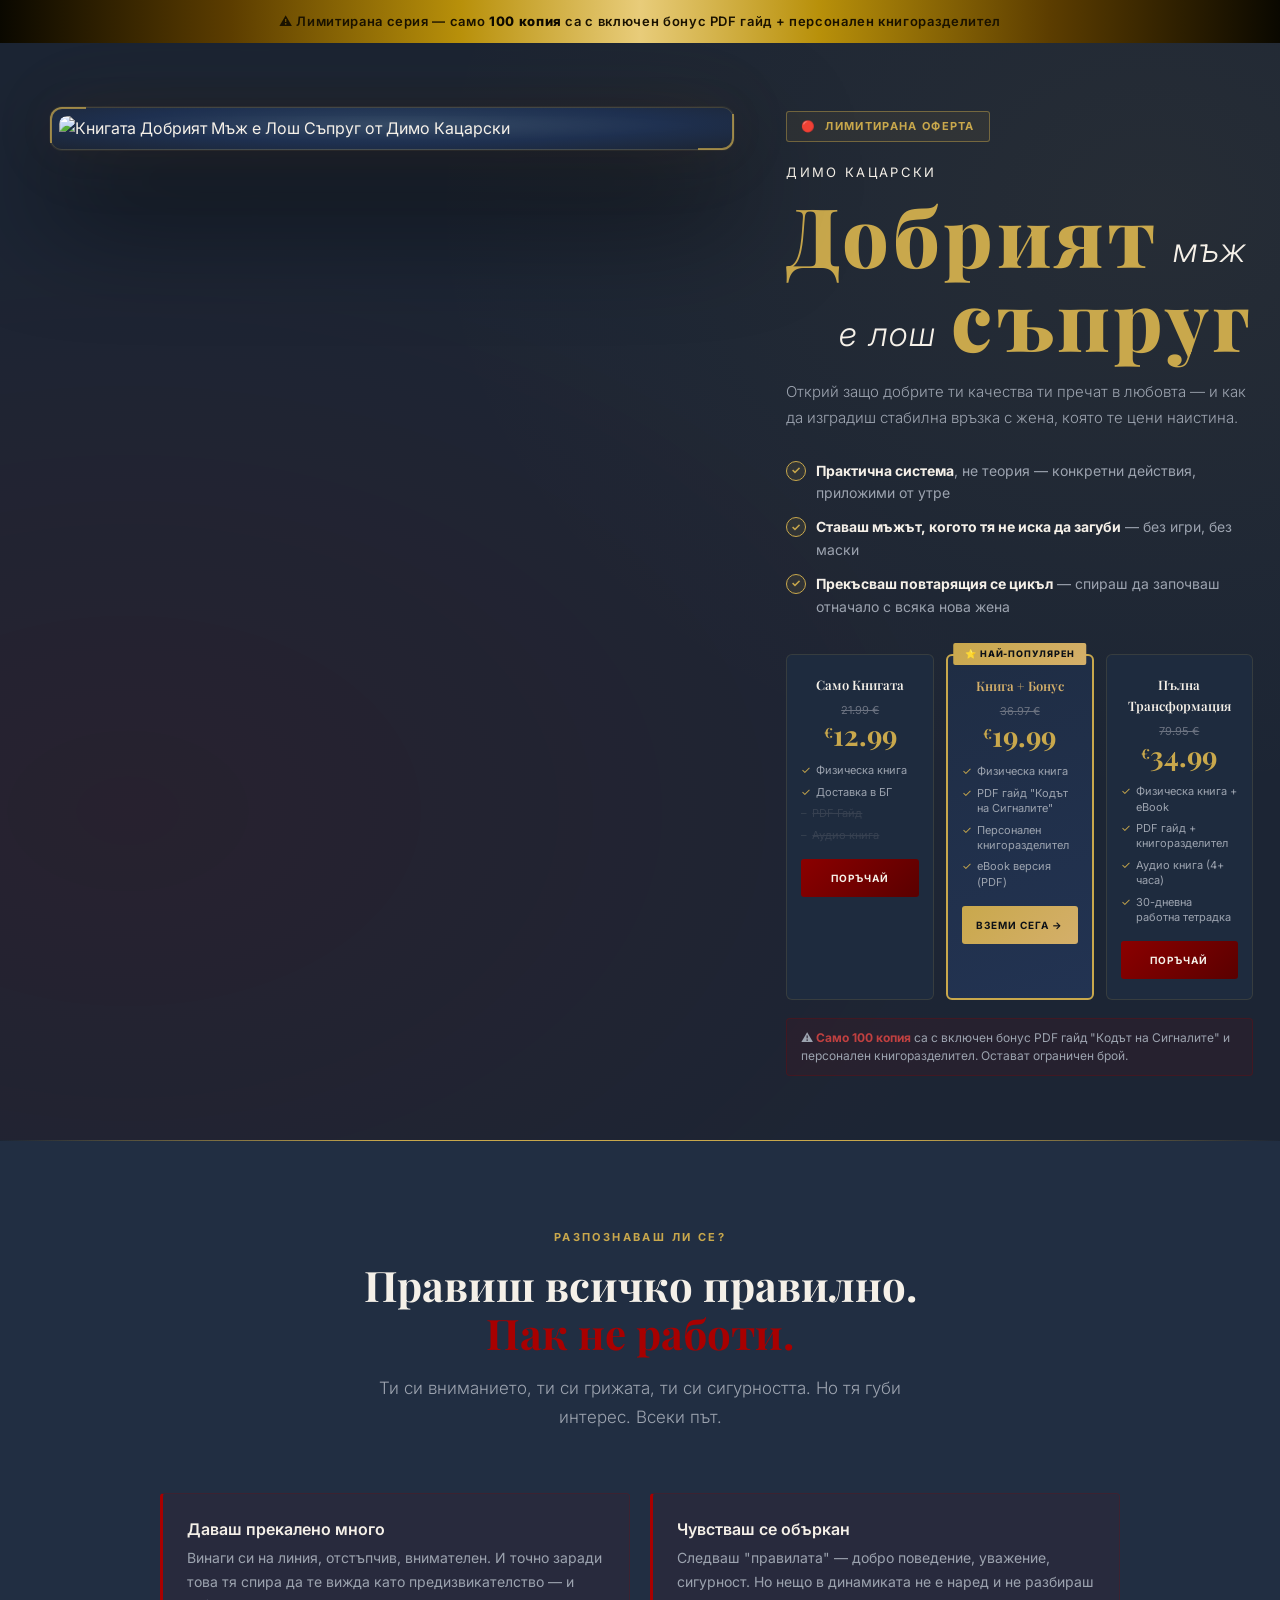
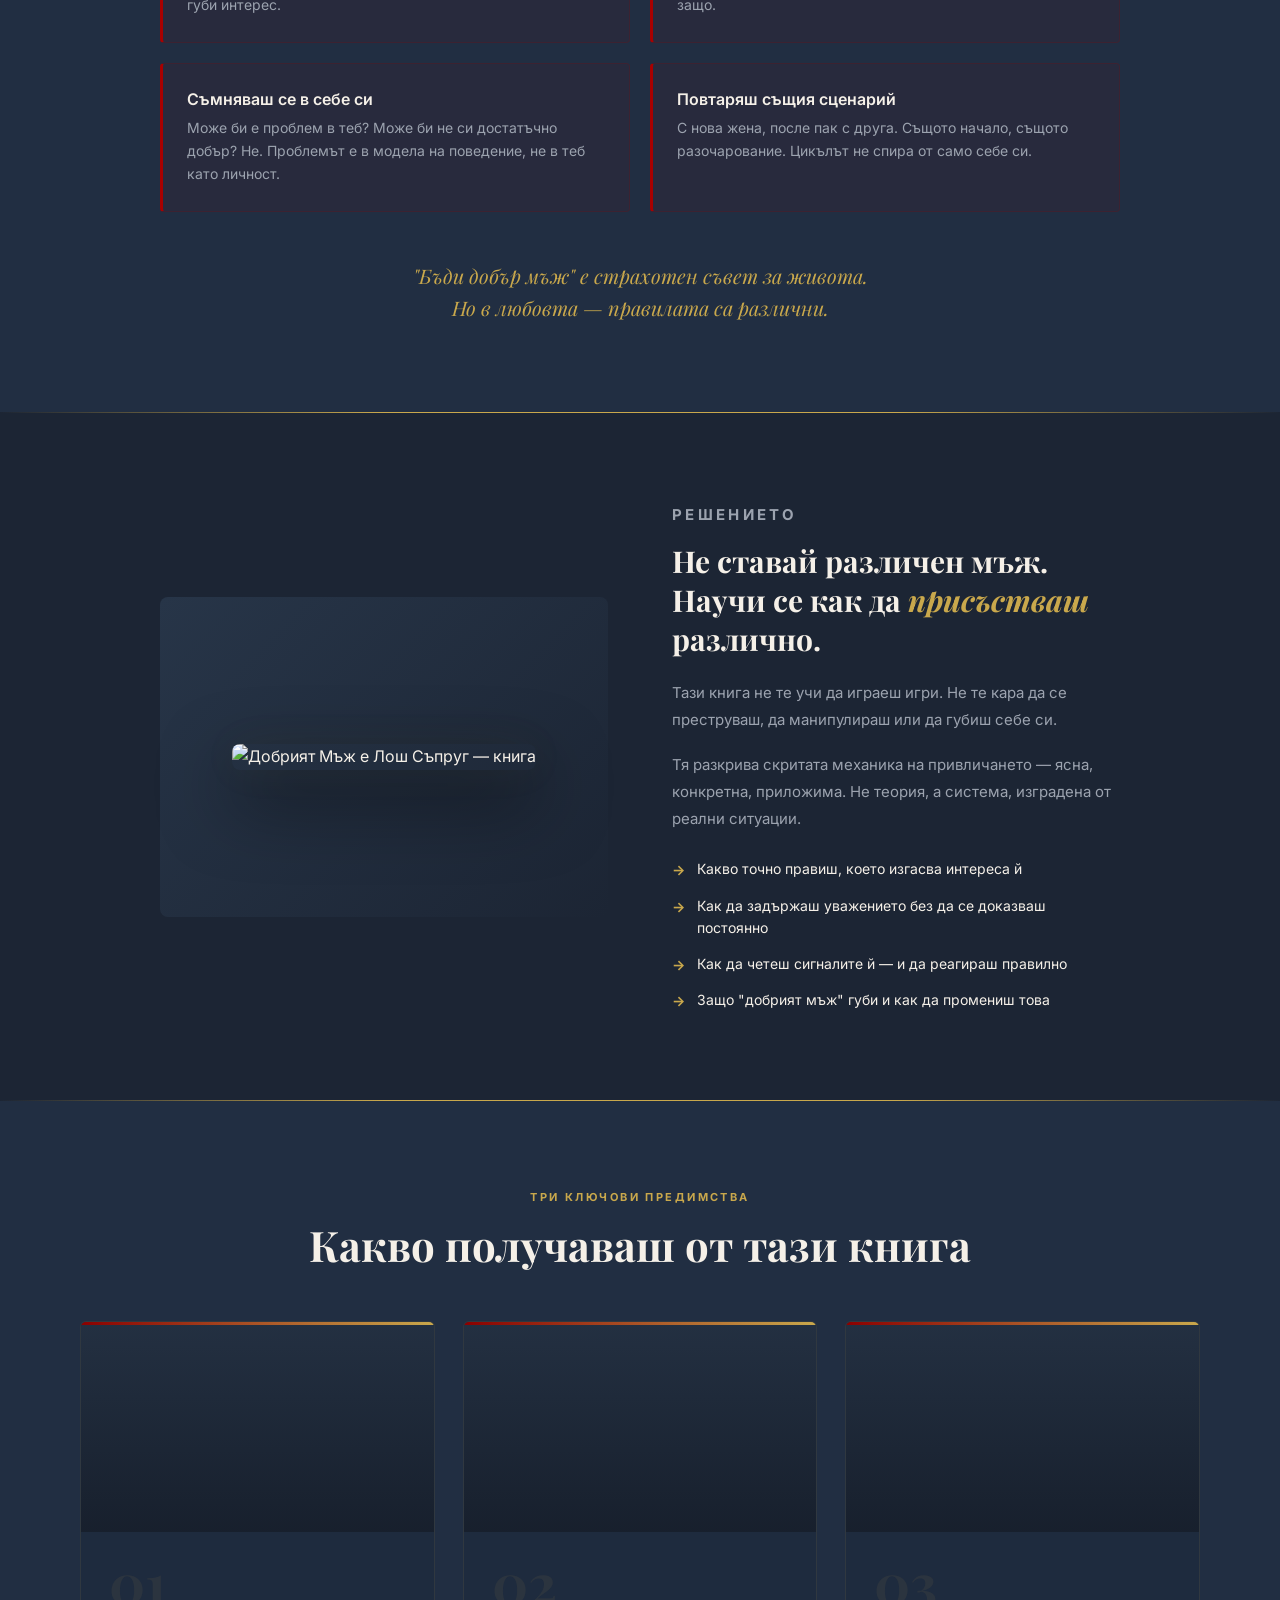
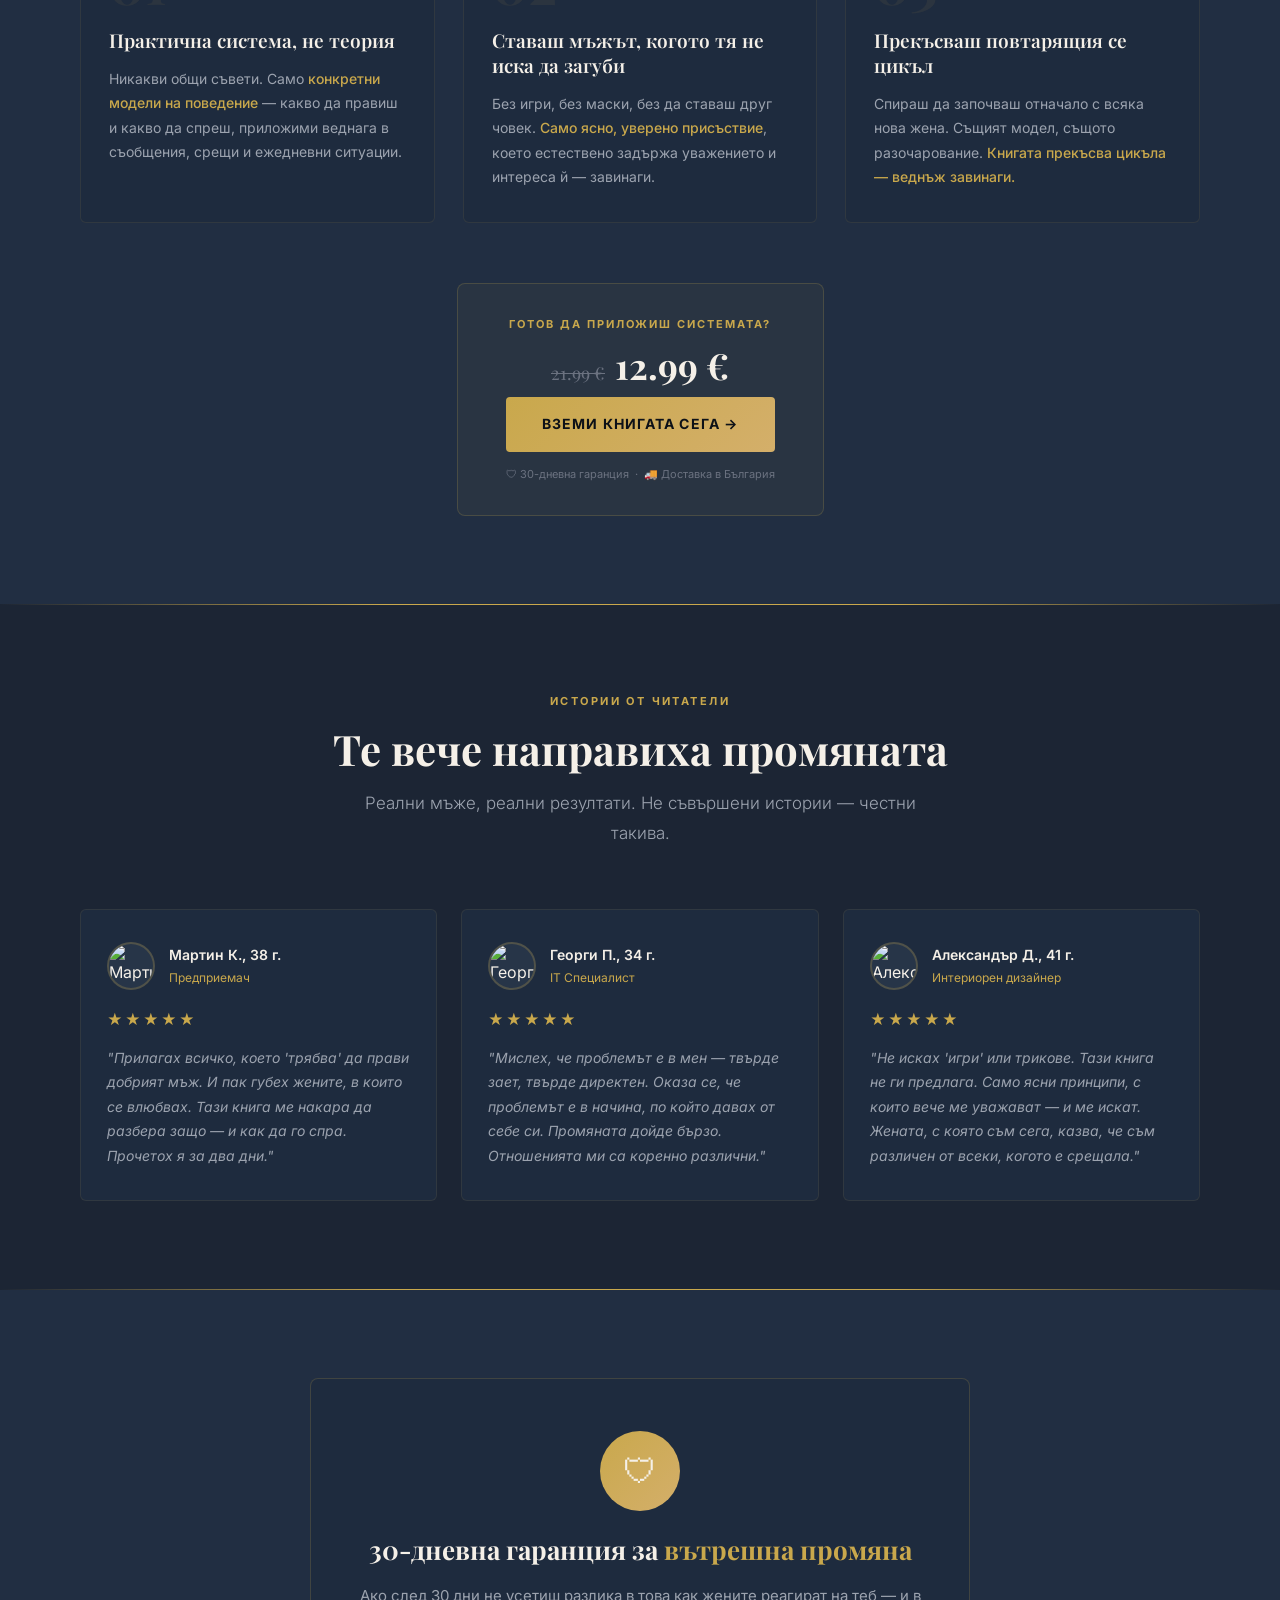
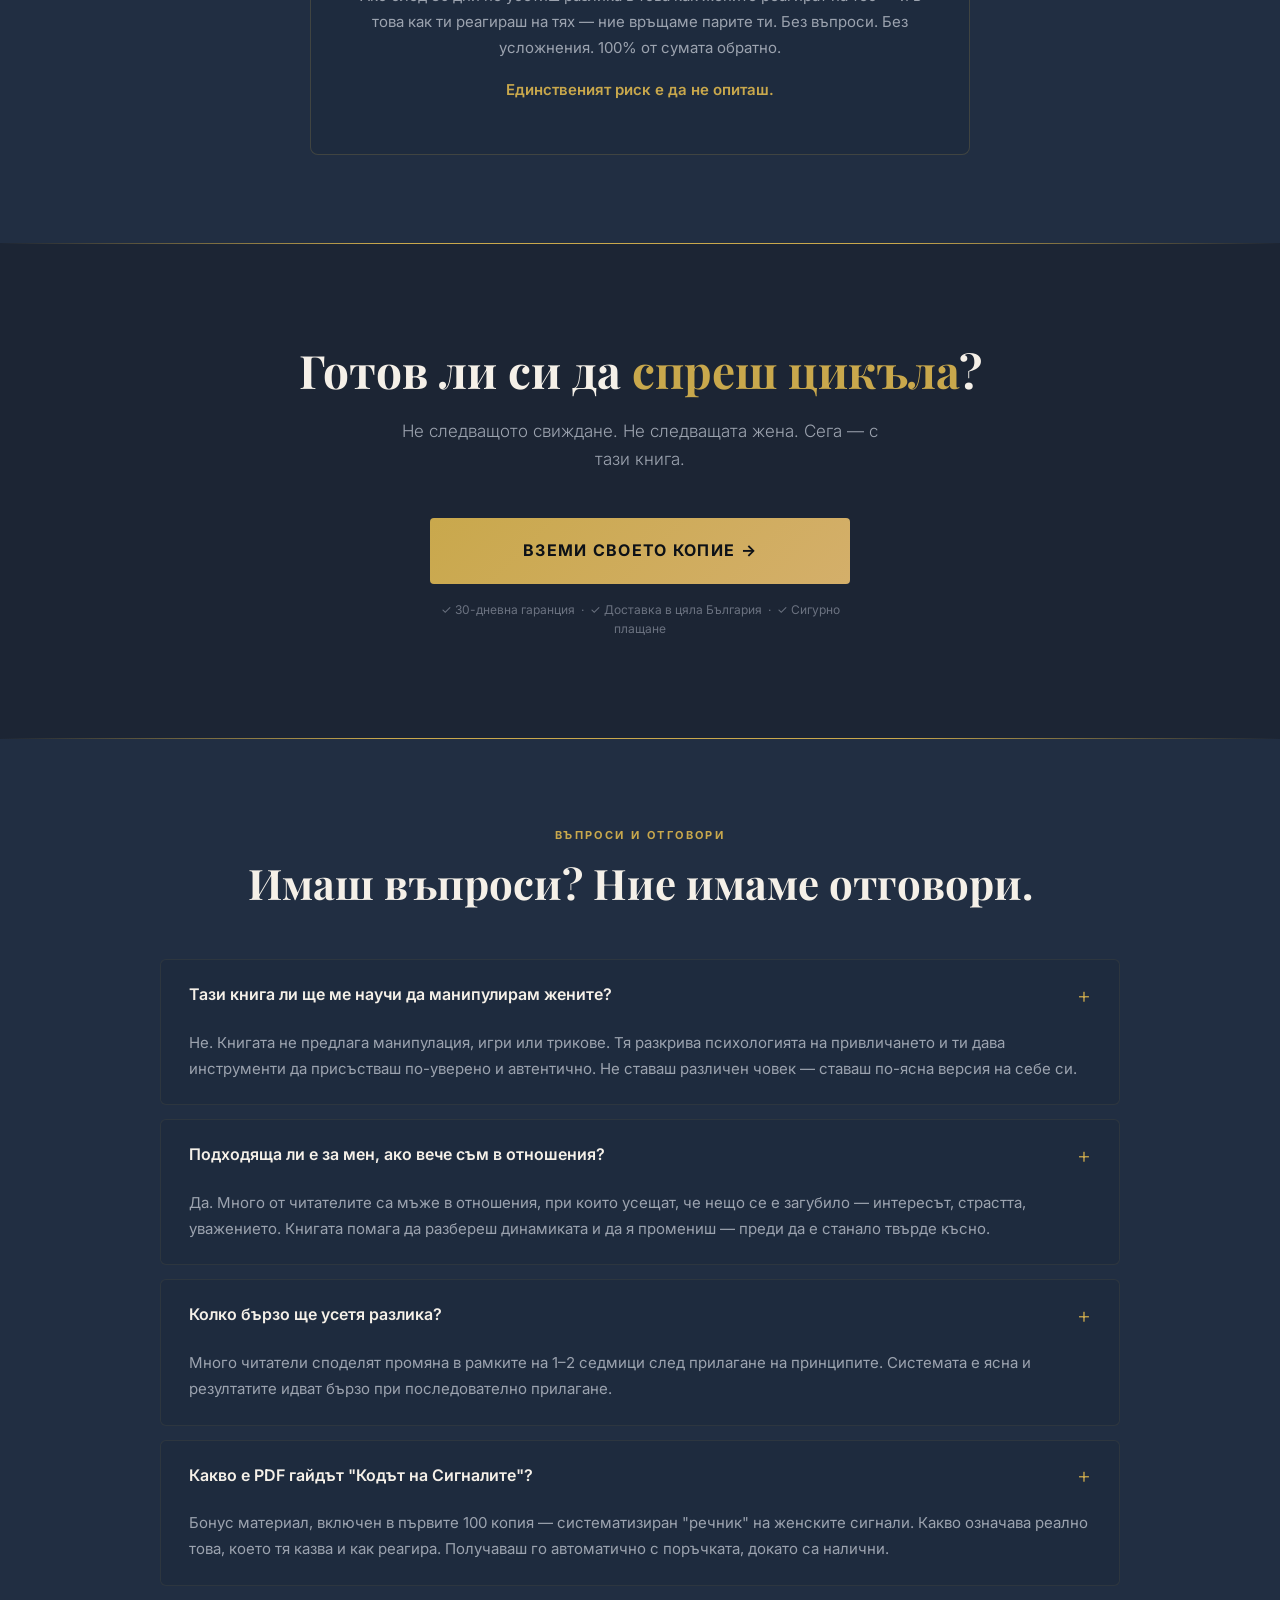
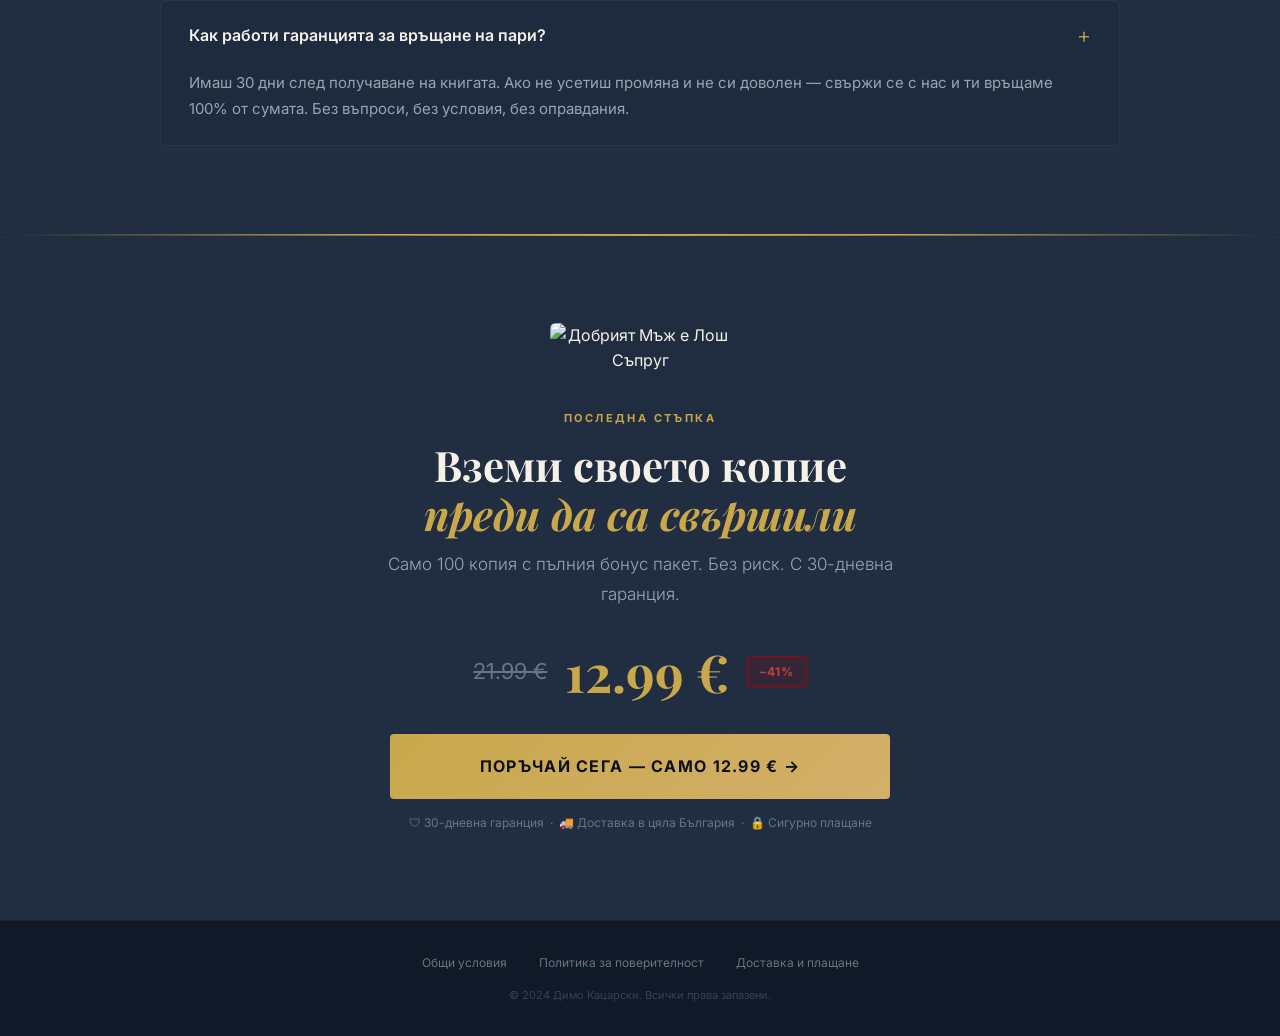
==== book.html @ c070476f "Prevent 'е лош' from wrapping — add white-space: nowrap to .t-white-sm" ====
<!DOCTYPE html>
<html lang="bg">
<head>
  <meta charset="UTF-8" !important>
  <meta name="viewport" content="width=device-width, initial-scale=1.0">
  <title>Добрият Мъж е Лош Съпруг – Димо Кацарски | Официална страница</title>
  <link href="https://fonts.googleapis.com/css2?family=Playfair+Display:ital,wght@0,400;0,600;0,700;0,800;1,400;1,700&family=Inter:wght@300;400;500;600;700&display=swap" rel="stylesheet">
  <style>
    *, *::before, *::after {
      box-sizing: border-box !important;
      margin: 0 !important;
      padding: 0 !important;
    }

    :root {
      --navy: #1c2534 !important;
      --navy-l: #212e42 !important;
      --navy-m: #273548 !important;
      --burg: #8B0000 !important;
      --burg-l: #A80000 !important;
      --gold: #C9A84C !important;
      --gold-l: #D4AF6A !important;
      --white: #F5F0E8 !important;
      --muted: #9CA3AF !important;
      --dim: #6B7280 !important;
      --card: #1e2b3e !important;
    }

    html { scroll-behavior: smooth !important; }

    body {
      background-color: #1c2534 !important;
      color: #F5F0E8 !important;
      font-family: 'Inter', system-ui, -apple-system, sans-serif !important;
      line-height: 1.6 !important;
      -webkit-font-smoothing: antialiased !important;
    }

    h1, h2, h3, h4 {
      font-family: 'Playfair Display', Georgia, 'Times New Roman', serif !important;
      line-height: 1.15 !important;
    }

    img { max-width: 100% !important; height: auto !important; display: block !important; }

    a { color: inherit !important; text-decoration: none !important; }

    /* ── ANNOUNCEMENT BAR ── */
    .ann-bar {
      background: linear-gradient(90deg, #0a0800 0%, #5C3D00 18%, #B8900A 36%, #E8CC7A 50%, #B8900A 64%, #5C3D00 82%, #0a0800 100%) !important;
      padding: 11px 20px !important;
      text-align: center !important;
      font-size: 13px !important;
      font-weight: 600 !important;
      color: #1a1200 !important;
      letter-spacing: 0.05em !important;
    }
    .ann-bar strong { color: #0d0900 !important; font-weight: 800 !important; }

    /* ── DIVIDER ── */
    .divider {
      display: block !important;
      width: 100% !important;
      height: 1px !important;
      background: linear-gradient(90deg, transparent, #C9A84C 30%, #C9A84C 70%, transparent) !important;
    }

    /* ── HERO ── */
    .hero {
      background-color: #1c2534 !important;
      padding: 64px 24px !important;
      position: relative !important;
      overflow: hidden !important;
    }
    .hero::before {
      content: '' !important;
      position: absolute !important;
      inset: 0 !important;
      background:
        radial-gradient(ellipse at 10% 70%, rgba(139,0,0,0.10) 0%, transparent 55%),
        radial-gradient(ellipse at 90% 15%, rgba(201,168,76,0.06) 0%, transparent 45%) !important;
      pointer-events: none !important;
      z-index: 0 !important;
    }

    .hero-wrap {
      max-width: 1180px !important;
      margin: 0 auto !important;
      display: flex !important;
      gap: 52px !important;
      align-items: flex-start !important;
      position: relative !important;
      z-index: 2 !important;
    }

    /* left 58% */
    .hero-img-col {
      flex: 0 0 58% !important;
    }

    /* Outer stage — holds glow + corner accents */
    .hero-img-stage {
      position: relative !important;
      display: block !important;
      padding: 8px !important;
      background: radial-gradient(ellipse at 50% 38%, #2e4460 0%, #1e3050 55%, #1c2534 100%) !important;
      border-radius: 12px !important;
      border: 1px solid rgba(201,168,76,0.22) !important;
      box-shadow:
        0 0 0 1px rgba(201,168,76,0.08),
        0 52px 120px rgba(0,0,0,0.88),
        0 0 80px rgba(201,168,76,0.09),
        0 0 40px rgba(139,0,0,0.06) !important;
    }

    /* Top-left gold corner */
    .hero-img-stage::before {
      content: '' !important;
      position: absolute !important;
      top: -1px !important;
      left: -1px !important;
      width: 36px !important;
      height: 36px !important;
      border-top: 2px solid rgba(201,168,76,0.70) !important;
      border-left: 2px solid rgba(201,168,76,0.70) !important;
      border-radius: 12px 0 0 0 !important;
      pointer-events: none !important;
      z-index: 5 !important;
    }
    /* Bottom-right gold corner */
    .hero-img-stage::after {
      content: '' !important;
      position: absolute !important;
      bottom: -1px !important;
      right: -1px !important;
      width: 36px !important;
      height: 36px !important;
      border-bottom: 2px solid rgba(201,168,76,0.70) !important;
      border-right: 2px solid rgba(201,168,76,0.70) !important;
      border-radius: 0 0 12px 0 !important;
      pointer-events: none !important;
      z-index: 5 !important;
    }

    .hero-img-box {
      border-radius: 8px !important;
      overflow: hidden !important;
      position: relative !important;
    }

    /* Subtle centre spotlight over the image */
    .hero-img-box::after {
      content: '' !important;
      position: absolute !important;
      inset: 0 !important;
      background: radial-gradient(ellipse at 50% 40%, rgba(255,255,255,0.04) 0%, transparent 68%) !important;
      pointer-events: none !important;
      z-index: 1 !important;
    }

    .hero-img-box img {
      width: 100% !important;
      display: block !important;
      border-radius: 8px !important;
      position: relative !important;
      z-index: 0 !important;
    }

    /* right 42% */
    .hero-cnt-col {
      flex: 1 !important;
      padding-top: 4px !important;
    }

    .badge-limited {
      display: inline-flex !important;
      align-items: center !important;
      gap: 6px !important;
      background: rgba(201,168,76,0.08) !important;
      border: 1px solid rgba(201,168,76,0.45) !important;
      color: #C9A84C !important;
      font-size: 11px !important;
      font-weight: 700 !important;
      letter-spacing: 0.12em !important;
      text-transform: uppercase !important;
      padding: 6px 14px !important;
      border-radius: 3px !important;
      margin-bottom: 20px !important;
    }

    .hero-author {
      font-size: 13px !important;
      color: #F5F0E8 !important;
      letter-spacing: 0.18em !important;
      text-transform: uppercase !important;
      margin-bottom: 10px !important;
    }

    .hero-title {
      margin-bottom: 20px !important;
      background: transparent !important;
      background-color: transparent !important;
      display: flex !important;
      flex-direction: column !important;
      gap: 2px !important;
    }
    .title-row {
      display: flex !important;
      align-items: baseline !important;
      gap: 14px !important;
      background: transparent !important;
      background-color: transparent !important;
    }
    .title-row-2 {
      padding-left: 2.2em !important;
    }
    .t-gold-lg {
      font-family: 'Playfair Display', Georgia, serif !important;
      font-size: clamp(46px, 6.5vw, 82px) !important;
      font-weight: 800 !important;
      color: #C9A84C !important;
      letter-spacing: 0.04em !important;
      line-height: 1.0 !important;
      background: transparent !important;
      background-color: transparent !important;
    }
    .t-white-sm {
      font-family: 'Inter', system-ui, sans-serif !important;
      font-size: clamp(20px, 2.8vw, 34px) !important;
      font-weight: 300 !important;
      color: #F5F0E8 !important;
      font-style: italic !important;
      letter-spacing: 0.06em !important;
      line-height: 1.0 !important;
      background: transparent !important;
      background-color: transparent !important;
      align-self: flex-end !important;
      margin-bottom: 8px !important;
      white-space: nowrap !important;
    }

    .hero-sub {
      font-size: 15px !important;
      color: #9CA3AF !important;
      line-height: 1.75 !important;
      margin-bottom: 28px !important;
      font-weight: 300 !important;
    }

    .hero-checks {
      list-style: none !important;
      margin-bottom: 36px !important;
      display: flex !important;
      flex-direction: column !important;
      gap: 12px !important;
    }
    .hero-checks li {
      display: flex !important;
      align-items: flex-start !important;
      gap: 10px !important;
      font-size: 14px !important;
      color: #9CA3AF !important;
    }
    .chk-icon {
      flex-shrink: 0 !important;
      width: 20px !important;
      height: 20px !important;
      border-radius: 50% !important;
      border: 1px solid #C9A84C !important;
      background: rgba(201,168,76,0.10) !important;
      display: flex !important;
      align-items: center !important;
      justify-content: center !important;
      margin-top: 1px !important;
      color: #C9A84C !important;
      font-size: 11px !important;
      font-weight: 700 !important;
    }
    .hero-checks li strong { color: #F5F0E8 !important; }

    /* ── PACKAGES ── */
    .pkgs {
      display: grid !important;
      grid-template-columns: repeat(3, 1fr) !important;
      gap: 12px !important;
      margin-bottom: 18px !important;
    }

    .pkg {
      background: #1e2b3e !important;
      border: 1px solid rgba(201,168,76,0.14) !important;
      border-radius: 6px !important;
      padding: 20px 14px !important;
      position: relative !important;
      transition: border-color 0.25s, transform 0.25s !important;
    }
    .pkg:hover {
      border-color: rgba(201,168,76,0.40) !important;
      transform: translateY(-2px) !important;
    }
    .pkg.pop {
      border: 2px solid #C9A84C !important;
      background: linear-gradient(160deg, #1f2d44, #223352) !important;
    }
    .pop-tag {
      position: absolute !important;
      top: -13px !important;
      left: 50% !important;
      transform: translateX(-50%) !important;
      background: linear-gradient(135deg, #C9A84C, #D4AF6A) !important;
      color: #0d1117 !important;
      font-size: 9px !important;
      font-weight: 800 !important;
      letter-spacing: 0.10em !important;
      text-transform: uppercase !important;
      padding: 4px 12px !important;
      border-radius: 2px !important;
      white-space: nowrap !important;
    }

    .pkg-name {
      font-family: 'Playfair Display', serif !important;
      font-size: 13px !important;
      font-weight: 600 !important;
      color: #F5F0E8 !important;
      text-align: center !important;
      margin-bottom: 6px !important;
    }
    .pkg.pop .pkg-name { color: #D4AF6A !important; }

    .pkg-old {
      font-size: 11px !important;
      color: #6B7280 !important;
      text-decoration: line-through !important;
      text-align: center !important;
      margin-bottom: 2px !important;
    }
    .pkg-price {
      font-family: 'Playfair Display', serif !important;
      font-size: 28px !important;
      font-weight: 700 !important;
      color: #C9A84C !important;
      text-align: center !important;
      line-height: 1 !important;
      margin-bottom: 14px !important;
    }
    .pkg-price sup {
      font-size: 14px !important;
      vertical-align: top !important;
      margin-top: 5px !important;
      display: inline-block !important;
    }

    .pkg-feats {
      list-style: none !important;
      margin-bottom: 16px !important;
      display: flex !important;
      flex-direction: column !important;
      gap: 6px !important;
    }
    .pkg-feats li {
      font-size: 11px !important;
      color: #9CA3AF !important;
      display: flex !important;
      align-items: flex-start !important;
      gap: 5px !important;
      line-height: 1.4 !important;
    }
    .pkg-feats li .y { color: #C9A84C !important; flex-shrink: 0 !important; }
    .pkg-feats li .n { color: #374151 !important; flex-shrink: 0 !important; }
    .pkg-feats li.off { color: #374151 !important; }

    .pkg-btn {
      display: block !important;
      width: 100% !important;
      padding: 11px 10px !important;
      background: linear-gradient(135deg, #8B0000, #5a0000) !important;
      color: #F5F0E8 !important;
      font-family: 'Inter', sans-serif !important;
      font-size: 10px !important;
      font-weight: 700 !important;
      letter-spacing: 0.10em !important;
      text-transform: uppercase !important;
      text-align: center !important;
      border-radius: 3px !important;
      border: none !important;
      cursor: pointer !important;
      transition: all 0.25s !important;
    }
    .pkg-btn:hover { background: linear-gradient(135deg, #A80000, #8B0000) !important; transform: translateY(-1px) !important; }
    .pkg-btn.pop-btn {
      background: linear-gradient(135deg, #C9A84C, #D4AF6A) !important;
      color: #0d1117 !important;
    }
    .pkg-btn.pop-btn:hover { background: linear-gradient(135deg, #D4AF6A, #C9A84C) !important; }

    .urgency {
      background: rgba(139,0,0,0.09) !important;
      border: 1px solid rgba(139,0,0,0.28) !important;
      border-radius: 4px !important;
      padding: 10px 14px !important;
      font-size: 12px !important;
      color: #9CA3AF !important;
      line-height: 1.5 !important;
    }
    .urgency strong { color: #c04040 !important; }

    /* ── SECTION BASE ── */
    .sec {
      padding: 88px 24px !important;
      background-color: #1c2534 !important;
    }
    .sec-alt { background-color: #212e42 !important; }
    .sec-mid { background-color: #182440 !important; }

    .wrap { max-width: 960px !important; margin: 0 auto !important; }
    .wrap-w { max-width: 1120px !important; margin: 0 auto !important; }

    .sec-label {
      font-size: 11px !important;
      font-weight: 700 !important;
      letter-spacing: 0.22em !important;
      text-transform: uppercase !important;
      color: #C9A84C !important;
      text-align: center !important;
      margin-bottom: 14px !important;
    }
    .sec-title {
      font-size: clamp(26px, 3.5vw, 42px) !important;
      font-weight: 700 !important;
      color: #F5F0E8 !important;
      text-align: center !important;
      margin-bottom: 16px !important;
    }
    .sec-sub {
      font-size: 17px !important;
      color: #9CA3AF !important;
      text-align: center !important;
      max-width: 580px !important;
      margin: 0 auto !important;
      margin-bottom: 60px !important;
      line-height: 1.75 !important;
      font-weight: 300 !important;
    }

    /* ── PROBLEM ── */
    .pain-grid {
      display: grid !important;
      grid-template-columns: repeat(2, 1fr) !important;
      gap: 20px !important;
      margin-top: 52px !important;
    }
    .pain-card {
      background: rgba(139,0,0,0.07) !important;
      border: 1px solid rgba(139,0,0,0.20) !important;
      border-left: 3px solid #A80000 !important;
      border-radius: 4px !important;
      padding: 26px 24px !important;
    }
    .pain-card h4 {
      font-size: 16px !important;
      font-weight: 600 !important;
      color: #F5F0E8 !important;
      margin-bottom: 8px !important;
      font-family: 'Inter', sans-serif !important;
    }
    .pain-card p { font-size: 14px !important; color: #9CA3AF !important; line-height: 1.65 !important; }

    .pain-quote {
      margin-top: 48px !important;
      text-align: center !important;
      font-family: 'Playfair Display', serif !important;
      font-style: italic !important;
      font-size: 20px !important;
      color: #C9A84C !important;
      line-height: 1.6 !important;
      padding: 0 32px !important;
    }

    /* ── SOLUTION ── */
    .sol-grid {
      display: grid !important;
      grid-template-columns: 1fr 1fr !important;
      gap: 64px !important;
      align-items: center !important;
    }
    .sol-img img {
      border-radius: 8px !important;
      box-shadow: 0 28px 72px rgba(0,0,0,0.65), 0 0 40px rgba(201,168,76,0.06) !important;
      max-width: 360px !important;
      margin: 0 auto !important;
    }
    .sol-img { background: linear-gradient(135deg, #273548, #1c2534) !important; border-radius: 8px !important; min-height: 320px !important; display: flex !important; align-items: center !important; justify-content: center !important; }
    .sol-cnt { display: flex !important; flex-direction: column !important; gap: 0 !important; }
    .sol-cnt .sec-label { text-align: left !important; margin-bottom: 14px !important; }
    .sol-cnt h3 {
      font-size: clamp(22px, 2.5vw, 30px) !important;
      font-weight: 700 !important;
      color: #F5F0E8 !important;
      margin-bottom: 20px !important;
      line-height: 1.3 !important;
    }
    .sol-cnt h3 em { color: #C9A84C !important; }
    .sol-cnt p {
      font-size: 15px !important;
      color: #9CA3AF !important;
      line-height: 1.8 !important;
      margin-bottom: 18px !important;
    }
    .sol-list {
      list-style: none !important;
      display: flex !important;
      flex-direction: column !important;
      gap: 13px !important;
      margin-top: 8px !important;
    }
    .sol-list li {
      display: flex !important;
      align-items: flex-start !important;
      gap: 12px !important;
      font-size: 14px !important;
      color: #F5F0E8 !important;
    }
    .sol-list li .arr { color: #C9A84C !important; flex-shrink: 0 !important; font-weight: 700 !important; margin-top: 1px !important; }

    /* ── BENEFITS ── */
    .ben-grid {
      display: grid !important;
      grid-template-columns: repeat(3, 1fr) !important;
      gap: 28px !important;
      margin-top: 52px !important;
    }
    .ben-card {
      background: #1e2b3e !important;
      border: 1px solid rgba(201,168,76,0.10) !important;
      border-radius: 6px !important;
      padding: 0 !important;
      position: relative !important;
      overflow: hidden !important;
    }
    .ben-card::before {
      content: '' !important;
      position: absolute !important;
      top: 0 !important; left: 0 !important; right: 0 !important;
      height: 3px !important;
      background: linear-gradient(90deg, #8B0000, #C9A84C) !important;
      z-index: 3 !important;
    }
    .ben-card-img {
      width: 100% !important;
      height: 210px !important;
      overflow: hidden !important;
      position: relative !important;
      background-color: #273548 !important;
      background-size: cover !important;
      background-position: center center !important;
      background-repeat: no-repeat !important;
    }
    /* keep the dark overlay */
    .ben-card-img::after {
      content: '' !important;
      position: absolute !important;
      inset: 0 !important;
      background: linear-gradient(to bottom, rgba(20,27,39,0.20) 0%, rgba(20,27,39,0.82) 100%) !important;
      pointer-events: none !important;
      z-index: 1 !important;
    }
    .ben-card-body {
      padding: 22px 28px 32px !important;
    }
    .ben-num {
      font-family: 'Playfair Display', serif !important;
      font-size: 56px !important;
      font-weight: 700 !important;
      color: rgba(201,168,76,0.08) !important;
      line-height: 1 !important;
      margin-bottom: 18px !important;
    }
    .ben-title {
      font-size: 19px !important;
      font-weight: 600 !important;
      color: #F5F0E8 !important;
      margin-bottom: 14px !important;
      line-height: 1.3 !important;
    }
    .ben-text { font-size: 14px !important; color: #9CA3AF !important; line-height: 1.75 !important; }
    .ben-text em { color: #C9A84C !important; font-style: normal !important; font-weight: 500 !important; }

    /* ── TESTIMONIALS ── */
    .test-grid {
      display: grid !important;
      grid-template-columns: repeat(3, 1fr) !important;
      gap: 24px !important;
      margin-top: 52px !important;
    }
    .test-card {
      background: #1e2b3e !important;
      border: 1px solid rgba(201,168,76,0.10) !important;
      border-radius: 6px !important;
      padding: 32px 26px !important;
    }
    .stars { color: #C9A84C !important; font-size: 15px !important; letter-spacing: 2px !important; margin-bottom: 14px !important; }
    .test-q {
      font-size: 14px !important;
      color: #9CA3AF !important;
      line-height: 1.75 !important;
      font-style: italic !important;
      margin-bottom: 0 !important;
    }
    .test-auth {
      display: flex !important;
      align-items: center !important;
      gap: 14px !important;
      margin-bottom: 18px !important;
    }
    .test-auth img {
      width: 48px !important;
      height: 48px !important;
      border-radius: 50% !important;
      object-fit: cover !important;
      border: 2px solid rgba(201,168,76,0.25) !important;
      background: #273548 !important;
    }
    .test-name { font-size: 14px !important; font-weight: 600 !important; color: #F5F0E8 !important; margin-bottom: 2px !important; }
    .test-role { font-size: 12px !important; color: #C9A84C !important; }

    /* ── MID-PAGE CTA (benefits section) ── */
    .mid-cta {
      margin-top: 60px !important;
      text-align: center !important;
    }
    .mid-cta-inner {
      display: inline-flex !important;
      flex-direction: column !important;
      align-items: center !important;
      gap: 14px !important;
      background: rgba(201,168,76,0.05) !important;
      border: 1px solid rgba(201,168,76,0.20) !important;
      border-radius: 8px !important;
      padding: 32px 48px !important;
    }
    .mid-cta-eyebrow {
      font-size: 11px !important;
      font-weight: 700 !important;
      letter-spacing: 0.18em !important;
      text-transform: uppercase !important;
      color: #C9A84C !important;
    }
    .mid-cta-price {
      font-family: 'Playfair Display', serif !important;
      font-size: 36px !important;
      font-weight: 700 !important;
      color: #F5F0E8 !important;
      line-height: 1 !important;
    }
    .mid-cta-price s {
      font-size: 18px !important;
      color: #6B7280 !important;
      margin-right: 10px !important;
      font-weight: 400 !important;
    }
    .mid-cta a.btn-gold {
      max-width: 340px !important;
      font-size: 14px !important;
      padding: 16px 32px !important;
    }
    .mid-cta-note {
      font-size: 11px !important;
      color: #6B7280 !important;
    }
    @media (max-width: 600px) {
      .mid-cta-inner { padding: 24px 20px !important; width: 100% !important; }
      .mid-cta a.btn-gold { max-width: 100% !important; }
    }

    /* ── GUARANTEE ── */
    .guar-box {
      max-width: 660px !important;
      margin: 0 auto !important;
      background: #1e2b3e !important;
      border: 1px solid rgba(201,168,76,0.20) !important;
      border-radius: 8px !important;
      padding: 52px 48px !important;
      text-align: center !important;
    }
    .guar-icon {
      width: 80px !important;
      height: 80px !important;
      background: linear-gradient(135deg, #C9A84C, #D4AF6A) !important;
      border-radius: 50% !important;
      display: flex !important;
      align-items: center !important;
      justify-content: center !important;
      margin: 0 auto !important;
      margin-bottom: 24px !important;
      font-size: 34px !important;
      line-height: 1 !important;
    }
    .guar-title {
      font-size: 26px !important;
      font-weight: 700 !important;
      color: #F5F0E8 !important;
      margin-bottom: 18px !important;
    }
    .guar-title span { color: #C9A84C !important; }
    .guar-text { font-size: 15px !important; color: #9CA3AF !important; line-height: 1.75 !important; }
    .guar-cta { margin-top: 16px !important; color: #C9A84C !important; font-weight: 600 !important; font-size: 15px !important; }

    /* ── CTA BAND ── */
    .cta-band {
      background-image: url('https://content.app-sources.com/s/060969136638313651/uploads/%D0%98%D0%B7%D0%BE%D0%B1%D1%80%D0%B0%D0%B6%D0%B5%D0%BD%D0%B8%D1%8F/Fon_na_sajt-9457059.png') !important;
      background-size: cover !important;
      background-position: center center !important;
      background-color: #1c2534 !important;
      padding: 100px 24px !important;
      text-align: center !important;
      position: relative !important;
      overflow: hidden !important;
    }
    .cta-band::before {
      content: '' !important;
      position: absolute !important;
      inset: 0 !important;
      background:
        rgba(10,14,20,0.76),
        radial-gradient(ellipse at center, rgba(139,0,0,0.18) 0%, transparent 65%) !important;
      pointer-events: none !important;
    }
    .cta-title {
      font-size: clamp(28px, 4vw, 46px) !important;
      font-weight: 700 !important;
      color: #F5F0E8 !important;
      margin-bottom: 20px !important;
      position: relative !important;
      z-index: 2 !important;
    }
    .cta-title span { color: #C9A84C !important; }
    .cta-sub {
      font-size: 17px !important;
      color: #9CA3AF !important;
      max-width: 500px !important;
      margin: 0 auto !important;
      margin-bottom: 44px !important;
      font-weight: 300 !important;
      line-height: 1.7 !important;
      position: relative !important;
      z-index: 2 !important;
    }
    .cta-btn-wrap {
      max-width: 420px !important;
      margin: 0 auto !important;
      position: relative !important;
      z-index: 2 !important;
    }
    .btn-gold {
      display: block !important;
      width: 100% !important;
      padding: 20px 32px !important;
      background: linear-gradient(135deg, #C9A84C, #D4AF6A) !important;
      color: #0d1117 !important;
      font-family: 'Inter', sans-serif !important;
      font-size: 16px !important;
      font-weight: 700 !important;
      letter-spacing: 0.08em !important;
      text-transform: uppercase !important;
      text-align: center !important;
      border-radius: 4px !important;
      border: none !important;
      cursor: pointer !important;
      transition: all 0.3s !important;
    }
    .btn-gold:hover {
      background: linear-gradient(135deg, #D4AF6A, #C9A84C) !important;
      transform: translateY(-2px) !important;
      box-shadow: 0 12px 36px rgba(201,168,76,0.35) !important;
    }
    .cta-micro {
      margin-top: 16px !important;
      font-size: 12px !important;
      color: #6B7280 !important;
      position: relative !important;
      z-index: 2 !important;
    }

    /* ── FAQ ── */
    .faq-list {
      display: flex !important;
      flex-direction: column !important;
      gap: 14px !important;
      margin-top: 52px !important;
    }
    .faq-item {
      background: #1e2b3e !important;
      border: 1px solid rgba(201,168,76,0.09) !important;
      border-radius: 6px !important;
    }
    .faq-q {
      padding: 22px 28px !important;
      font-size: 16px !important;
      font-weight: 600 !important;
      color: #F5F0E8 !important;
      display: flex !important;
      justify-content: space-between !important;
      align-items: center !important;
      gap: 16px !important;
      cursor: default !important;
    }
    .faq-q::after {
      content: '+' !important;
      color: #C9A84C !important;
      font-size: 22px !important;
      flex-shrink: 0 !important;
      line-height: 1 !important;
      font-weight: 300 !important;
    }
    .faq-a {
      padding: 0 28px 22px !important;
      font-size: 15px !important;
      color: #9CA3AF !important;
      line-height: 1.75 !important;
    }

    /* ── FINAL CTA ── */
    .final {
      background-color: #212e42 !important;
      padding: 88px 24px !important;
      text-align: center !important;
      position: relative !important;
    }
    .final::before {
      content: '' !important;
      position: absolute !important;
      top: 0 !important; left: 0 !important; right: 0 !important;
      height: 1px !important;
      background: linear-gradient(90deg, transparent, #C9A84C, transparent) !important;
    }
    .final-book {
      width: 180px !important;
      margin: 0 auto !important;
      margin-bottom: 36px !important;
      filter: drop-shadow(0 24px 48px rgba(0,0,0,0.65)) !important;
    }
    .price-row {
      display: flex !important;
      align-items: center !important;
      justify-content: center !important;
      gap: 18px !important;
      margin-bottom: 36px !important;
      flex-wrap: wrap !important;
    }
    .price-old {
      font-size: 22px !important;
      color: #6B7280 !important;
      text-decoration: line-through !important;
    }
    .price-new {
      font-family: 'Playfair Display', serif !important;
      font-size: 52px !important;
      font-weight: 700 !important;
      color: #C9A84C !important;
      line-height: 1 !important;
    }
    .price-save {
      background: rgba(139,0,0,0.18) !important;
      border: 1px solid #A80000 !important;
      color: #c04040 !important;
      font-size: 12px !important;
      font-weight: 700 !important;
      padding: 5px 12px !important;
      border-radius: 3px !important;
      letter-spacing: 0.05em !important;
    }
    .final-btn-wrap {
      max-width: 500px !important;
      margin: 0 auto !important;
    }
    .final-micro {
      margin-top: 14px !important;
      font-size: 12px !important;
      color: #6B7280 !important;
    }

    /* ── FOOTER ── */
    .footer {
      background: #111928 !important;
      padding: 32px 24px !important;
      text-align: center !important;
      border-top: 1px solid rgba(201,168,76,0.08) !important;
    }
    .footer-links {
      display: flex !important;
      justify-content: center !important;
      gap: 32px !important;
      flex-wrap: wrap !important;
      margin-bottom: 14px !important;
    }
    .footer-links a {
      font-size: 12px !important;
      color: #6B7280 !important;
      transition: color 0.2s !important;
    }
    .footer-links a:hover { color: #C9A84C !important; }
    .footer-copy { font-size: 11px !important; color: #374151 !important; }

    /* ── RESPONSIVE ── */
    @media (max-width: 900px) {
      .hero-wrap { flex-direction: column !important; gap: 28px !important; }
      /* Mobile: headline first, book cover second (partially visible) */
      .hero-cnt-col { order: 1 !important; padding-top: 0 !important; }
      .hero-img-col { order: 2 !important; flex: none !important; width: 100% !important; max-width: 480px !important; margin: 0 auto !important; max-height: 340px !important; overflow: hidden !important; }
      .hero-img-stage { padding: 6px !important; }
      .pkgs { grid-template-columns: 1fr !important; gap: 22px !important; }
      .sol-grid { grid-template-columns: 1fr !important; gap: 44px !important; }
      .ben-grid { grid-template-columns: 1fr !important; }
      .test-grid { grid-template-columns: 1fr !important; }
      .pain-grid { grid-template-columns: 1fr !important; }
      .t-gold-lg { font-size: clamp(42px, 11vw, 62px) !important; }
      .t-white-sm { font-size: clamp(18px, 4.2vw, 28px) !important; }
      .title-row-2 { padding-left: 1.6em !important; }
    }

    @media (max-width: 600px) {
      .hero { padding: 32px 16px !important; }
      .sec { padding: 64px 16px !important; }
      .guar-box { padding: 36px 24px !important; }
      .price-new { font-size: 40px !important; }
      .footer-links { gap: 18px !important; }
      .hero-img-col { max-height: 280px !important; }
      .t-gold-lg { font-size: clamp(38px, 12.5vw, 54px) !important; }
      .t-white-sm { font-size: clamp(16px, 4.8vw, 24px) !important; }
      .title-row-2 { padding-left: 1.2em !important; }
    }
  </style>
</head>
<body>

  <!-- ANNOUNCEMENT BAR -->
  <div class="ann-bar">
    ⚠️ Лимитирана серия — само <strong>100 копия</strong> са с включен бонус PDF гайд + персонален книгоразделител
  </div>

  <!-- ═══════════════════════════════════════
       HERO — Shopify-style split layout
  ════════════════════════════════════════ -->
  <section class="hero">
    <div class="hero-wrap">

      <!-- LEFT: Book image (58%) -->
      <div class="hero-img-col">
        <div class="hero-img-stage">
          <div class="hero-img-box">
            <img src="https://content.app-sources.com/s/060969136638313651/uploads/%D0%98%D0%B7%D0%BE%D0%B1%D1%80%D0%B0%D0%B6%D0%B5%D0%BD%D0%B8%D1%8F/%D0%9A%D0%BE%D1%80%D0%B8%D1%86%D0%B0_%D0%9A%D0%9D%D0%98%D0%93%D0%90-4901583.png"
                 alt="Книгата Добрият Мъж е Лош Съпруг от Димо Кацарски"
                 style="width:100% !important; display:block !important; border-radius:8px !important;">
          </div>
        </div>
      </div>

      <!-- RIGHT: Content (42%) -->
      <div class="hero-cnt-col">

        <div class="badge-limited">🔴&nbsp; Лимитирана оферта</div>

        <p class="hero-author">Димо Кацарски</p>

        <h1 class="hero-title">
          <span class="title-row title-row-1">
            <span class="t-gold-lg">Добрият</span><span class="t-white-sm">мъж</span>
          </span>
          <span class="title-row title-row-2">
            <span class="t-white-sm">е лош</span><span class="t-gold-lg">съпруг</span>
          </span>
        </h1>

        <p class="hero-sub">
          Открий защо добрите ти качества ти пречат в любовта — и как да изградиш стабилна връзка с жена, която те цени наистина.
        </p>

        <ul class="hero-checks">
          <li>
            <span class="chk-icon">✓</span>
            <span><strong>Практична система</strong>, не теория — конкретни действия, приложими от утре</span>
          </li>
          <li>
            <span class="chk-icon">✓</span>
            <span><strong>Ставаш мъжът, когото тя не иска да загуби</strong> — без игри, без маски</span>
          </li>
          <li>
            <span class="chk-icon">✓</span>
            <span><strong>Прекъсваш повтарящия се цикъл</strong> — спираш да започваш отначало с всяка нова жена</span>
          </li>
        </ul>

        <!-- PACKAGES -->
        <div class="pkgs">

          <!-- Basic -->
          <div class="pkg">
            <p class="pkg-name">Само Книгата</p>
            <p class="pkg-old">21.99 €</p>
            <p class="pkg-price"><sup>€</sup>12.99</p>
            <ul class="pkg-feats">
              <li><span class="y">✓</span> Физическа книга</li>
              <li><span class="y">✓</span> Доставка в БГ</li>
              <li class="off"><span class="n">–</span> <s>PDF Гайд</s></li>
              <li class="off"><span class="n">–</span> <s>Аудио книга</s></li>
            </ul>
            <a href="/checkout" class="pkg-btn">Поръчай</a>
          </div>

          <!-- Popular -->
          <div class="pkg pop">
            <div class="pop-tag">⭐ Най-популярен</div>
            <p class="pkg-name">Книга + Бонус</p>
            <p class="pkg-old">36.97 €</p>
            <p class="pkg-price"><sup>€</sup>19.99</p>
            <ul class="pkg-feats">
              <li><span class="y">✓</span> Физическа книга</li>
              <li><span class="y">✓</span> PDF гайд "Кодът на Сигналите"</li>
              <li><span class="y">✓</span> Персонален книгоразделител</li>
              <li><span class="y">✓</span> eBook версия (PDF)</li>
            </ul>
            <a href="/checkout" class="pkg-btn pop-btn">Вземи сега →</a>
          </div>

          <!-- Premium -->
          <div class="pkg">
            <p class="pkg-name">Пълна Трансформация</p>
            <p class="pkg-old">79.95 €</p>
            <p class="pkg-price"><sup>€</sup>34.99</p>
            <ul class="pkg-feats">
              <li><span class="y">✓</span> Физическа книга + eBook</li>
              <li><span class="y">✓</span> PDF гайд + книгоразделител</li>
              <li><span class="y">✓</span> Аудио книга (4+ часа)</li>
              <li><span class="y">✓</span> 30-дневна работна тетрадка</li>
            </ul>
            <a href="/checkout" class="pkg-btn">Поръчай</a>
          </div>

        </div><!-- /pkgs -->

        <div class="urgency">
          ⚠️ <strong>Само 100 копия</strong> са с включен бонус PDF гайд "Кодът на Сигналите" и персонален книгоразделител. Остават ограничен брой.
        </div>

      </div><!-- /hero-cnt-col -->
    </div><!-- /hero-wrap -->
  </section>

  <span class="divider"></span>

  <!-- ═══════════════════════════════════════
       PROBLEM
  ════════════════════════════════════════ -->
  <section class="sec sec-alt">
    <div class="wrap">
      <p class="sec-label">Разпознаваш ли се?</p>
      <h2 class="sec-title">Правиш всичко правилно.<br><span style="color:#A80000 !important;">Пак не работи.</span></h2>
      <p class="sec-sub">Ти си вниманието, ти си грижата, ти си сигурността. Но тя губи интерес. Всеки път.</p>

      <div class="pain-grid">
        <div class="pain-card">
          <h4>Даваш прекалено много</h4>
          <p>Винаги си на линия, отстъпчив, внимателен. И точно заради това тя спира да те вижда като предизвикателство — и губи интерес.</p>
        </div>
        <div class="pain-card">
          <h4>Чувстваш се объркан</h4>
          <p>Следваш "правилата" — добро поведение, уважение, сигурност. Но нещо в динамиката не е наред и не разбираш защо.</p>
        </div>
        <div class="pain-card">
          <h4>Съмняваш се в себе си</h4>
          <p>Може би е проблем в теб? Може би не си достатъчно добър? Не. Проблемът е в модела на поведение, не в теб като личност.</p>
        </div>
        <div class="pain-card">
          <h4>Повтаряш същия сценарий</h4>
          <p>С нова жена, после пак с друга. Същото начало, същото разочарование. Цикълът не спира от само себе си.</p>
        </div>
      </div>

      <p class="pain-quote">
        "Бъди добър мъж" е страхотен съвет за живота.<br>
        Но в любовта — правилата са различни.
      </p>
    </div>
  </section>

  <span class="divider"></span>

  <!-- ═══════════════════════════════════════
       SOLUTION
  ════════════════════════════════════════ -->
  <section class="sec">
    <div class="wrap">
      <div class="sol-grid">

        <div class="sol-img">
          <img src="https://content.app-sources.com/s/060969136638313651/uploads/%D0%98%D0%B7%D0%BE%D0%B1%D1%80%D0%B0%D0%B6%D0%B5%D0%BD%D0%B8%D1%8F/%D0%9A%D0%BE%D1%80%D0%B8%D1%86%D0%B0_%D0%9A%D0%9D%D0%98%D0%93%D0%90-4901583.png"
               alt="Добрият Мъж е Лош Съпруг — книга"
               onerror="this.style.display='none' !important;">
        </div>

        <div class="sol-cnt">
          <p class="sec-label" style="text-align:left !important;">Решението</p>
          <h3>Не ставай различен мъж.<br>Научи се как да <em>присъстваш</em> различно.</h3>
          <p>Тази книга не те учи да играеш игри. Не те кара да се преструваш, да манипулираш или да губиш себе си.</p>
          <p>Тя разкрива скритата механика на привличането — ясна, конкретна, приложима. Не теория, а система, изградена от реални ситуации.</p>
          <ul class="sol-list">
            <li><span class="arr">→</span> Какво точно правиш, което изгасва интереса й</li>
            <li><span class="arr">→</span> Как да задържаш уважението без да се доказваш постоянно</li>
            <li><span class="arr">→</span> Как да четеш сигналите й — и да реагираш правилно</li>
            <li><span class="arr">→</span> Защо "добрият мъж" губи и как да промениш това</li>
          </ul>
        </div>

      </div>
    </div>
  </section>

  <span class="divider"></span>

  <!-- ═══════════════════════════════════════
       3 KEY BENEFITS
  ════════════════════════════════════════ -->
  <section class="sec sec-alt">
    <div class="wrap-w">
      <p class="sec-label">Три ключови предимства</p>
      <h2 class="sec-title">Какво получаваш от тази книга</h2>

      <div class="ben-grid">

        <!-- Card 1: Practical system
             ЗАМЕНИ URL-а по-долу с твоя снимка от content.app-sources.com
             Препоръчителна тема: мъж пише/планира/действа системно -->
        <div class="ben-card">
          <div class="ben-card-img" style="background-image: url('https://content.app-sources.com/s/060969136638313651/uploads/%D0%98%D0%B7%D0%BE%D0%B1%D1%80%D0%B0%D0%B6%D0%B5%D0%BD%D0%B8%D1%8F/alexander-mass-5Nqc_YugFao-unsplash-9460956.jpg') !important; background-position: center center !important;"></div>
          <div class="ben-card-body">
            <div class="ben-num">01</div>
            <h3 class="ben-title">Практична система, не теория</h3>
            <p class="ben-text">Никакви общи съвети. Само <em>конкретни модели на поведение</em> — какво да правиш и какво да спреш, приложими веднага в съобщения, срещи и ежедневни ситуации.</p>
          </div>
        </div>

        <!-- Card 2: Confident man
             ЗАМЕНИ URL-а по-долу с твоя снимка от content.app-sources.com
             Препоръчителна тема: уверен мъж в представителна среда -->
        <div class="ben-card">
          <div class="ben-card-img" style="background-image: url('https://content.app-sources.com/s/060969136638313651/uploads/%D0%98%D0%B7%D0%BE%D0%B1%D1%80%D0%B0%D0%B6%D0%B5%D0%BD%D0%B8%D1%8F/Gemini_Generated_Image_wivq0ewivq0ewivq-9460990.png') !important; background-position: center 15% !important;"></div>
          <div class="ben-card-body">
            <div class="ben-num">02</div>
            <h3 class="ben-title">Ставаш мъжът, когото тя не иска да загуби</h3>
            <p class="ben-text">Без игри, без маски, без да ставаш друг човек. <em>Само ясно, уверено присъствие</em>, което естествено задържа уважението и интереса й — завинаги.</p>
          </div>
        </div>

        <!-- Card 3: Breaking the cycle
             ЗАМЕНИ URL-а по-долу с твоя снимка от content.app-sources.com
             Препоръчителна тема: мъж гледа напред / хоризонт / свобода -->
        <div class="ben-card">
          <div class="ben-card-img" style="background-image: url('https://content.app-sources.com/s/060969136638313651/uploads/%D0%98%D0%B7%D0%BE%D0%B1%D1%80%D0%B0%D0%B6%D0%B5%D0%BD%D0%B8%D1%8F/ronnie-george-hp44F-e6bxs-unsplash-9461004.jpg') !important; background-position: center 20% !important;"></div>
          <div class="ben-card-body">
            <div class="ben-num">03</div>
            <h3 class="ben-title">Прекъсваш повтарящия се цикъл</h3>
            <p class="ben-text">Спираш да започваш отначало с всяка нова жена. Същият модел, същото разочарование. <em>Книгата прекъсва цикъла — веднъж завинаги.</em></p>
          </div>
        </div>

      </div>

      <!-- MID-PAGE CTA — placed after benefits, high purchase intent moment -->
      <div class="mid-cta">
        <div class="mid-cta-inner">
          <p class="mid-cta-eyebrow">Готов да приложиш системата?</p>
          <p class="mid-cta-price"><s>21.99 €</s>12.99 €</p>
          <a href="/checkout" class="btn-gold">Вземи книгата сега →</a>
          <p class="mid-cta-note">🛡 30-дневна гаранция &nbsp;·&nbsp; 🚚 Доставка в България</p>
        </div>
      </div>

    </div>
  </section>

  <span class="divider"></span>

  <!-- ═══════════════════════════════════════
       SOCIAL PROOF
  ════════════════════════════════════════ -->
  <section class="sec">
    <div class="wrap-w">
      <p class="sec-label">Истории от читатели</p>
      <h2 class="sec-title">Те вече направиха промяната</h2>
      <p class="sec-sub">Реални мъже, реални резултати. Не съвършени истории — честни такива.</p>

      <div class="test-grid">

        <div class="test-card">
          <div class="test-auth">
            <img src="https://randomuser.me/api/portraits/men/32.jpg" alt="Мартин К." onerror="this.style.background='#1a2332' !important; this.removeAttribute('src');">
            <div>
              <p class="test-name">Мартин К., 38 г.</p>
              <p class="test-role">Предприемач</p>
            </div>
          </div>
          <div class="stars">★★★★★</div>
          <p class="test-q">"Прилагах всичко, което 'трябва' да прави добрият мъж. И пак губех жените, в които се влюбвах. Тази книга ме накара да разбера защо — и как да го спра. Прочетох я за два дни."</p>
        </div>

        <div class="test-card">
          <div class="test-auth">
            <img src="https://randomuser.me/api/portraits/men/51.jpg" alt="Георги П." onerror="this.style.background='#1a2332' !important; this.removeAttribute('src');">
            <div>
              <p class="test-name">Георги П., 34 г.</p>
              <p class="test-role">IT Специалист</p>
            </div>
          </div>
          <div class="stars">★★★★★</div>
          <p class="test-q">"Мислех, че проблемът е в мен — твърде зает, твърде директен. Оказа се, че проблемът е в начина, по който давах от себе си. Промяната дойде бързо. Отношенията ми са коренно различни."</p>
        </div>

        <div class="test-card">
          <div class="test-auth">
            <img src="https://randomuser.me/api/portraits/men/22.jpg" alt="Александър Д." onerror="this.style.background='#1a2332' !important; this.removeAttribute('src');">
            <div>
              <p class="test-name">Александър Д., 41 г.</p>
              <p class="test-role">Интериорен дизайнер</p>
            </div>
          </div>
          <div class="stars">★★★★★</div>
          <p class="test-q">"Не исках 'игри' или трикове. Тази книга не ги предлага. Само ясни принципи, с които вече ме уважават — и ме искат. Жената, с която съм сега, казва, че съм различен от всеки, когото е срещала."</p>
        </div>

      </div>
    </div>
  </section>

  <span class="divider"></span>

  <!-- ═══════════════════════════════════════
       GUARANTEE
  ════════════════════════════════════════ -->
  <section class="sec sec-alt">
    <div class="wrap">
      <div class="guar-box">
        <div class="guar-icon">🛡</div>
        <h2 class="guar-title">30-дневна гаранция за <span>вътрешна промяна</span></h2>
        <p class="guar-text">Ако след 30 дни не усетиш разлика в това как жените реагират на теб — и в това как ти реагираш на тях — ние връщаме парите ти. Без въпроси. Без усложнения. 100% от сумата обратно.</p>
        <p class="guar-cta">Единственият риск е да не опиташ.</p>
      </div>
    </div>
  </section>

  <span class="divider"></span>

  <!-- ═══════════════════════════════════════
       CTA BAND
  ════════════════════════════════════════ -->
  <section class="cta-band">
    <div class="wrap">
      <h2 class="cta-title">Готов ли си да <span>спреш цикъла</span>?</h2>
      <p class="cta-sub">Не следващото свиждане. Не следващата жена. Сега — с тази книга.</p>
      <div class="cta-btn-wrap">
        <a href="/checkout" class="btn-gold">Вземи своето копие →</a>
        <p class="cta-micro">✓ 30-дневна гаранция &nbsp;·&nbsp; ✓ Доставка в цяла България &nbsp;·&nbsp; ✓ Сигурно плащане</p>
      </div>
    </div>
  </section>

  <span class="divider"></span>

  <!-- ═══════════════════════════════════════
       FAQ
  ════════════════════════════════════════ -->
  <section class="sec sec-alt">
    <div class="wrap">
      <p class="sec-label">Въпроси и отговори</p>
      <h2 class="sec-title">Имаш въпроси? Ние имаме отговори.</h2>

      <div class="faq-list">

        <div class="faq-item">
          <div class="faq-q">Тази книга ли ще ме научи да манипулирам жените?</div>
          <div class="faq-a">Не. Книгата не предлага манипулация, игри или трикове. Тя разкрива психологията на привличането и ти дава инструменти да присъстваш по-уверено и автентично. Не ставаш различен човек — ставаш по-ясна версия на себе си.</div>
        </div>

        <div class="faq-item">
          <div class="faq-q">Подходяща ли е за мен, ако вече съм в отношения?</div>
          <div class="faq-a">Да. Много от читателите са мъже в отношения, при които усещат, че нещо се е загубило — интересът, страстта, уважението. Книгата помага да разбереш динамиката и да я промениш — преди да е станало твърде късно.</div>
        </div>

        <div class="faq-item">
          <div class="faq-q">Колко бързо ще усетя разлика?</div>
          <div class="faq-a">Много читатели споделят промяна в рамките на 1–2 седмици след прилагане на принципите. Системата е ясна и резултатите идват бързо при последователно прилагане.</div>
        </div>

        <div class="faq-item">
          <div class="faq-q">Какво е PDF гайдът "Кодът на Сигналите"?</div>
          <div class="faq-a">Бонус материал, включен в първите 100 копия — систематизиран "речник" на женските сигнали. Какво означава реално това, което тя казва и как реагира. Получаваш го автоматично с поръчката, докато са налични.</div>
        </div>

        <div class="faq-item">
          <div class="faq-q">Как работи гаранцията за връщане на пари?</div>
          <div class="faq-a">Имаш 30 дни след получаване на книгата. Ако не усетиш промяна и не си доволен — свържи се с нас и ти връщаме 100% от сумата. Без въпроси, без условия, без оправдания.</div>
        </div>

      </div>
    </div>
  </section>

  <span class="divider"></span>

  <!-- ═══════════════════════════════════════
       FINAL CTA
  ════════════════════════════════════════ -->
  <section class="final">
    <div class="wrap">

      <div class="final-book">
        <img src="https://content.app-sources.com/s/060969136638313651/uploads/%D0%98%D0%B7%D0%BE%D0%B1%D1%80%D0%B0%D0%B6%D0%B5%D0%BD%D0%B8%D1%8F/%D0%9A%D0%BE%D1%80%D0%B8%D1%86%D0%B0_%D0%9A%D0%9D%D0%98%D0%93%D0%90-4901583.png"
             alt="Добрият Мъж е Лош Съпруг"
             style="width:100% !important; border-radius:6px !important;"
             onerror="this.style.display='none' !important;">
      </div>

      <p class="sec-label">Последна стъпка</p>
      <h2 class="sec-title" style="margin-bottom:12px !important;">
        Вземи своето копие<br>
        <span style="color:#C9A84C !important; font-style:italic !important;">преди да са свършили</span>
      </h2>
      <p class="sec-sub" style="margin-bottom:36px !important;">
        Само 100 копия с пълния бонус пакет. Без риск. С 30-дневна гаранция.
      </p>

      <div class="price-row">
        <span class="price-old">21.99 €</span>
        <span class="price-new">12.99 €</span>
        <span class="price-save">–41%</span>
      </div>

      <div class="final-btn-wrap">
        <a href="/checkout" class="btn-gold">Поръчай сега — само 12.99 € →</a>
        <p class="final-micro">🛡 30-дневна гаранция &nbsp;·&nbsp; 🚚 Доставка в цяла България &nbsp;·&nbsp; 🔒 Сигурно плащане</p>
      </div>

    </div>
  </section>

  <!-- ═══════════════════════════════════════
       FOOTER
  ════════════════════════════════════════ -->
  <footer class="footer">
    <div class="footer-links">
      <a href="https://ami-inspiration.com/obschi-usloviya">Общи условия</a>
      <a href="https://ami-inspiration.com/politika-za-poveritelnost">Политика за поверителност</a>
      <a href="https://ami-inspiration.com/dostavka-i-plaschane">Доставка и плащане</a>
    </div>
    <p class="footer-copy">© 2024 Димо Кацарски. Всички права запазени.</p>
  </footer>

</body>
</html>
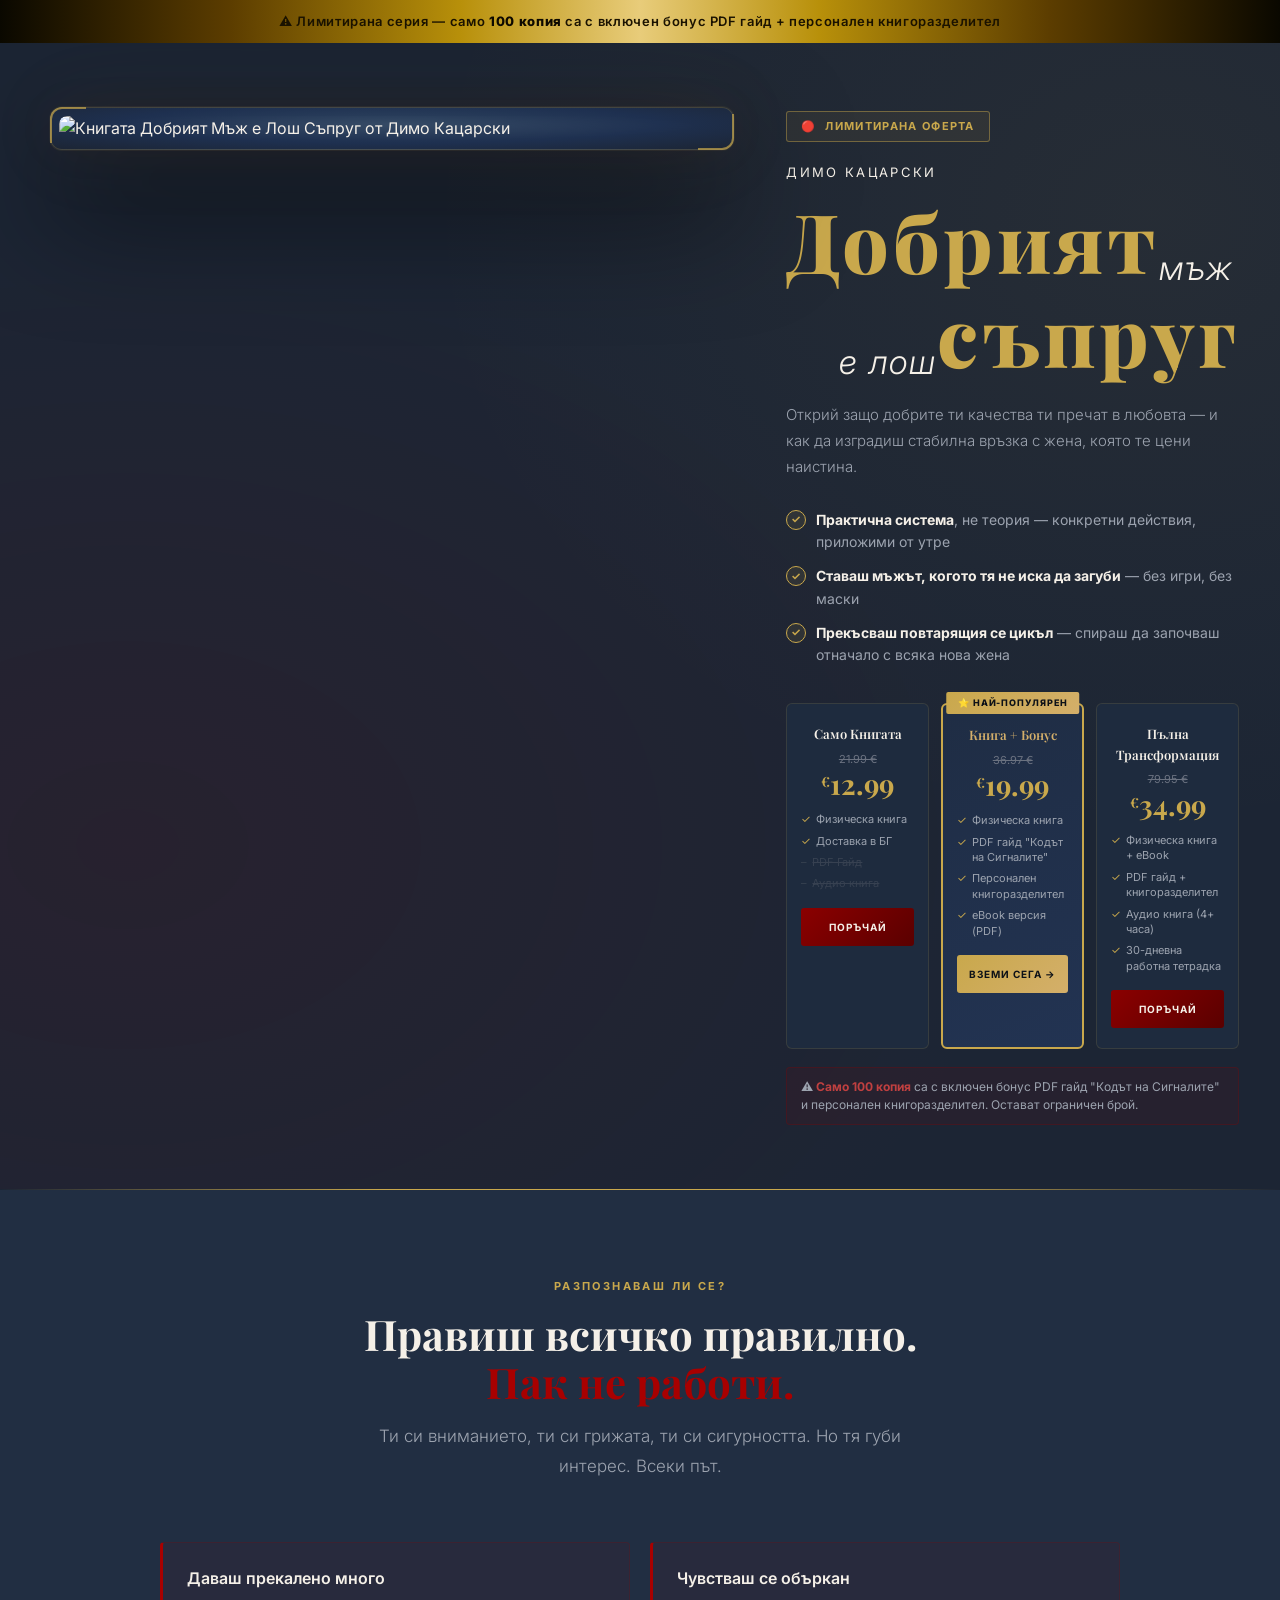
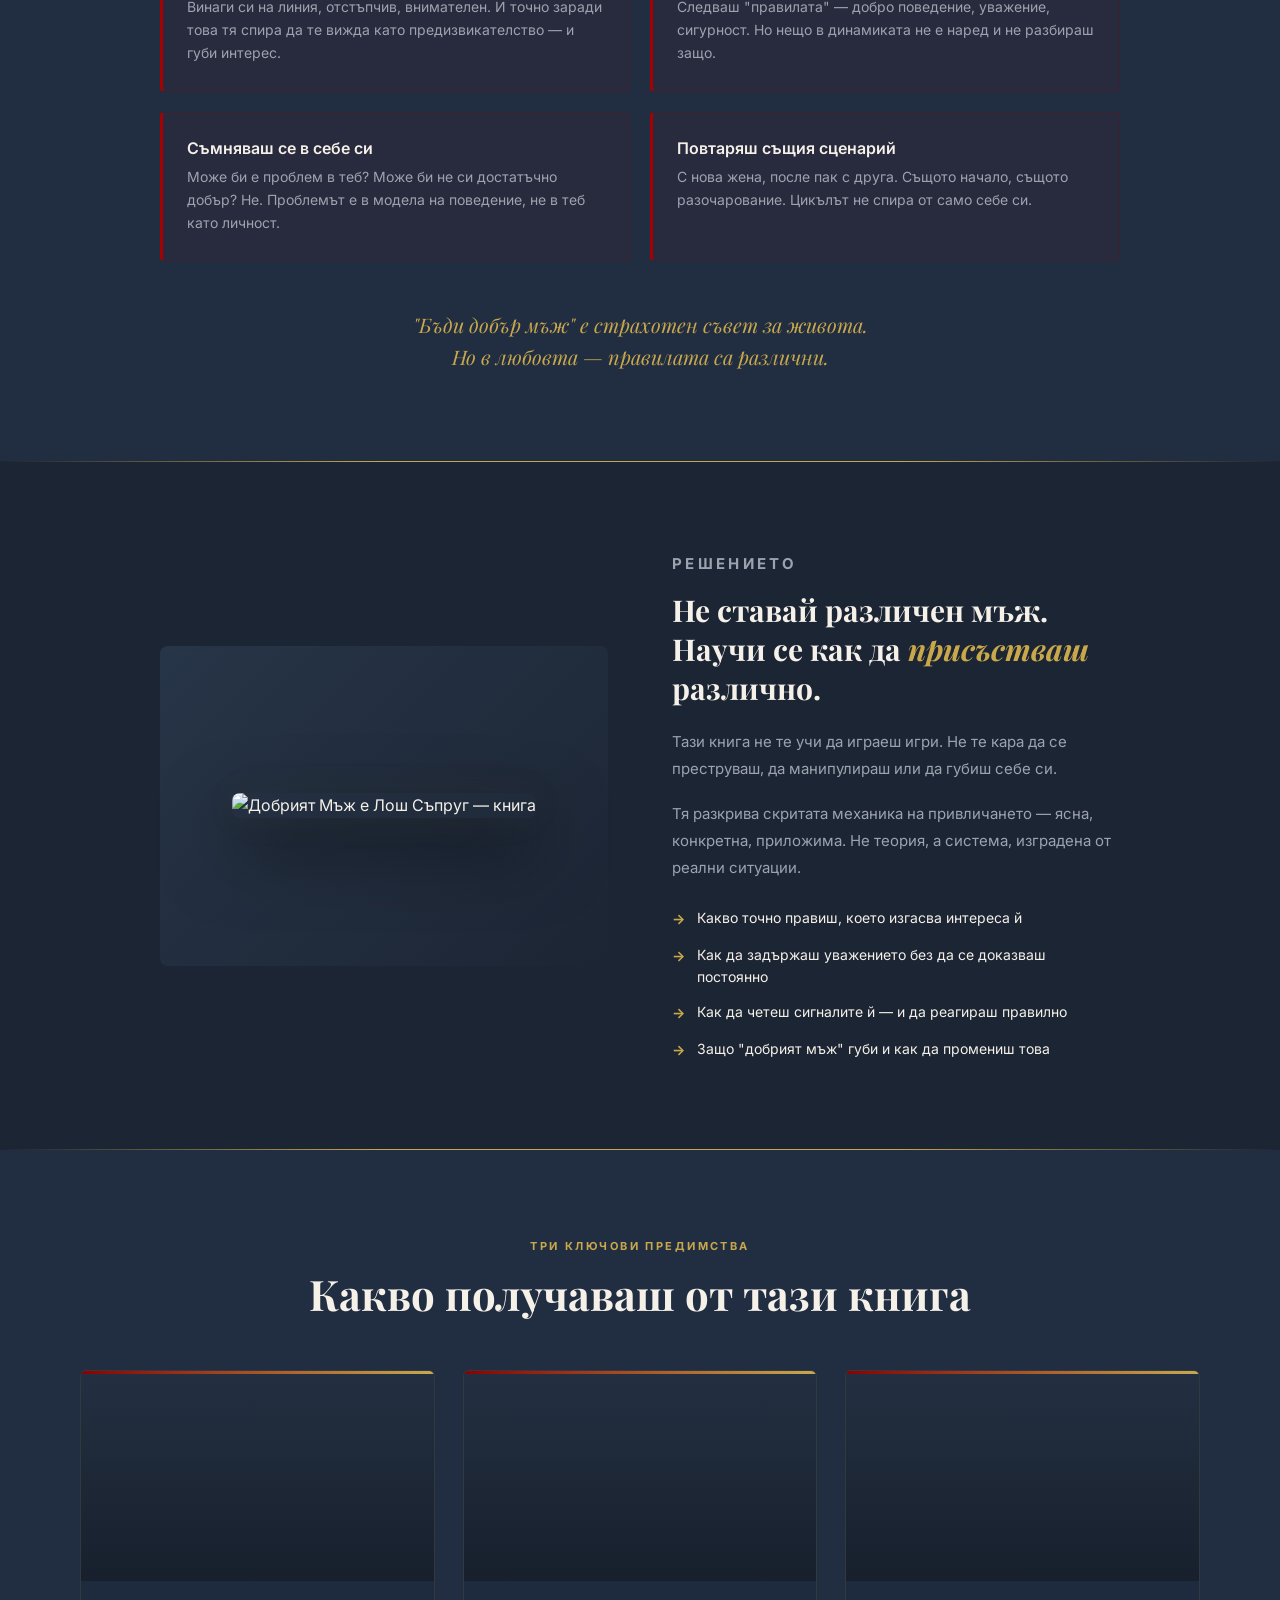
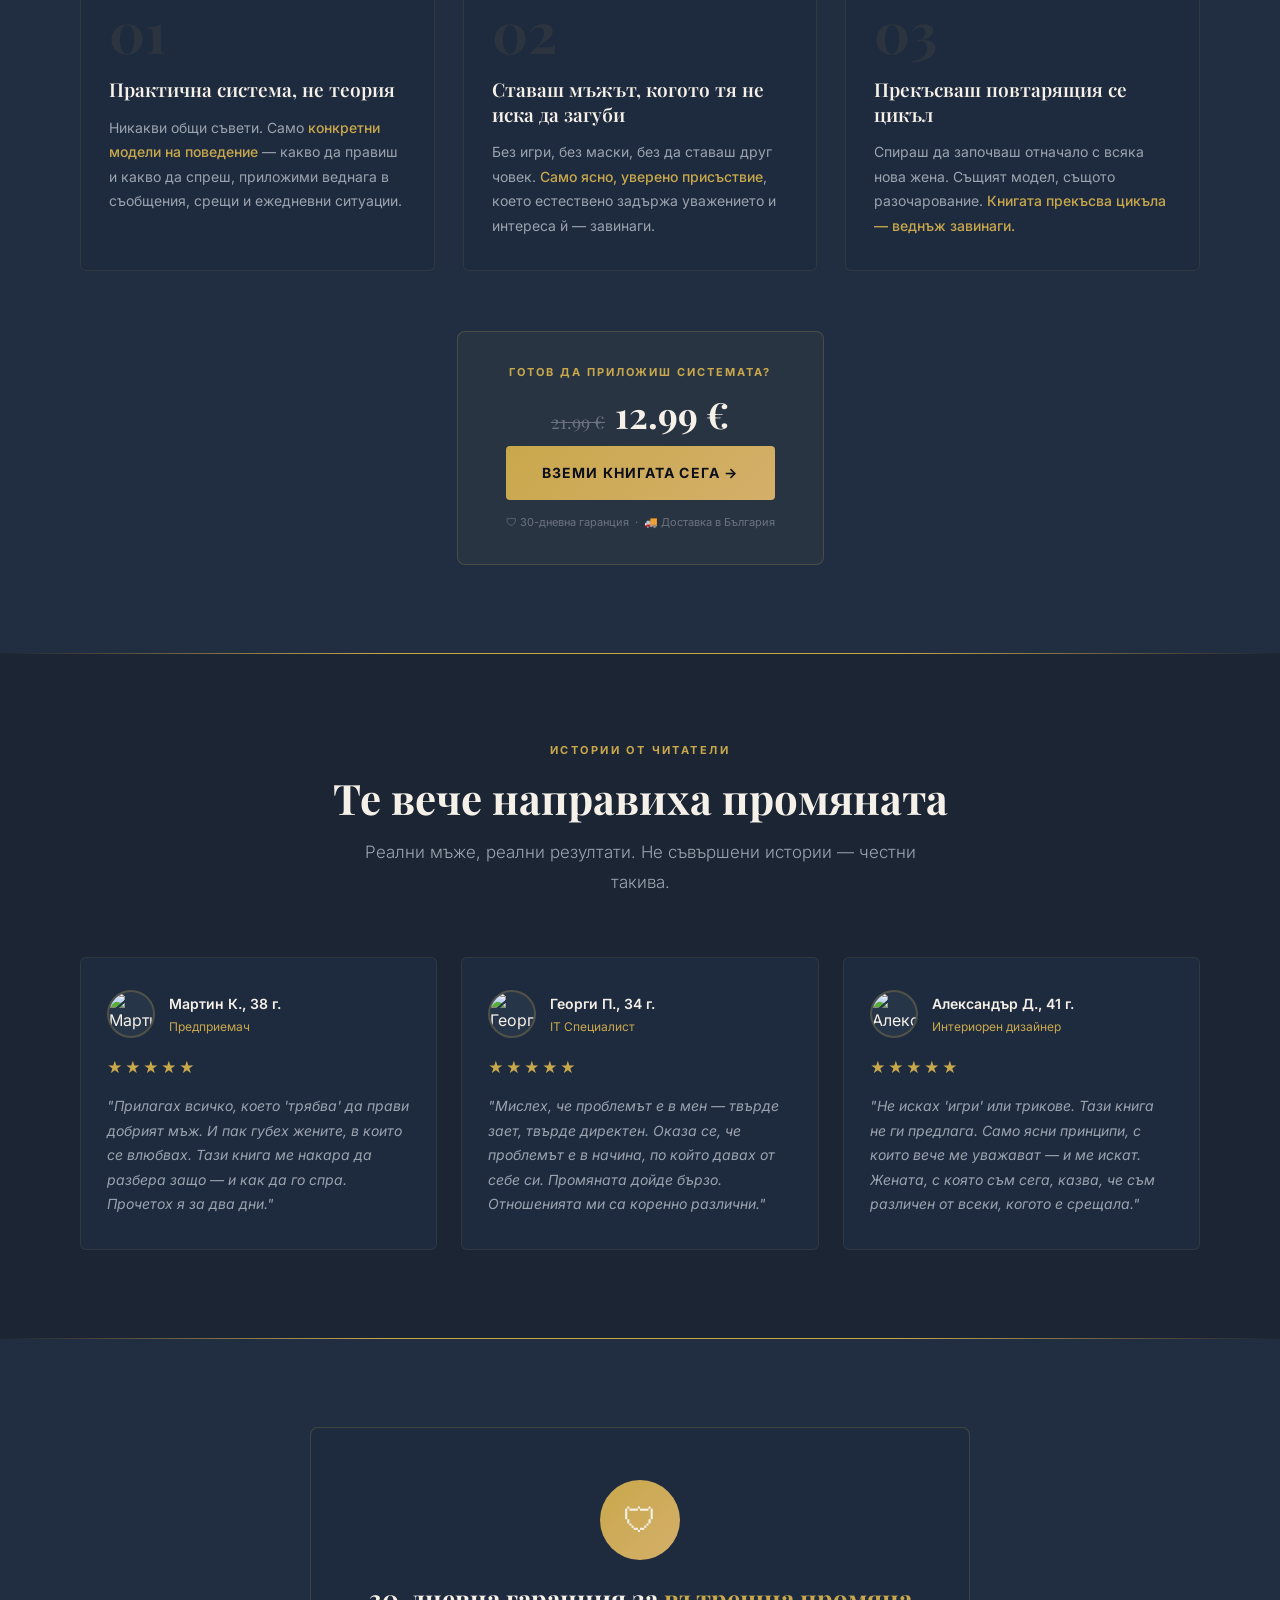
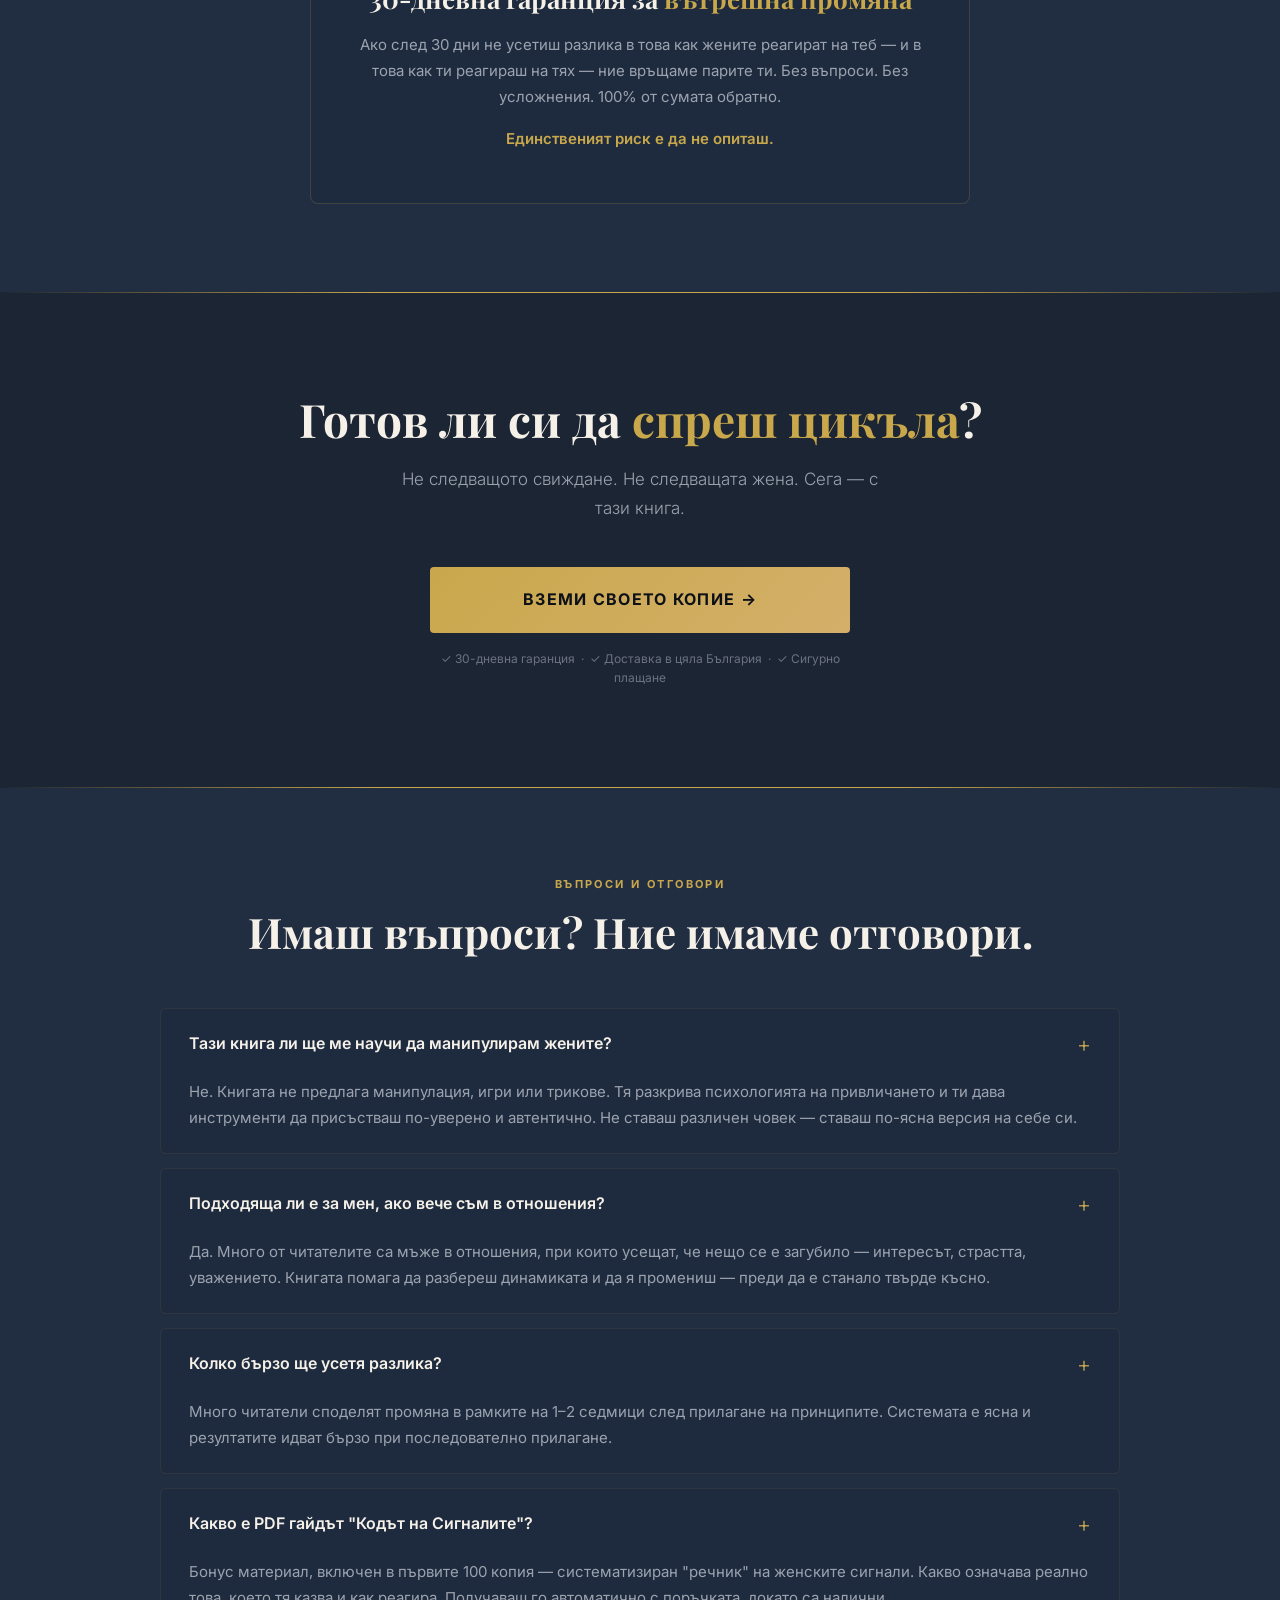
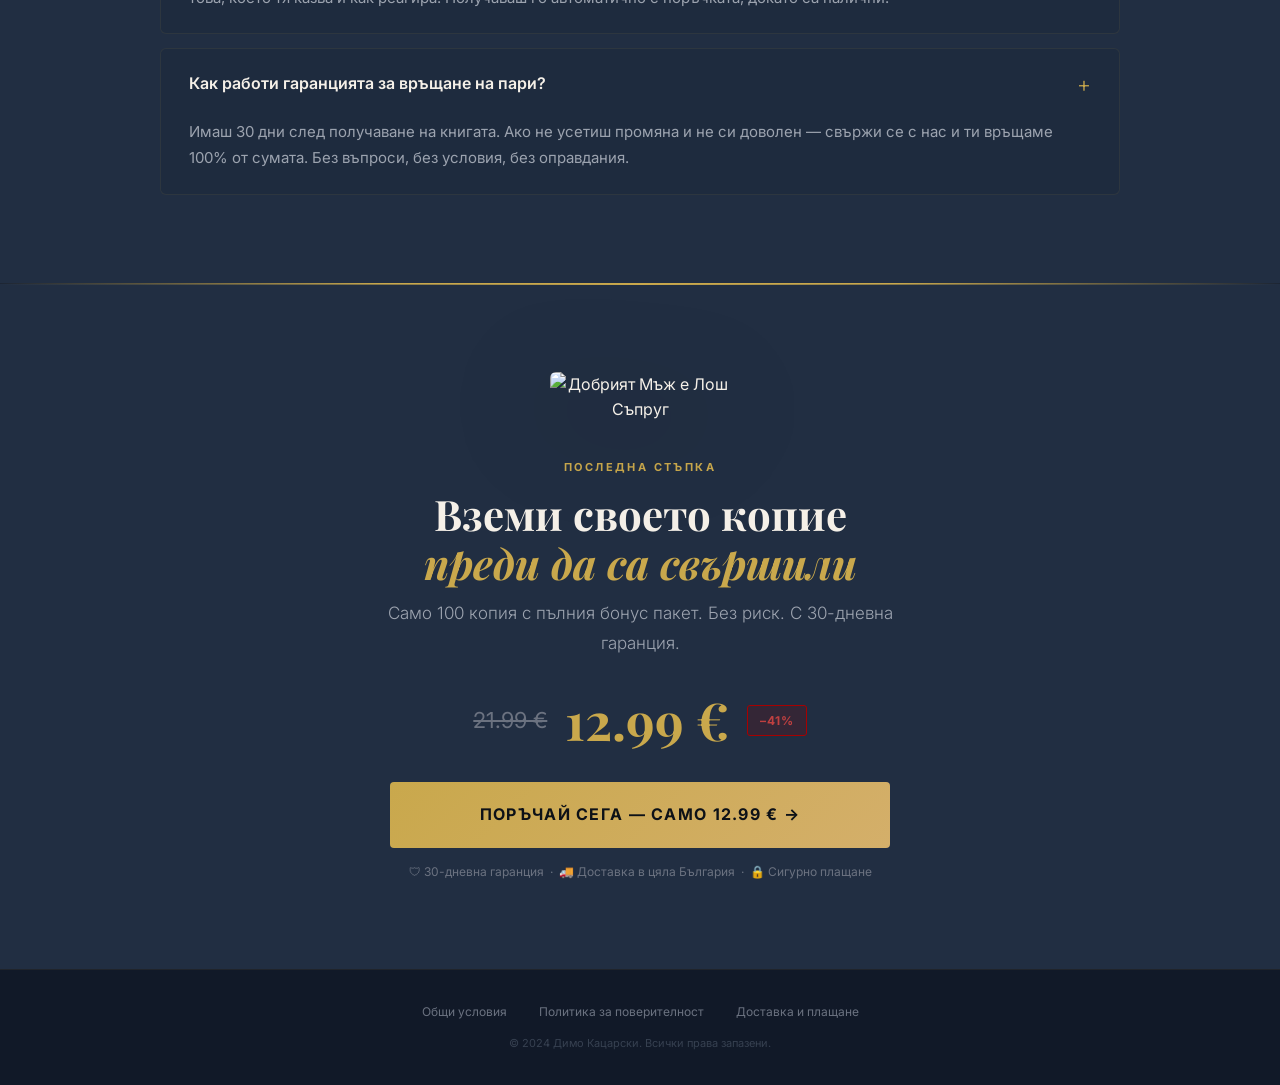
==== commit 2c5f19e7: "Switch title layout to block+inline — eliminates flex span conflicts in Convert Builder" ====
--- a/book.html
+++ b/book.html
@@ -197,17 +197,15 @@
     }
 
     .hero-title {
+      display: block !important;
       margin-bottom: 20px !important;
       background: transparent !important;
       background-color: transparent !important;
-      display: flex !important;
-      flex-direction: column !important;
-      gap: 2px !important;
+      line-height: 1.15 !important;
     }
     .title-row {
-      display: flex !important;
-      align-items: baseline !important;
-      gap: 14px !important;
+      display: block !important;
+      white-space: nowrap !important;
       background: transparent !important;
       background-color: transparent !important;
     }
@@ -215,27 +213,28 @@
       padding-left: 2.2em !important;
     }
     .t-gold-lg {
+      display: inline !important;
       font-family: 'Playfair Display', Georgia, serif !important;
       font-size: clamp(46px, 6.5vw, 82px) !important;
       font-weight: 800 !important;
       color: #C9A84C !important;
       letter-spacing: 0.04em !important;
-      line-height: 1.0 !important;
+      vertical-align: baseline !important;
       background: transparent !important;
       background-color: transparent !important;
+      white-space: nowrap !important;
     }
     .t-white-sm {
+      display: inline !important;
       font-family: 'Inter', system-ui, sans-serif !important;
       font-size: clamp(20px, 2.8vw, 34px) !important;
       font-weight: 300 !important;
       color: #F5F0E8 !important;
       font-style: italic !important;
       letter-spacing: 0.06em !important;
-      line-height: 1.0 !important;
+      vertical-align: bottom !important;
       background: transparent !important;
       background-color: transparent !important;
-      align-self: flex-end !important;
-      margin-bottom: 8px !important;
       white-space: nowrap !important;
     }
 
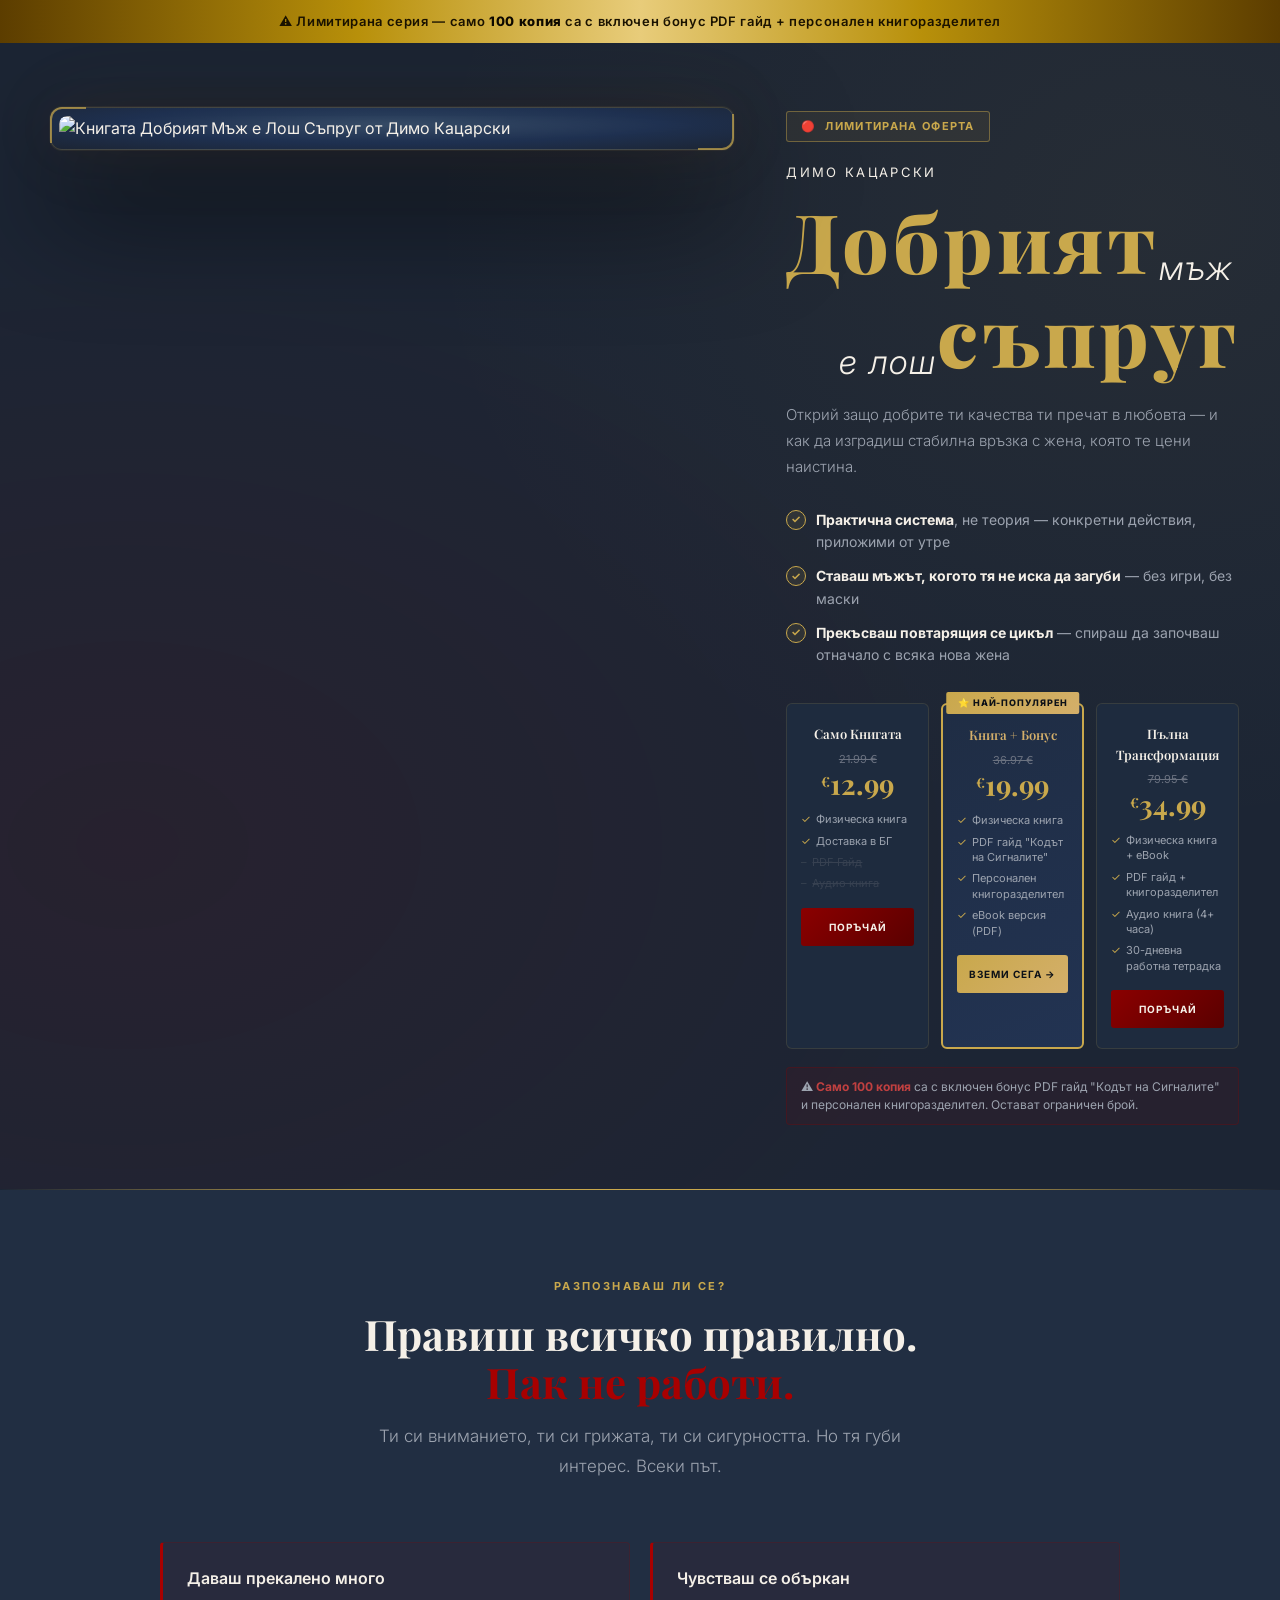
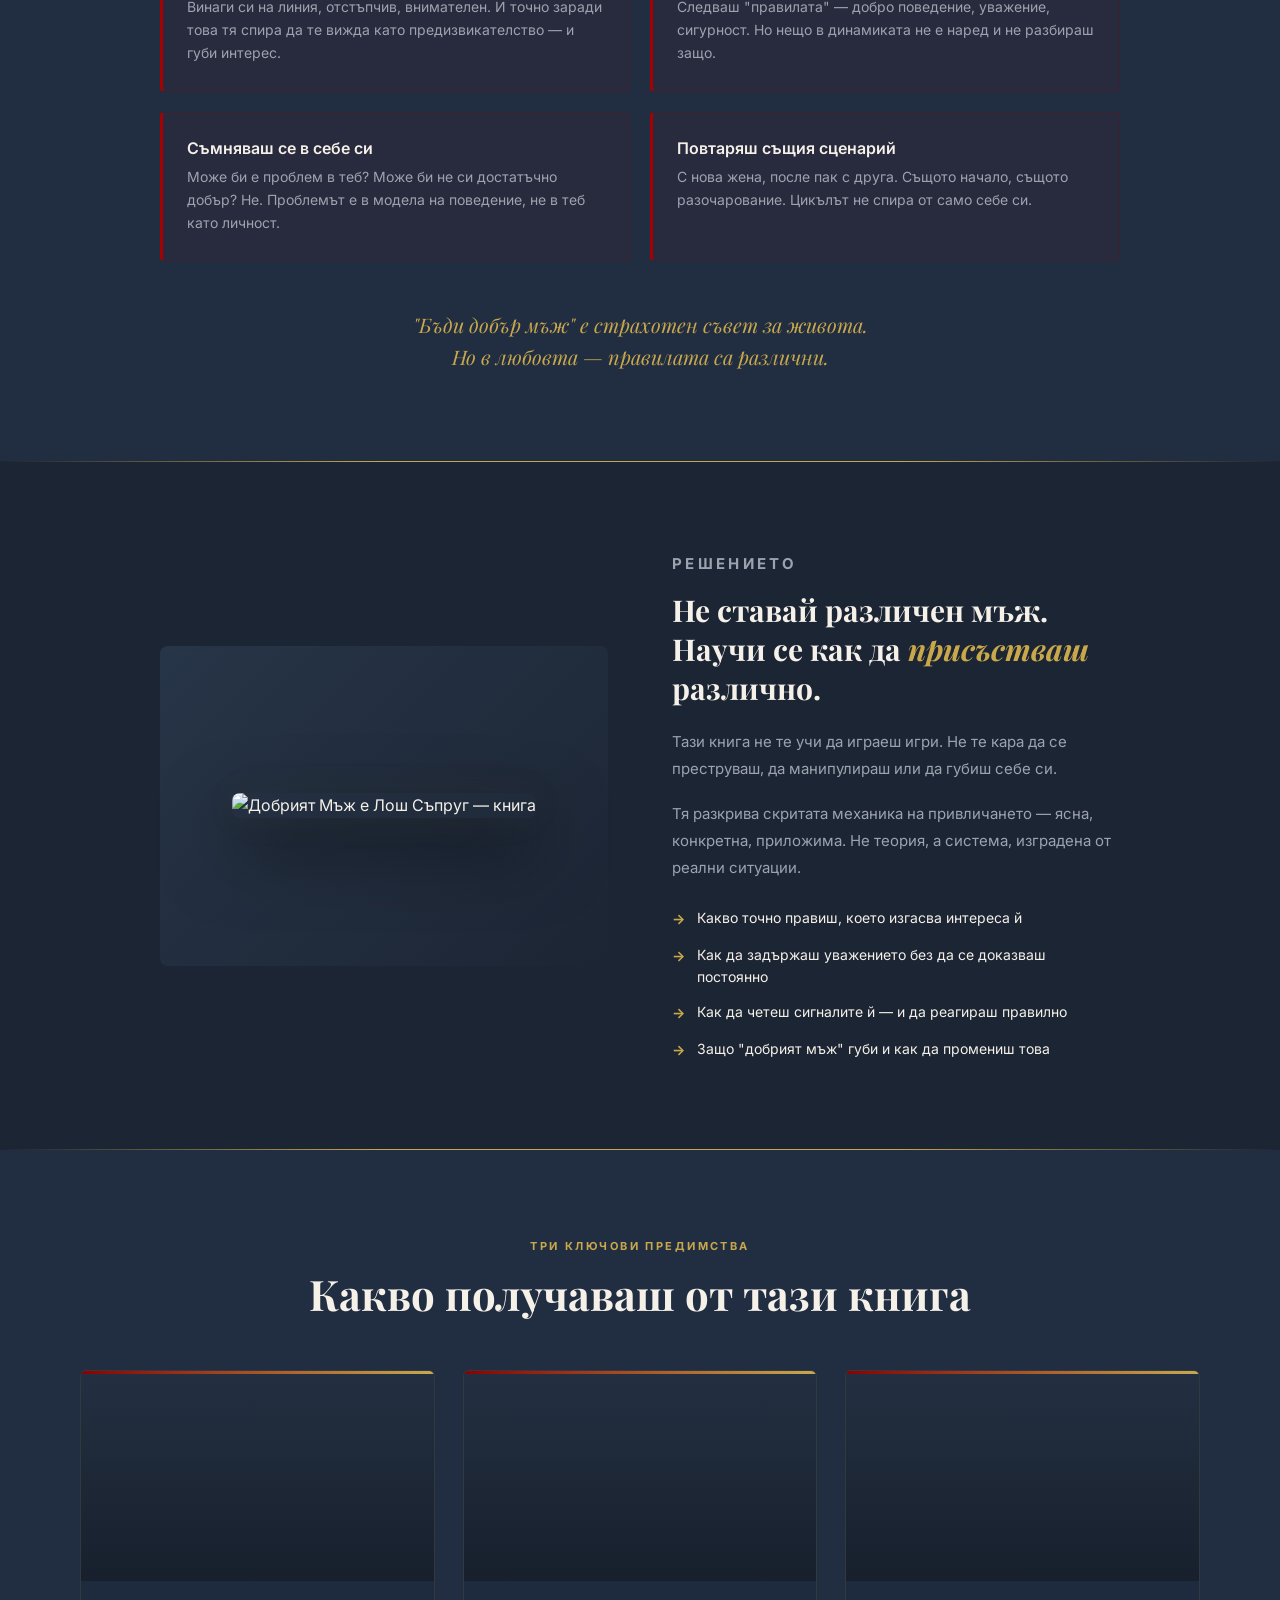
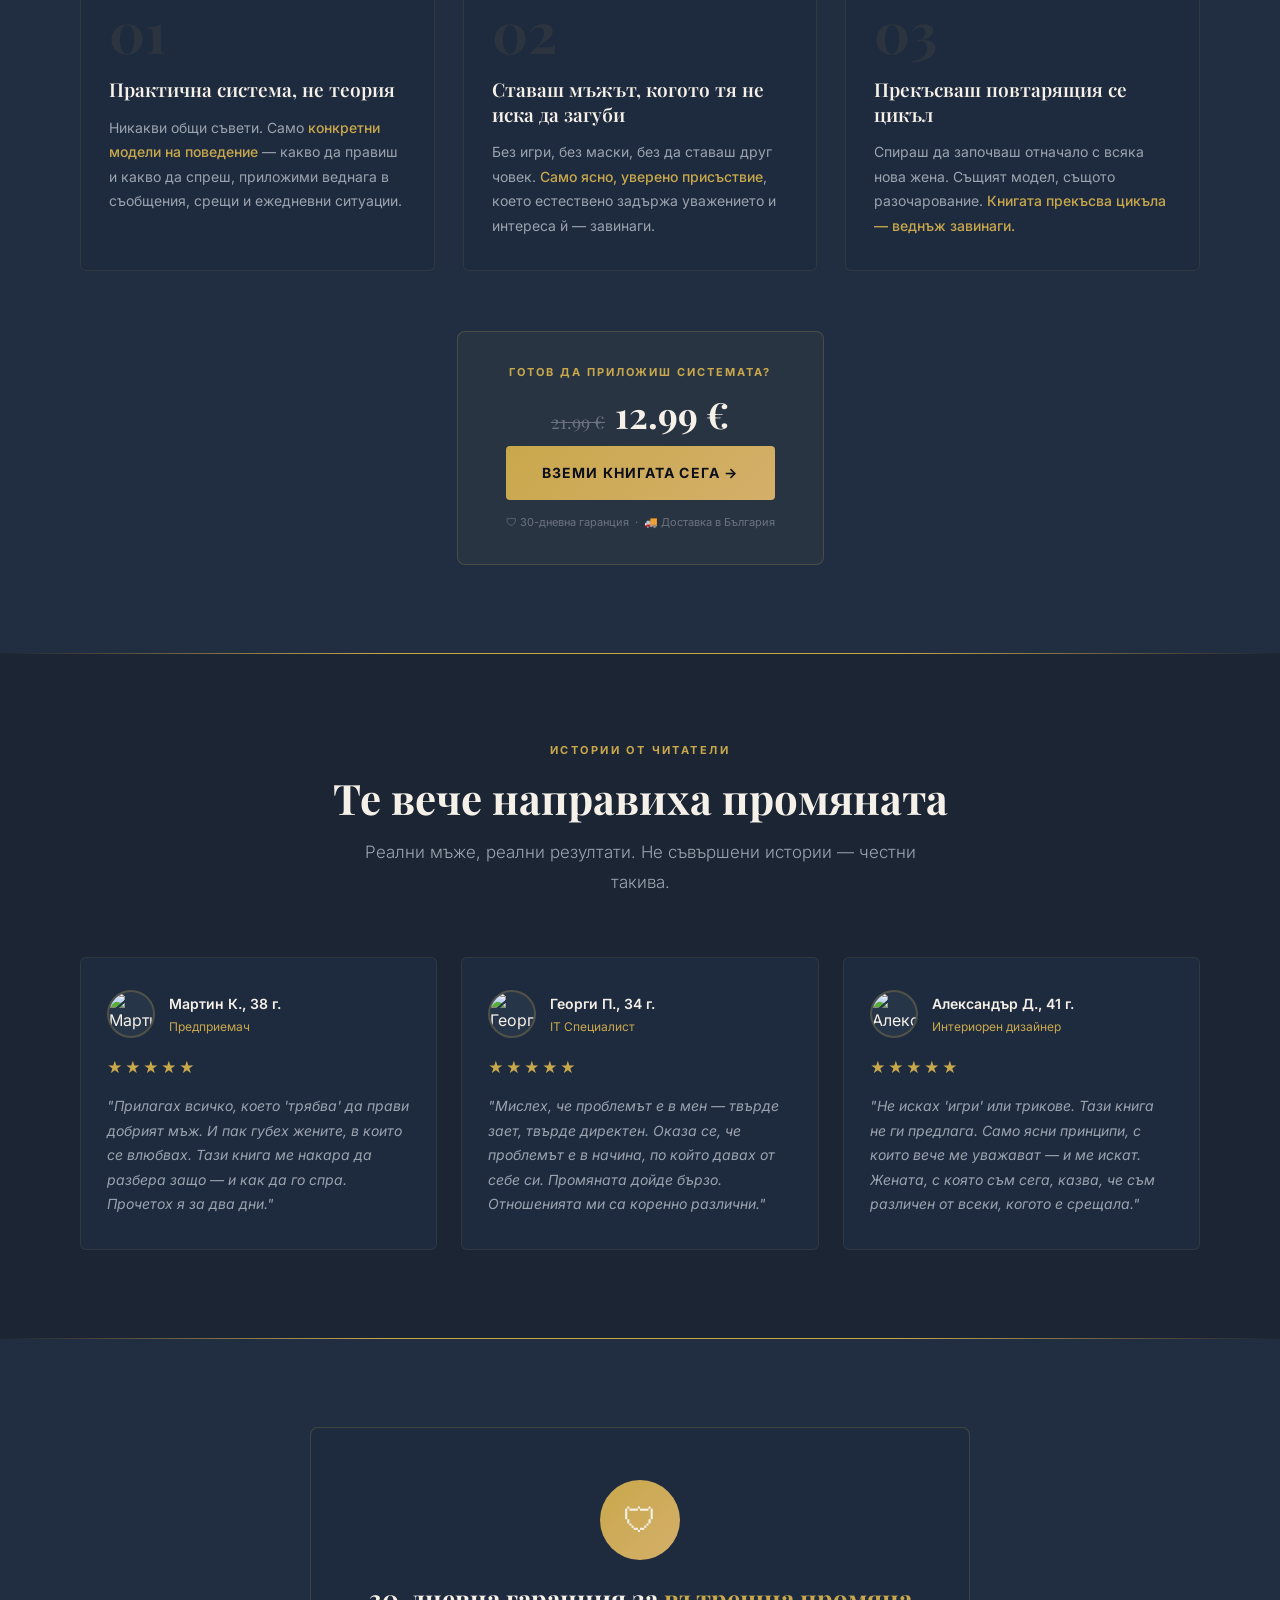
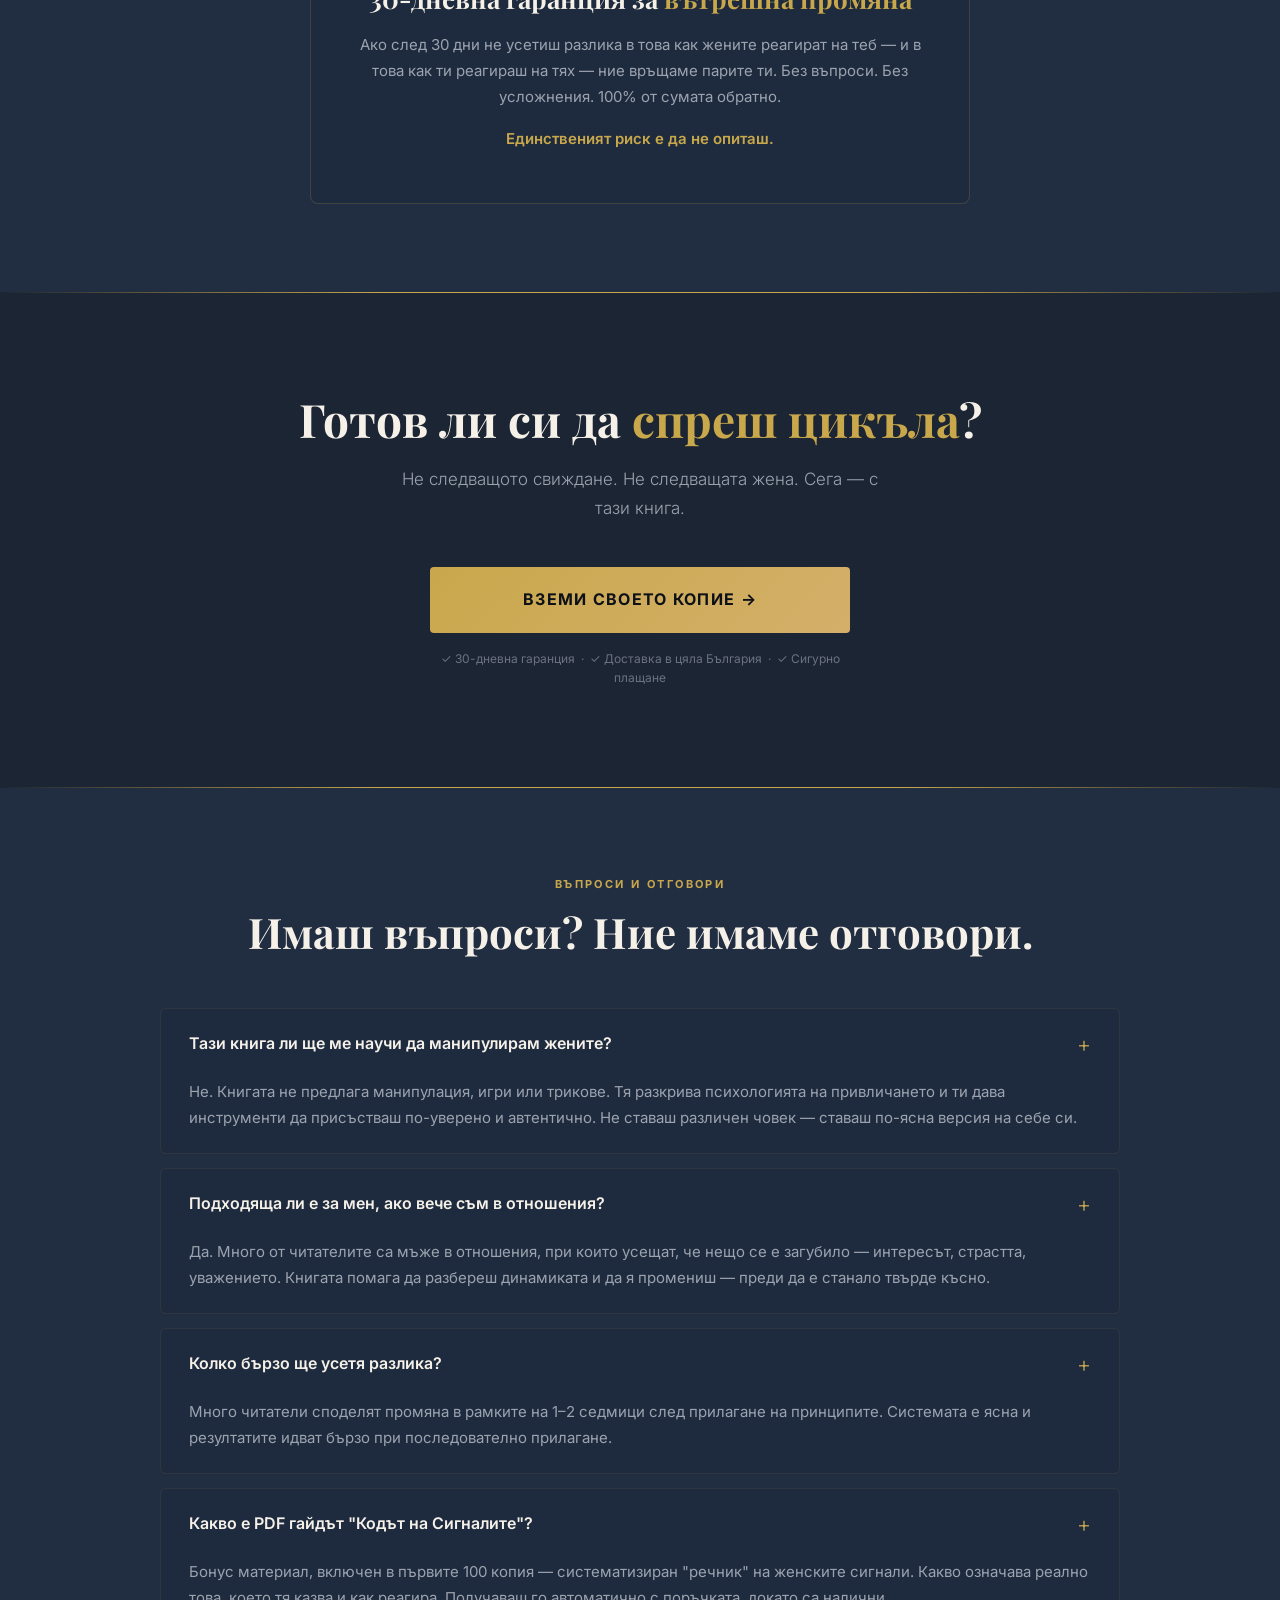
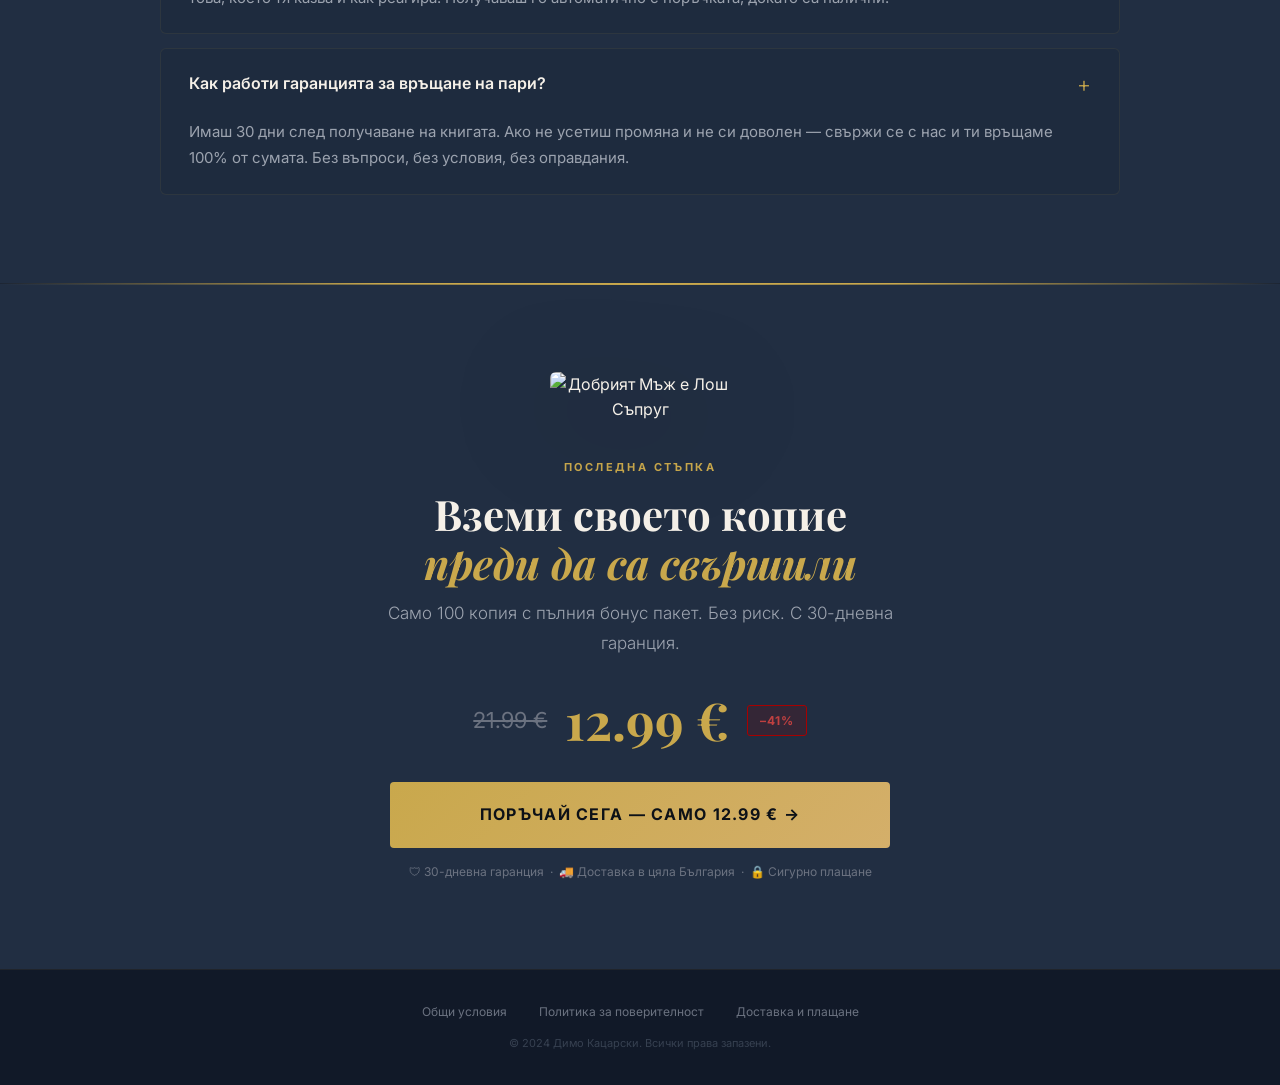
==== commit 841f5aa1: "Fix ann-bar mobile bleed and show book cover peek on mobile - Remove black (#0a0800) edges from anno" ====
--- a/book.html
+++ b/book.html
@@ -47,7 +47,7 @@
 
     /* ── ANNOUNCEMENT BAR ── */
     .ann-bar {
-      background: linear-gradient(90deg, #0a0800 0%, #5C3D00 18%, #B8900A 36%, #E8CC7A 50%, #B8900A 64%, #5C3D00 82%, #0a0800 100%) !important;
+      background: linear-gradient(90deg, #5C3D00 0%, #B8900A 28%, #E8CC7A 50%, #B8900A 72%, #5C3D00 100%) !important;
       padding: 11px 20px !important;
       text-align: center !important;
       font-size: 13px !important;
@@ -903,10 +903,10 @@
 
     /* ── RESPONSIVE ── */
     @media (max-width: 900px) {
-      .hero-wrap { flex-direction: column !important; gap: 28px !important; }
-      /* Mobile: headline first, book cover second (partially visible) */
+      .hero-wrap { flex-direction: column !important; gap: 20px !important; }
+      /* Mobile: headline first, book cover peeks below */
       .hero-cnt-col { order: 1 !important; padding-top: 0 !important; }
-      .hero-img-col { order: 2 !important; flex: none !important; width: 100% !important; max-width: 480px !important; margin: 0 auto !important; max-height: 340px !important; overflow: hidden !important; }
+      .hero-img-col { order: 2 !important; flex: none !important; width: 100% !important; max-width: 420px !important; margin: 0 auto !important; }
       .hero-img-stage { padding: 6px !important; }
       .pkgs { grid-template-columns: 1fr !important; gap: 22px !important; }
       .sol-grid { grid-template-columns: 1fr !important; gap: 44px !important; }
@@ -919,12 +919,12 @@
     }
 
     @media (max-width: 600px) {
-      .hero { padding: 32px 16px !important; }
+      .hero { padding: 20px 16px 0 16px !important; }
       .sec { padding: 64px 16px !important; }
       .guar-box { padding: 36px 24px !important; }
       .price-new { font-size: 40px !important; }
       .footer-links { gap: 18px !important; }
-      .hero-img-col { max-height: 280px !important; }
+      .hero-img-col { max-width: 360px !important; }
       .t-gold-lg { font-size: clamp(38px, 12.5vw, 54px) !important; }
       .t-white-sm { font-size: clamp(16px, 4.8vw, 24px) !important; }
       .title-row-2 { padding-left: 1.2em !important; }
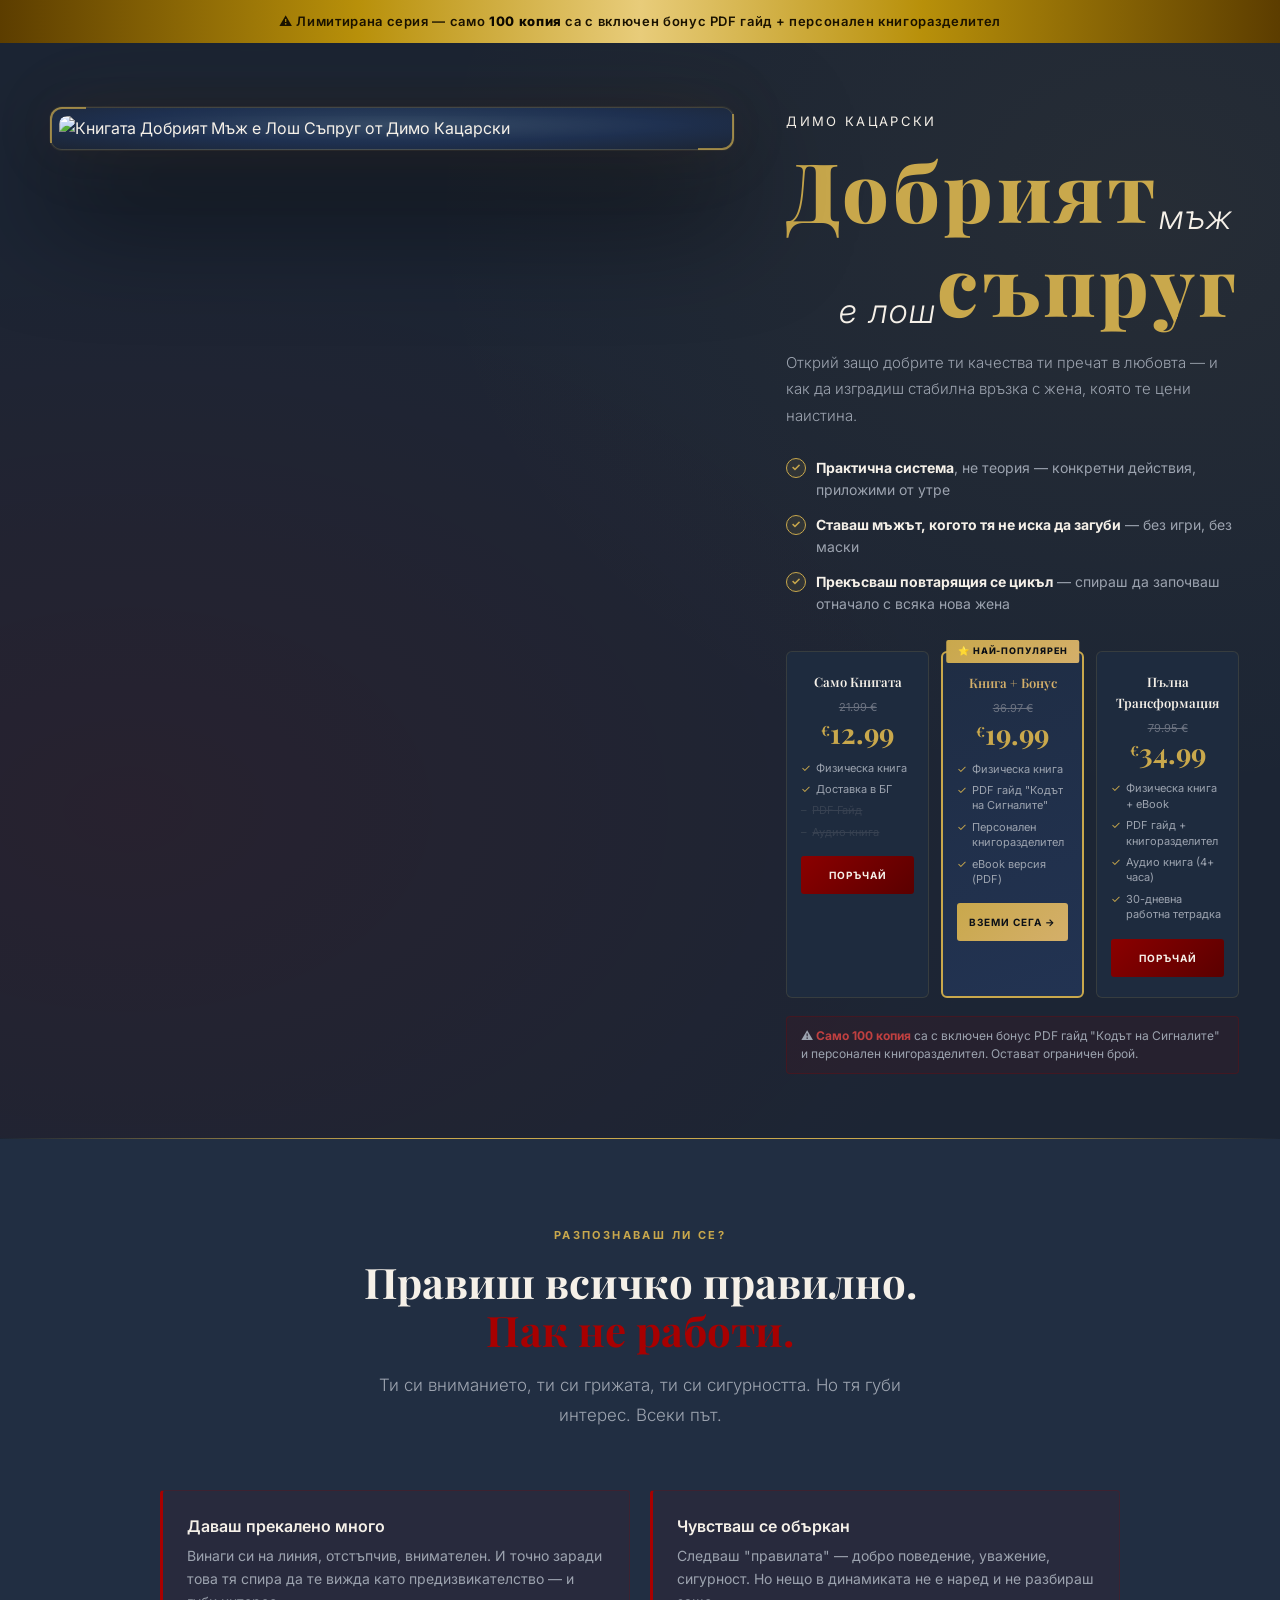
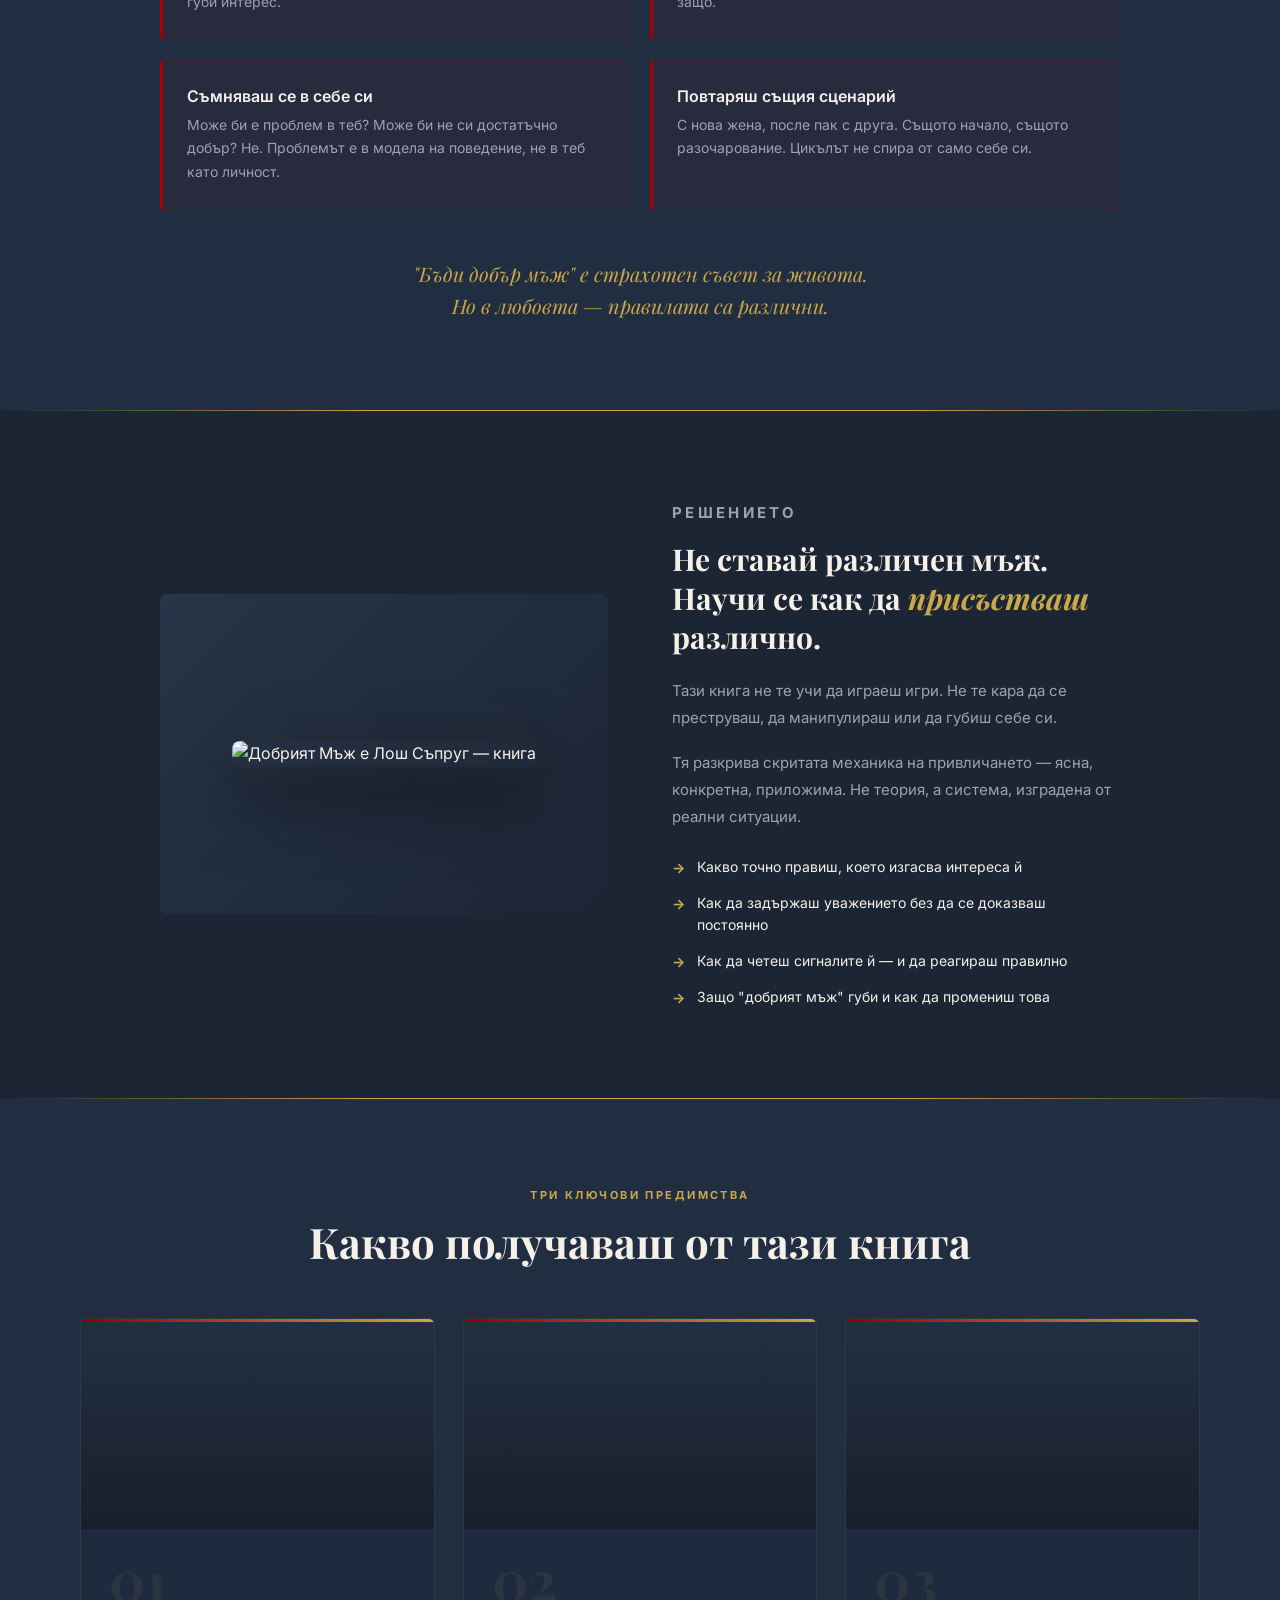
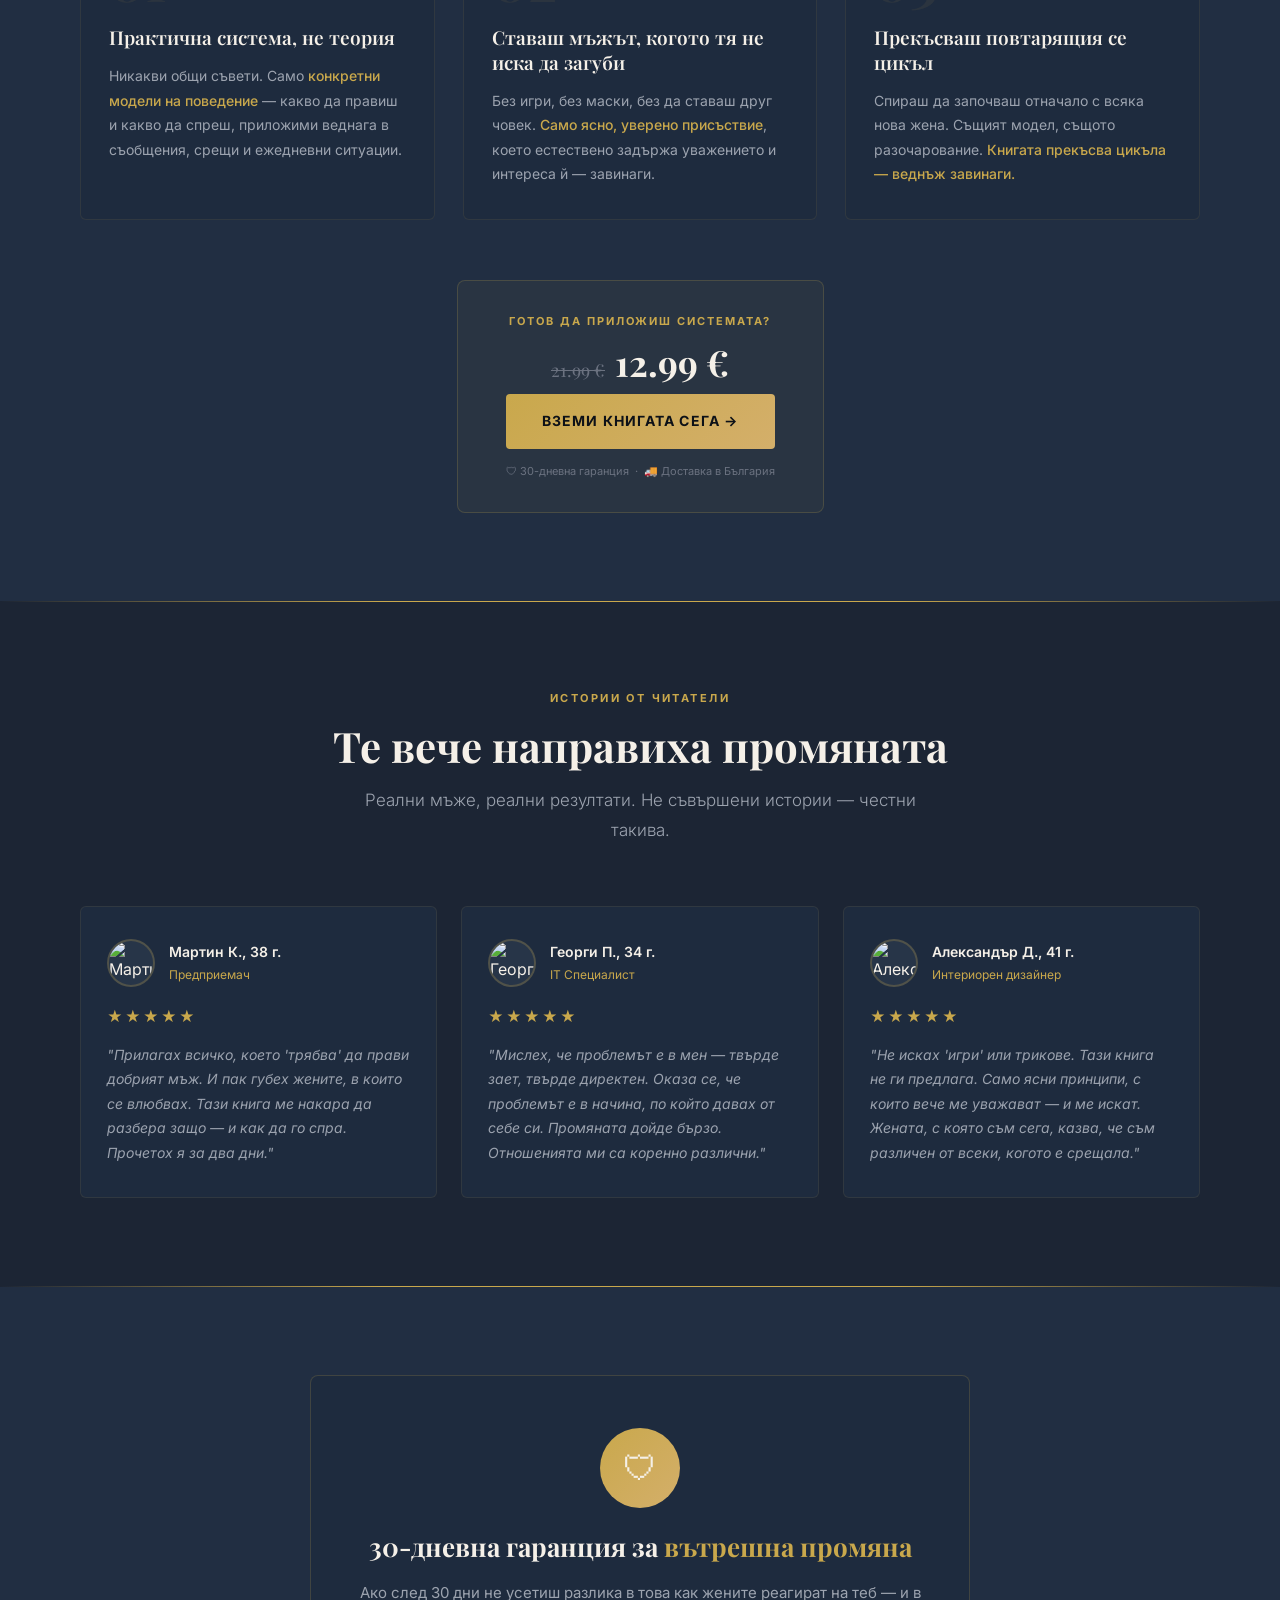
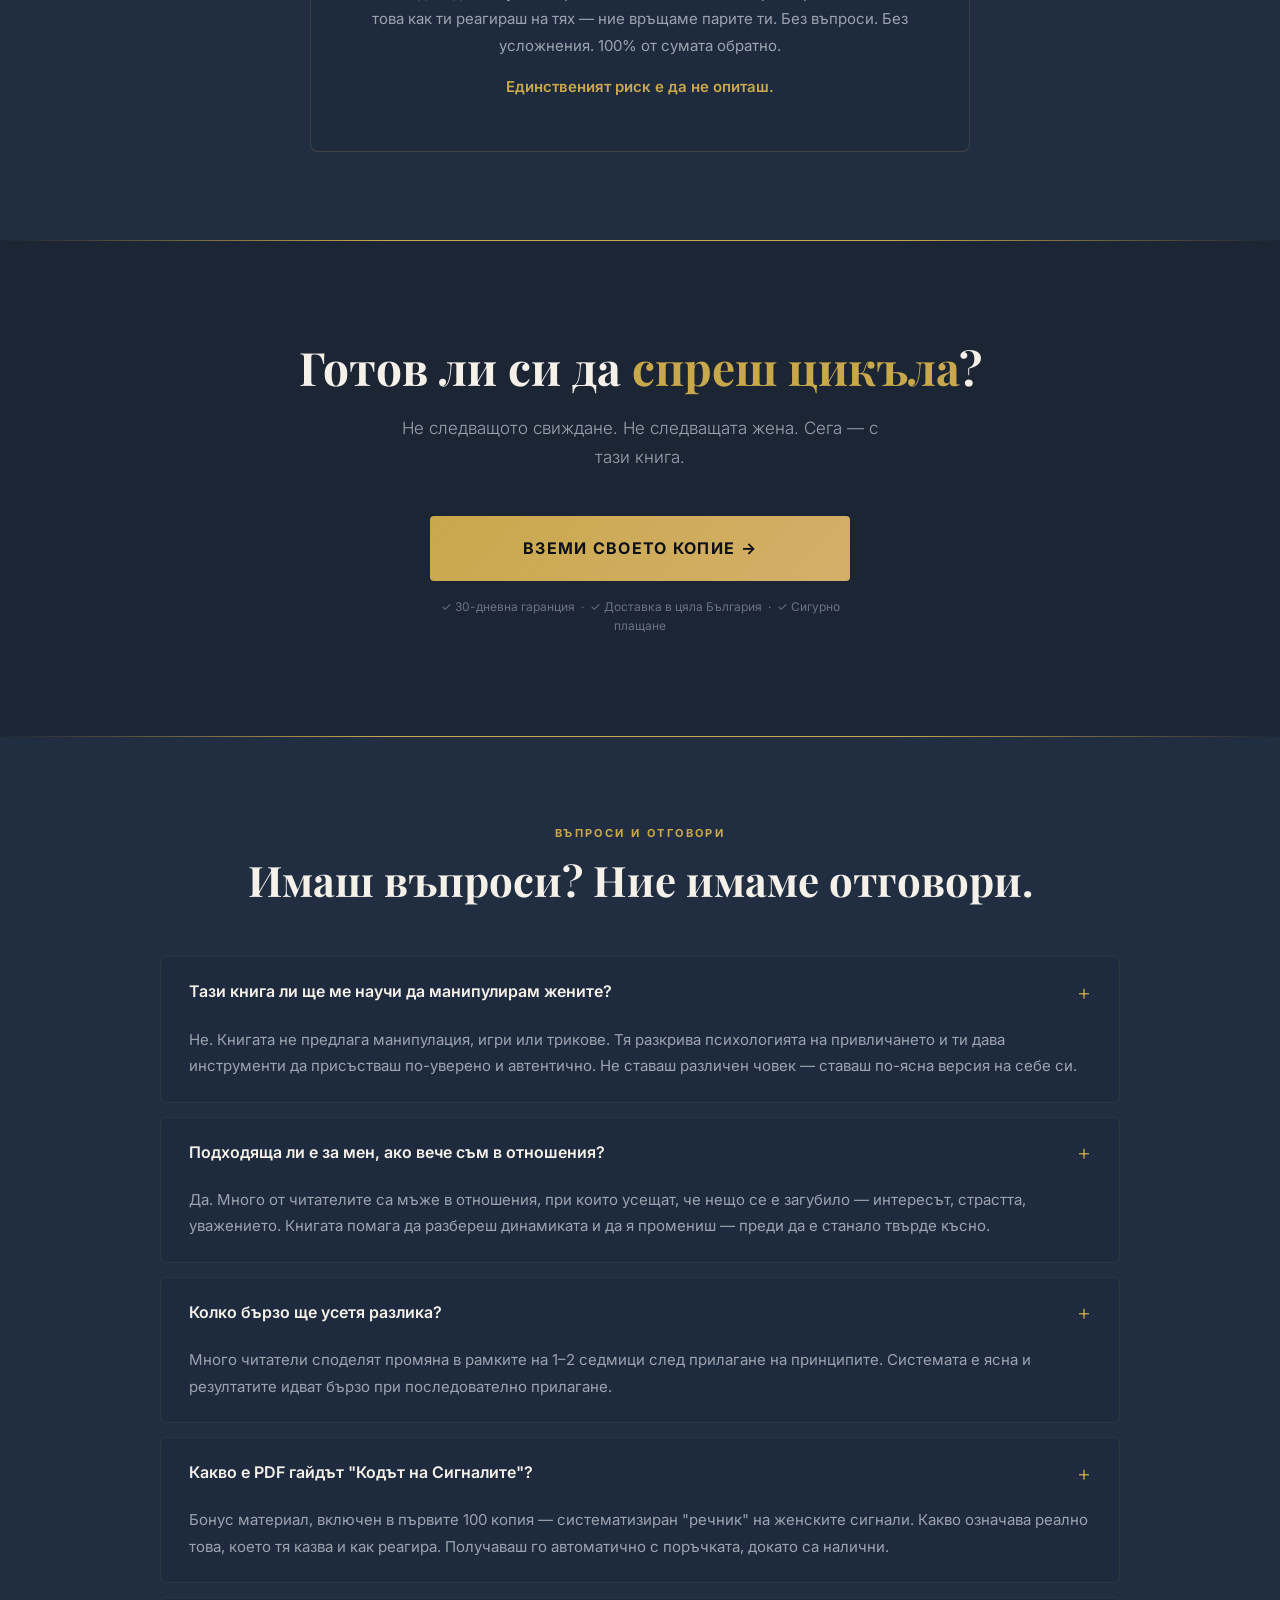
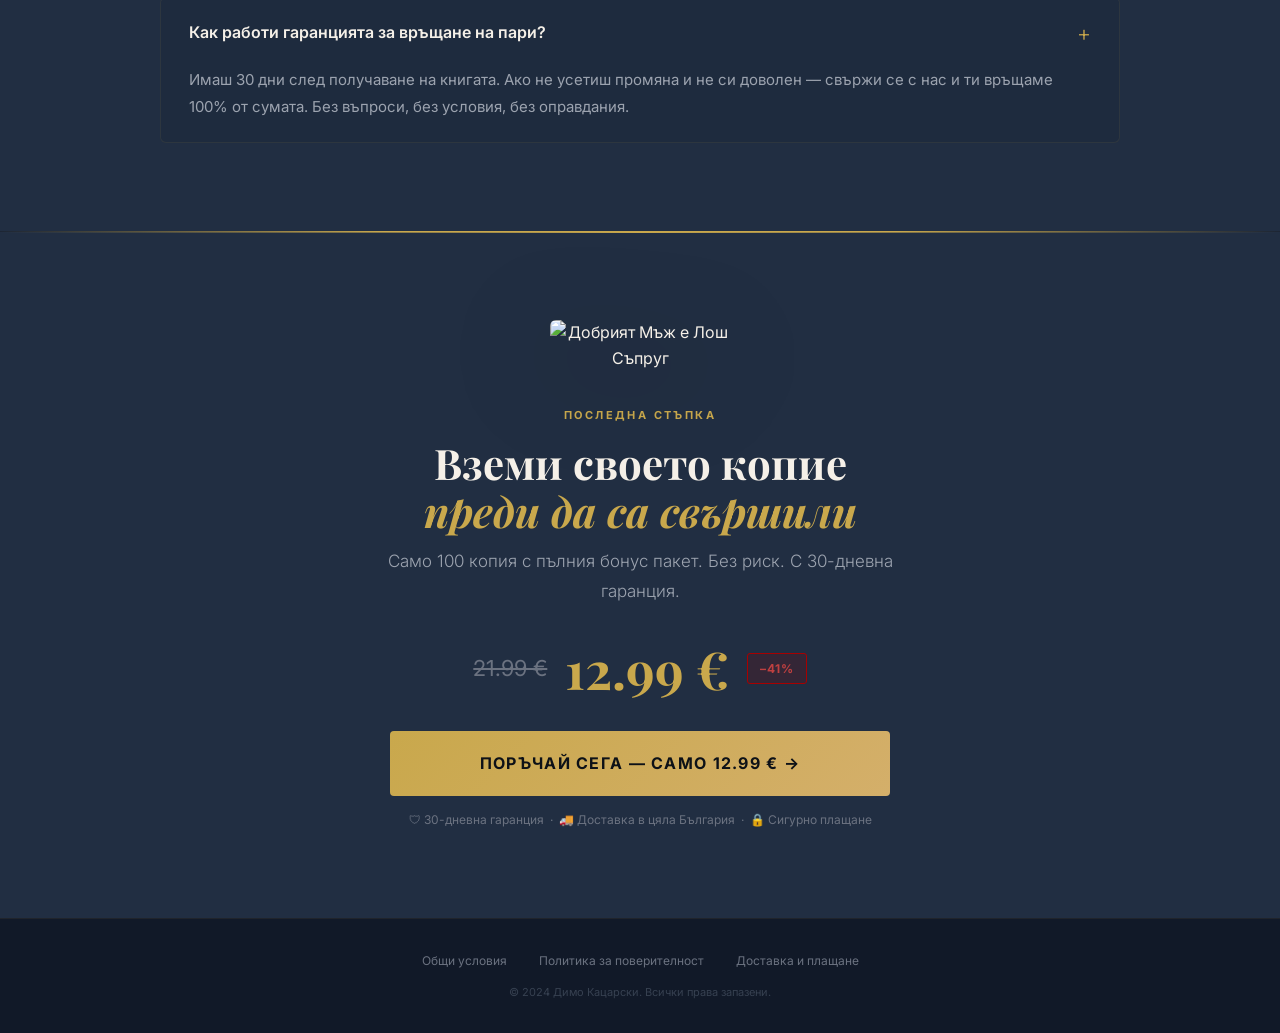
==== commit a6649363: "Remove badge-limited from hero to show more book cover on mobile first scroll" ====
--- a/book.html
+++ b/book.html
@@ -64,6 +64,9 @@
       height: 1px !important;
       background: linear-gradient(90deg, transparent, #C9A84C 30%, #C9A84C 70%, transparent) !important;
     }
+
+    /* Desktop: hide the inline mobile cover */
+    .hero-img-mobile { display: none !important; }
 
     /* ── HERO ── */
     .hero {
@@ -903,10 +906,12 @@
 
     /* ── RESPONSIVE ── */
     @media (max-width: 900px) {
-      .hero-wrap { flex-direction: column !important; gap: 20px !important; }
-      /* Mobile: headline first, book cover peeks below */
-      .hero-cnt-col { order: 1 !important; padding-top: 0 !important; }
-      .hero-img-col { order: 2 !important; flex: none !important; width: 100% !important; max-width: 420px !important; margin: 0 auto !important; }
+      .hero-wrap { flex-direction: column !important; gap: 0 !important; }
+      /* Mobile: image col hidden — inline cover used instead */
+      .hero-img-col { display: none !important; }
+      .hero-cnt-col { order: 1 !important; padding-top: 0 !important; width: 100% !important; }
+      /* Show the inline cover between subtitle and bullets */
+      .hero-img-mobile { display: block !important; width: 100% !important; max-width: 380px !important; margin: 20px auto 24px auto !important; }
       .hero-img-stage { padding: 6px !important; }
       .pkgs { grid-template-columns: 1fr !important; gap: 22px !important; }
       .sol-grid { grid-template-columns: 1fr !important; gap: 44px !important; }
@@ -924,7 +929,7 @@
       .guar-box { padding: 36px 24px !important; }
       .price-new { font-size: 40px !important; }
       .footer-links { gap: 18px !important; }
-      .hero-img-col { max-width: 360px !important; }
+      .hero-img-mobile { max-width: 300px !important; }
       .t-gold-lg { font-size: clamp(38px, 12.5vw, 54px) !important; }
       .t-white-sm { font-size: clamp(16px, 4.8vw, 24px) !important; }
       .title-row-2 { padding-left: 1.2em !important; }
@@ -958,8 +963,6 @@
       <!-- RIGHT: Content (42%) -->
       <div class="hero-cnt-col">
 
-        <div class="badge-limited">🔴&nbsp; Лимитирана оферта</div>
-
         <p class="hero-author">Димо Кацарски</p>
 
         <h1 class="hero-title">
@@ -974,6 +977,17 @@
         <p class="hero-sub">
           Открий защо добрите ти качества ти пречат в любовта — и как да изградиш стабилна връзка с жена, която те цени наистина.
         </p>
+
+        <!-- Book cover — shown only on mobile, between subtitle and bullets -->
+        <div class="hero-img-mobile">
+          <div class="hero-img-stage">
+            <div class="hero-img-box">
+              <img src="https://content.app-sources.com/s/060969136638313651/uploads/%D0%98%D0%B7%D0%BE%D0%B1%D1%80%D0%B0%D0%B6%D0%B5%D0%BD%D0%B8%D1%8F/%D0%9A%D0%BE%D1%80%D0%B8%D1%86%D0%B0_%D0%9A%D0%9D%D0%98%D0%93%D0%90-4901583.png"
+                   alt="Книгата Добрият Мъж е Лош Съпруг от Димо Кацарски"
+                   style="width:100% !important; display:block !important; border-radius:8px !important;">
+            </div>
+          </div>
+        </div>
 
         <ul class="hero-checks">
           <li>
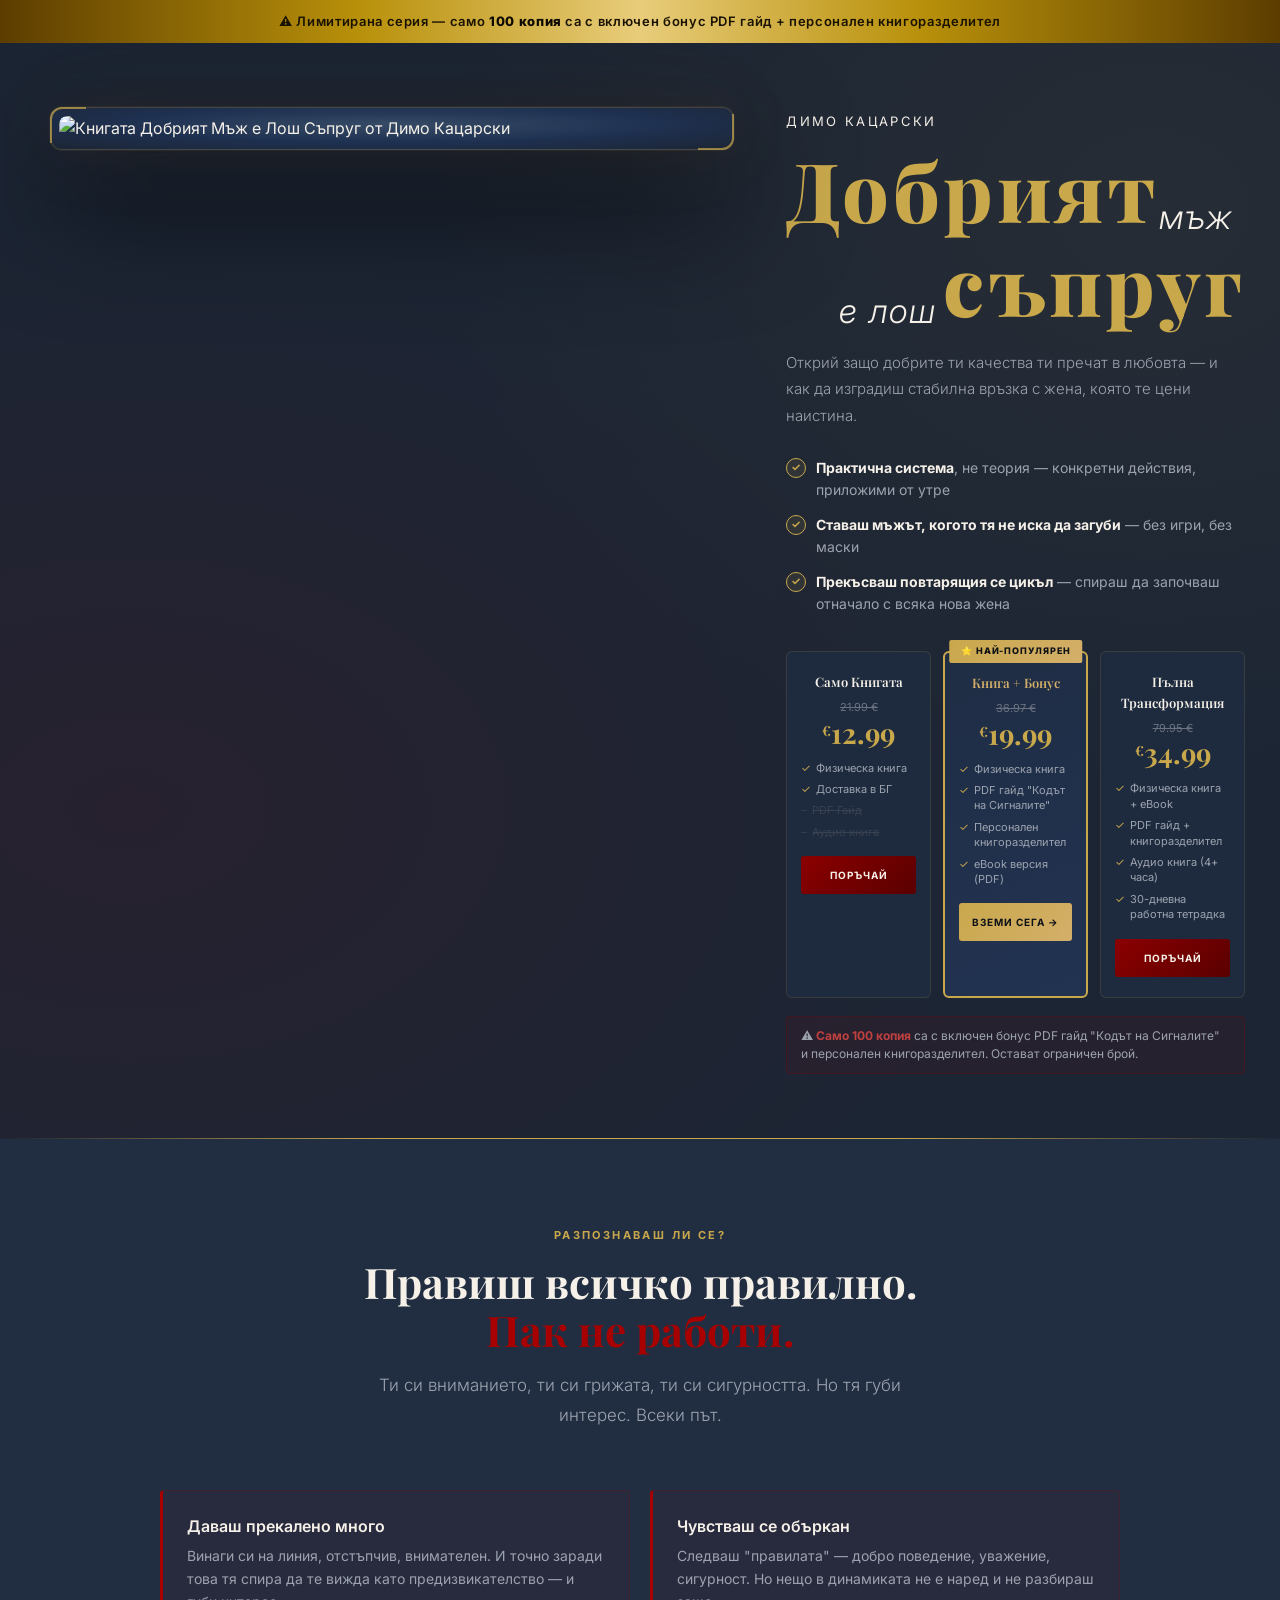
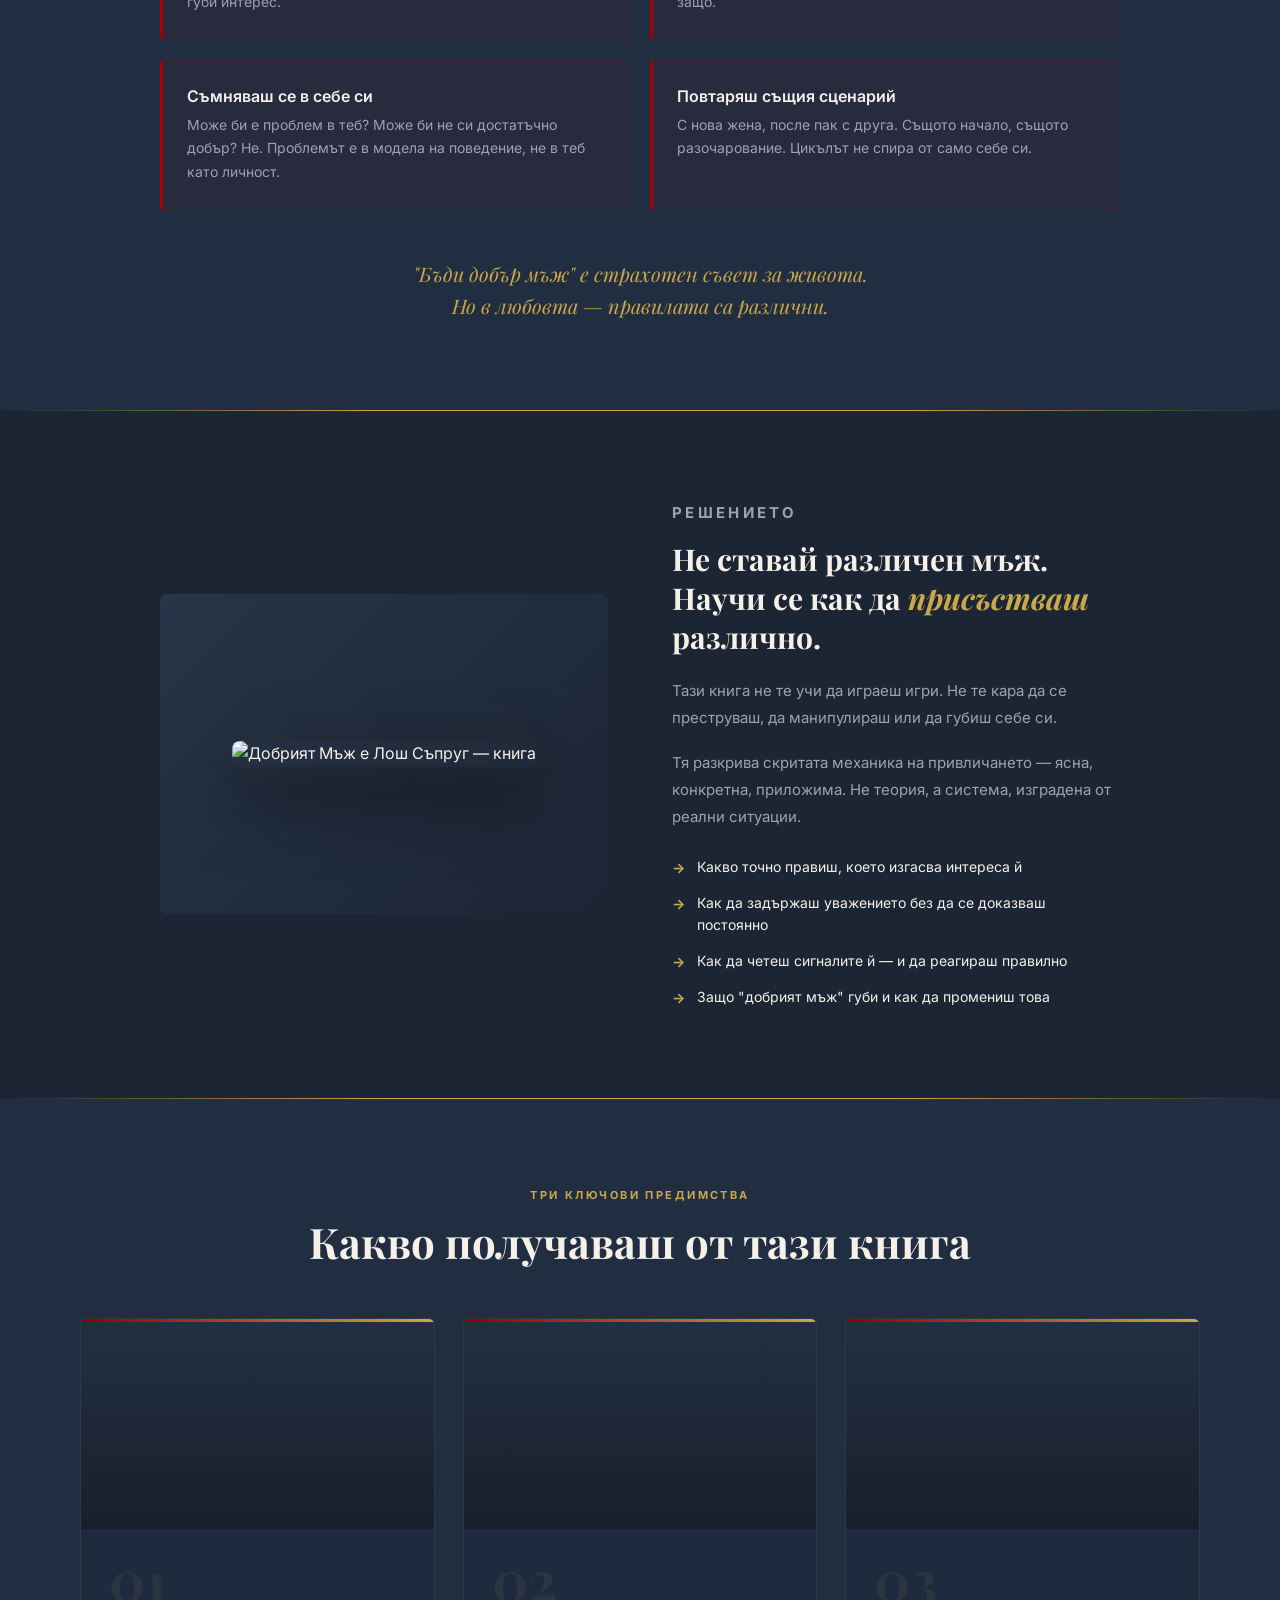
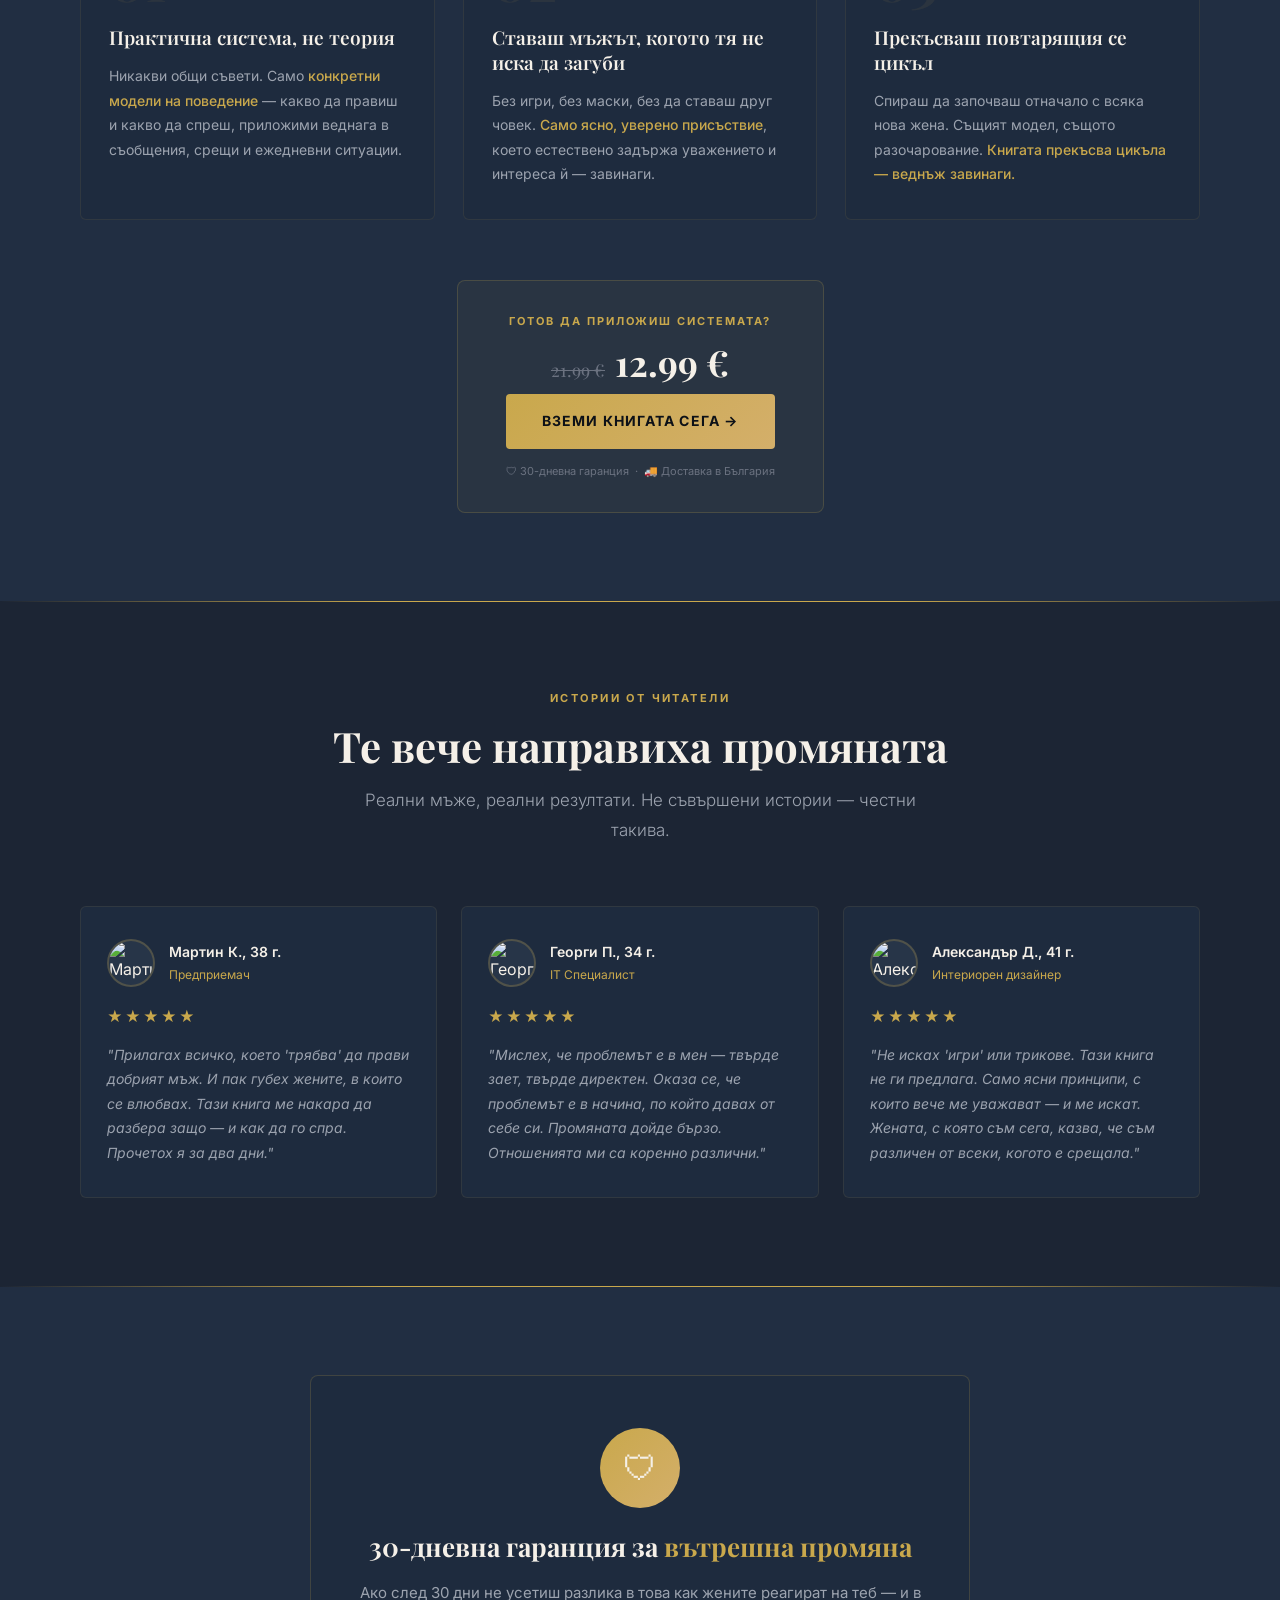
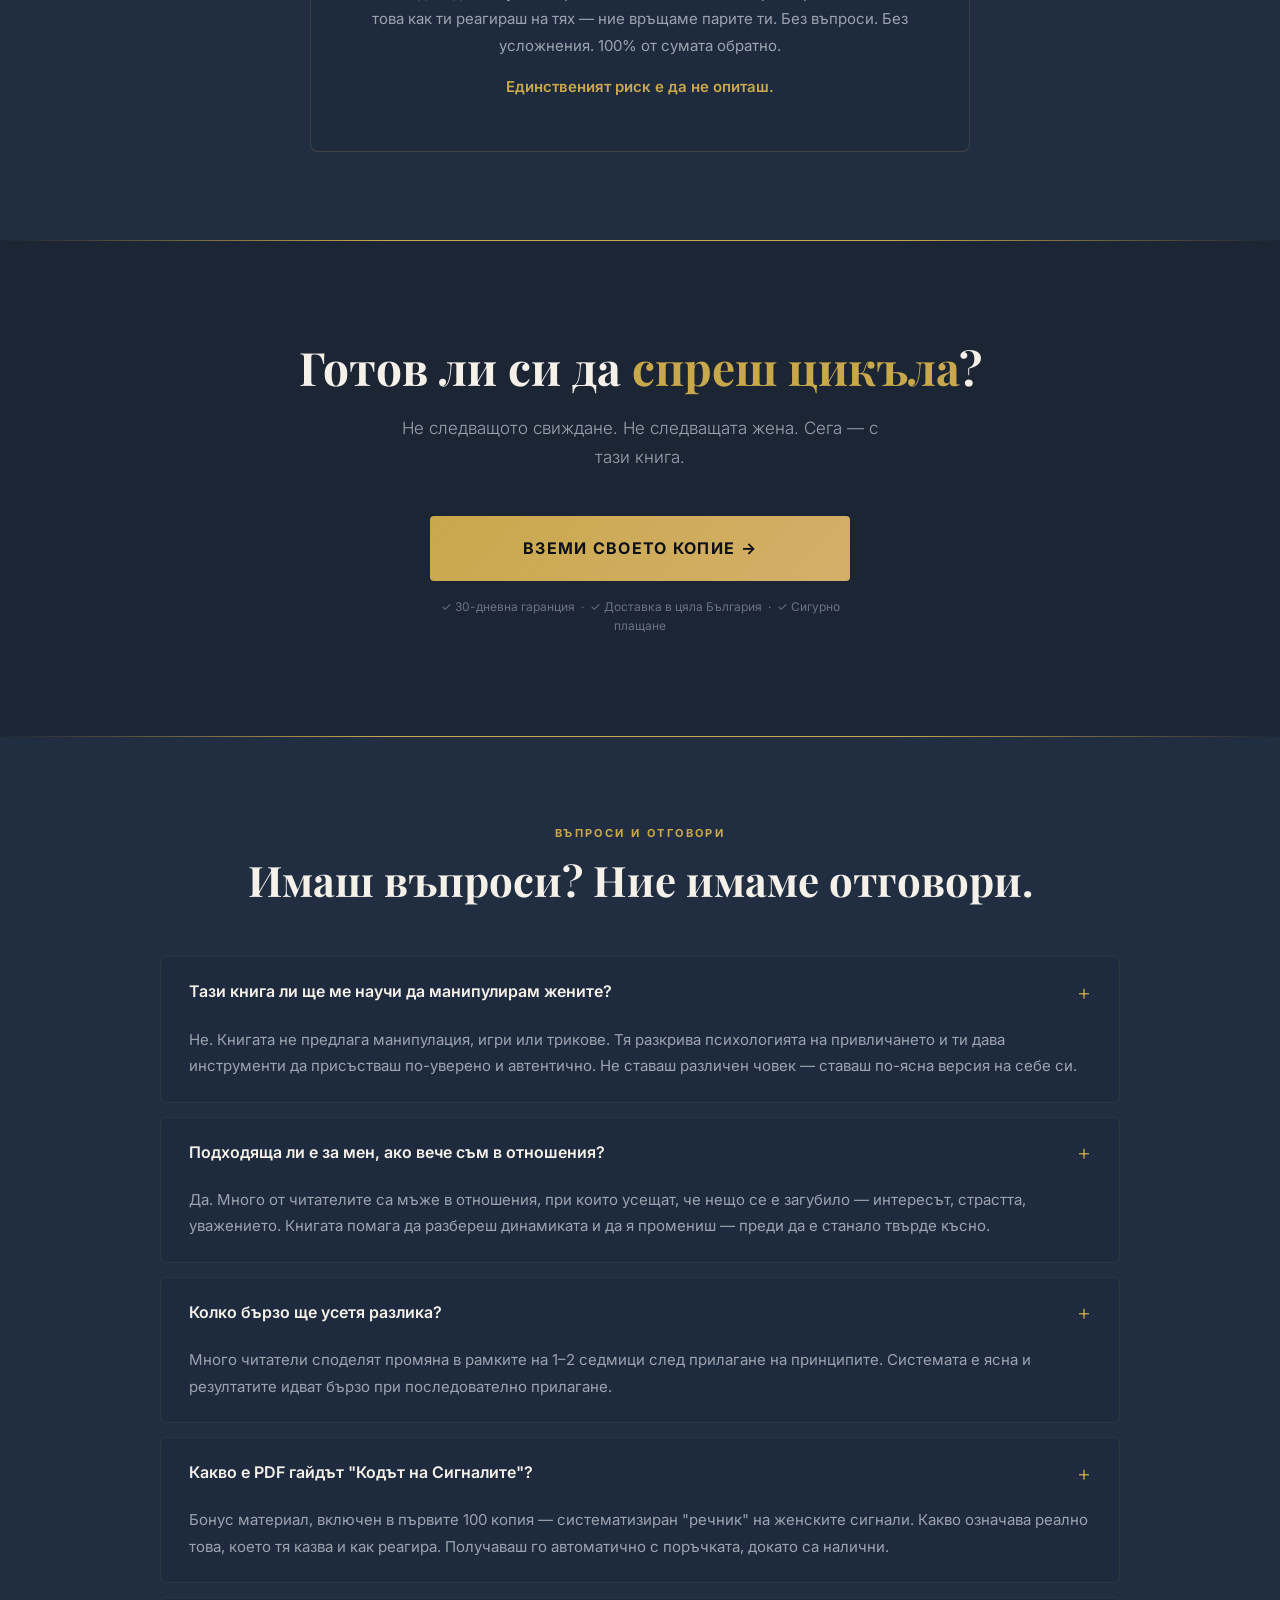
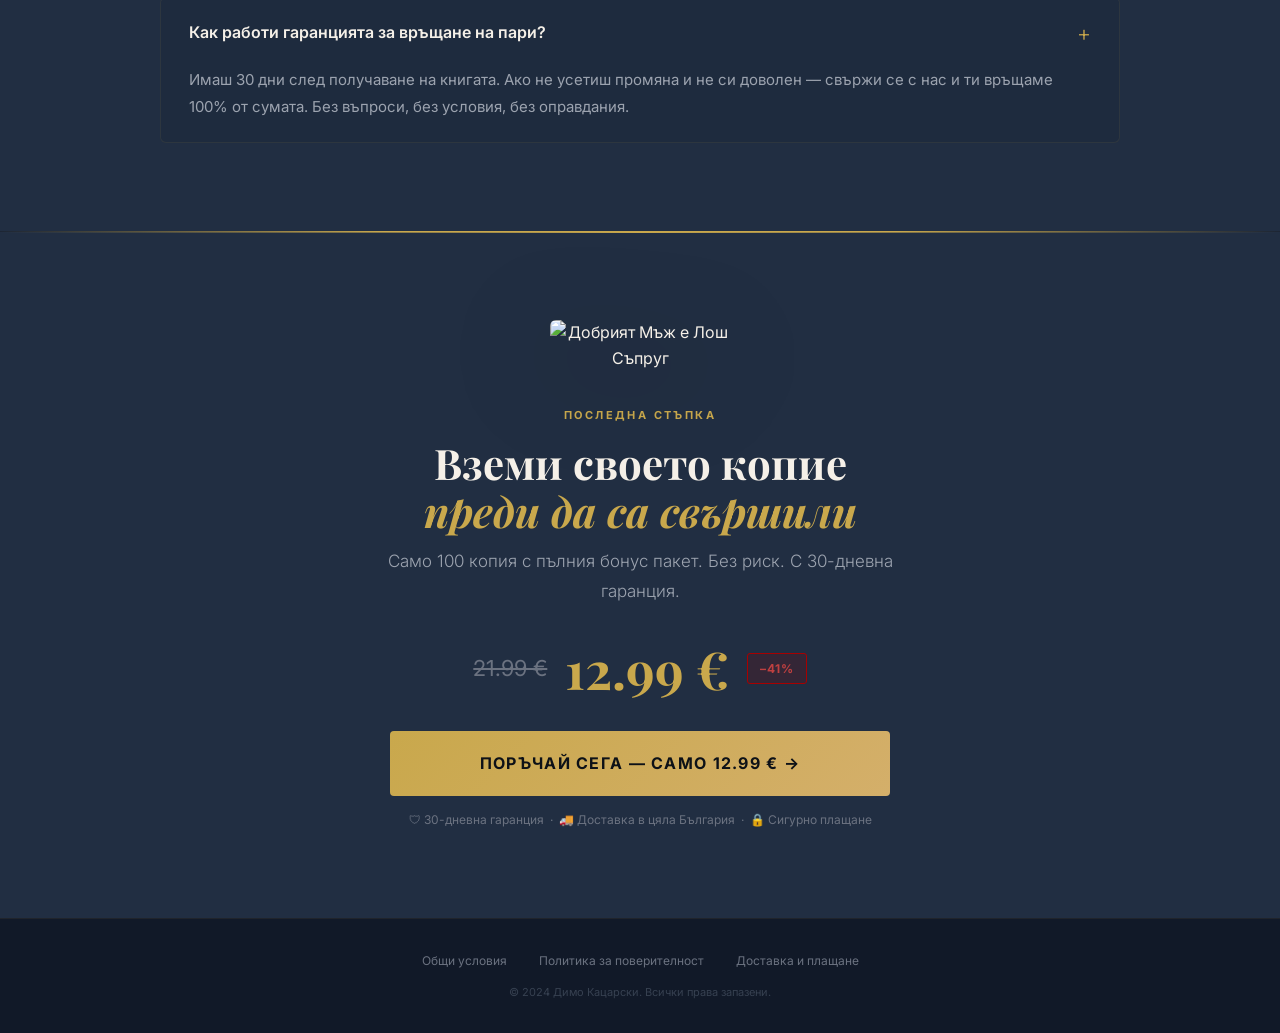
==== commit e13c14c4: "Add space between 'лош' and 'съпруг' in title" ====
--- a/book.html
+++ b/book.html
@@ -970,7 +970,7 @@
             <span class="t-gold-lg">Добрият</span><span class="t-white-sm">мъж</span>
           </span>
           <span class="title-row title-row-2">
-            <span class="t-white-sm">е лош</span><span class="t-gold-lg">съпруг</span>
+            <span class="t-white-sm">е лош</span> <span class="t-gold-lg">съпруг</span>
           </span>
         </h1>
 
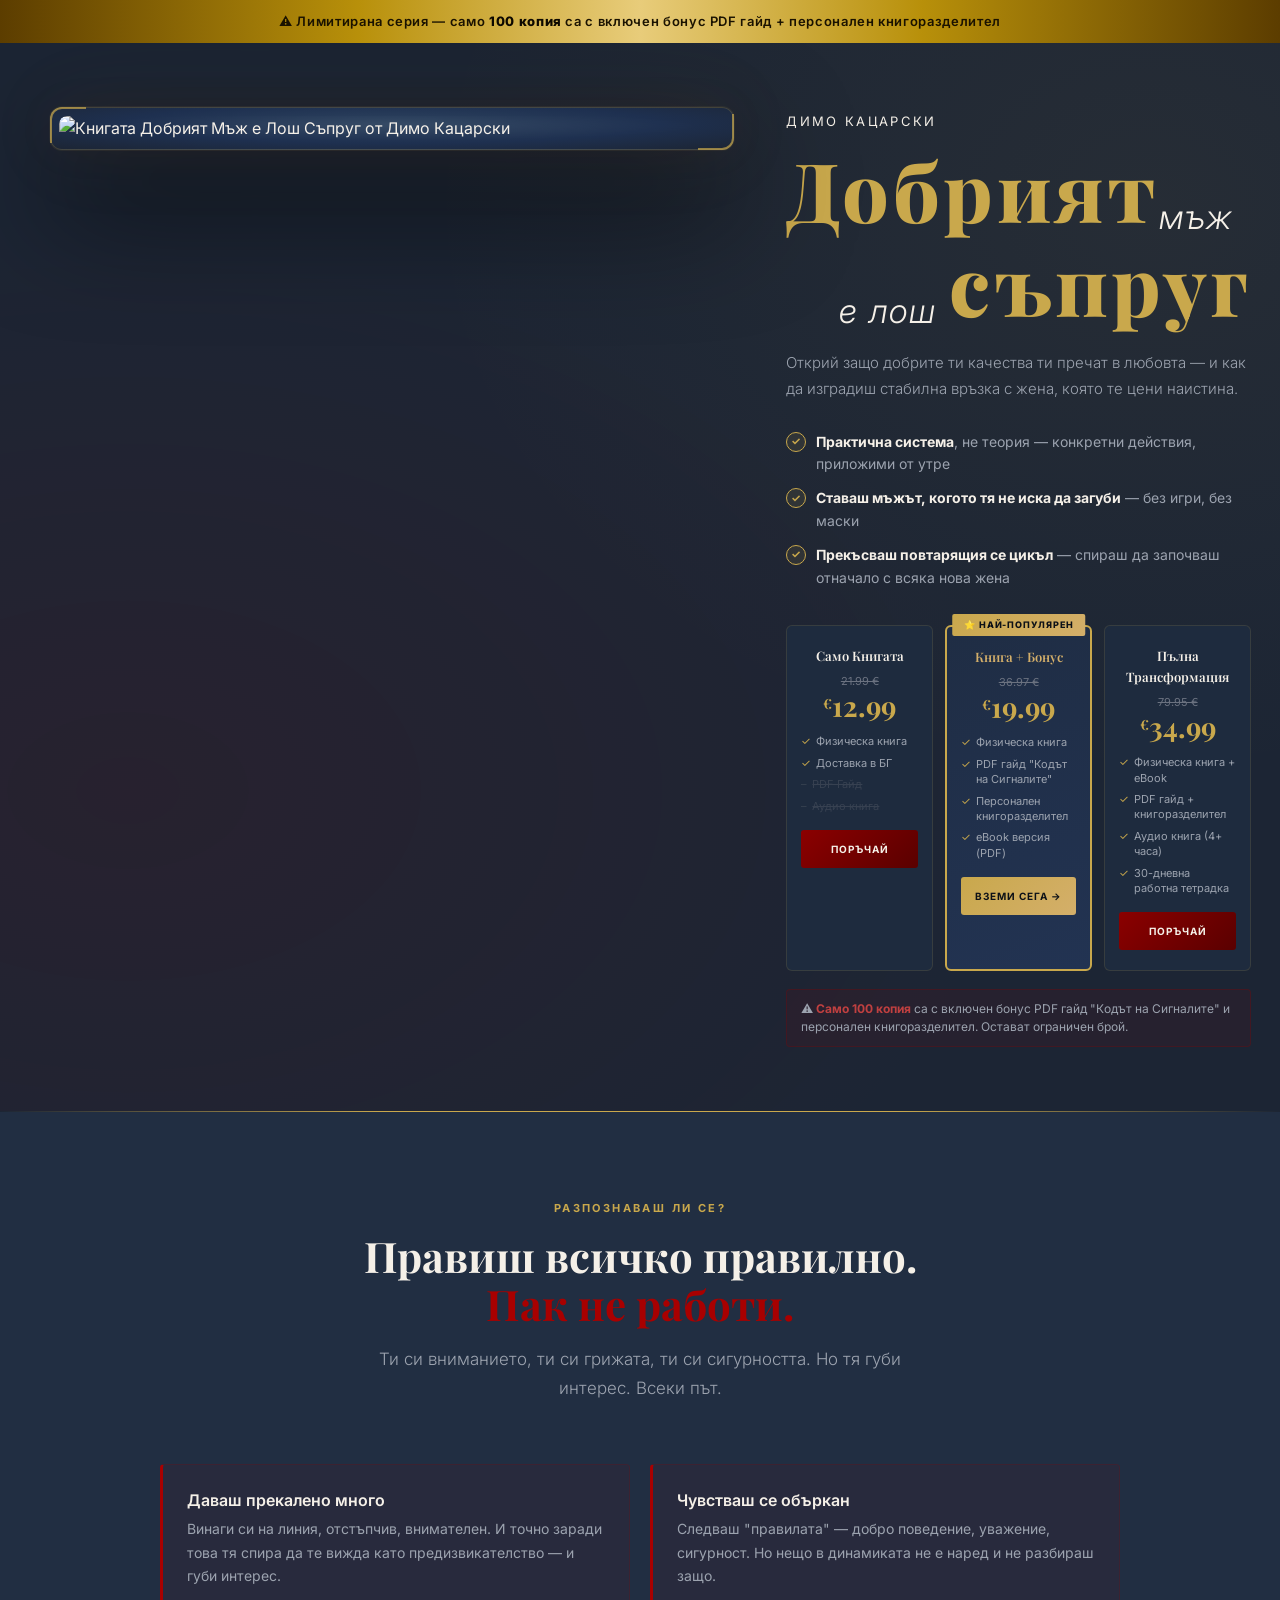
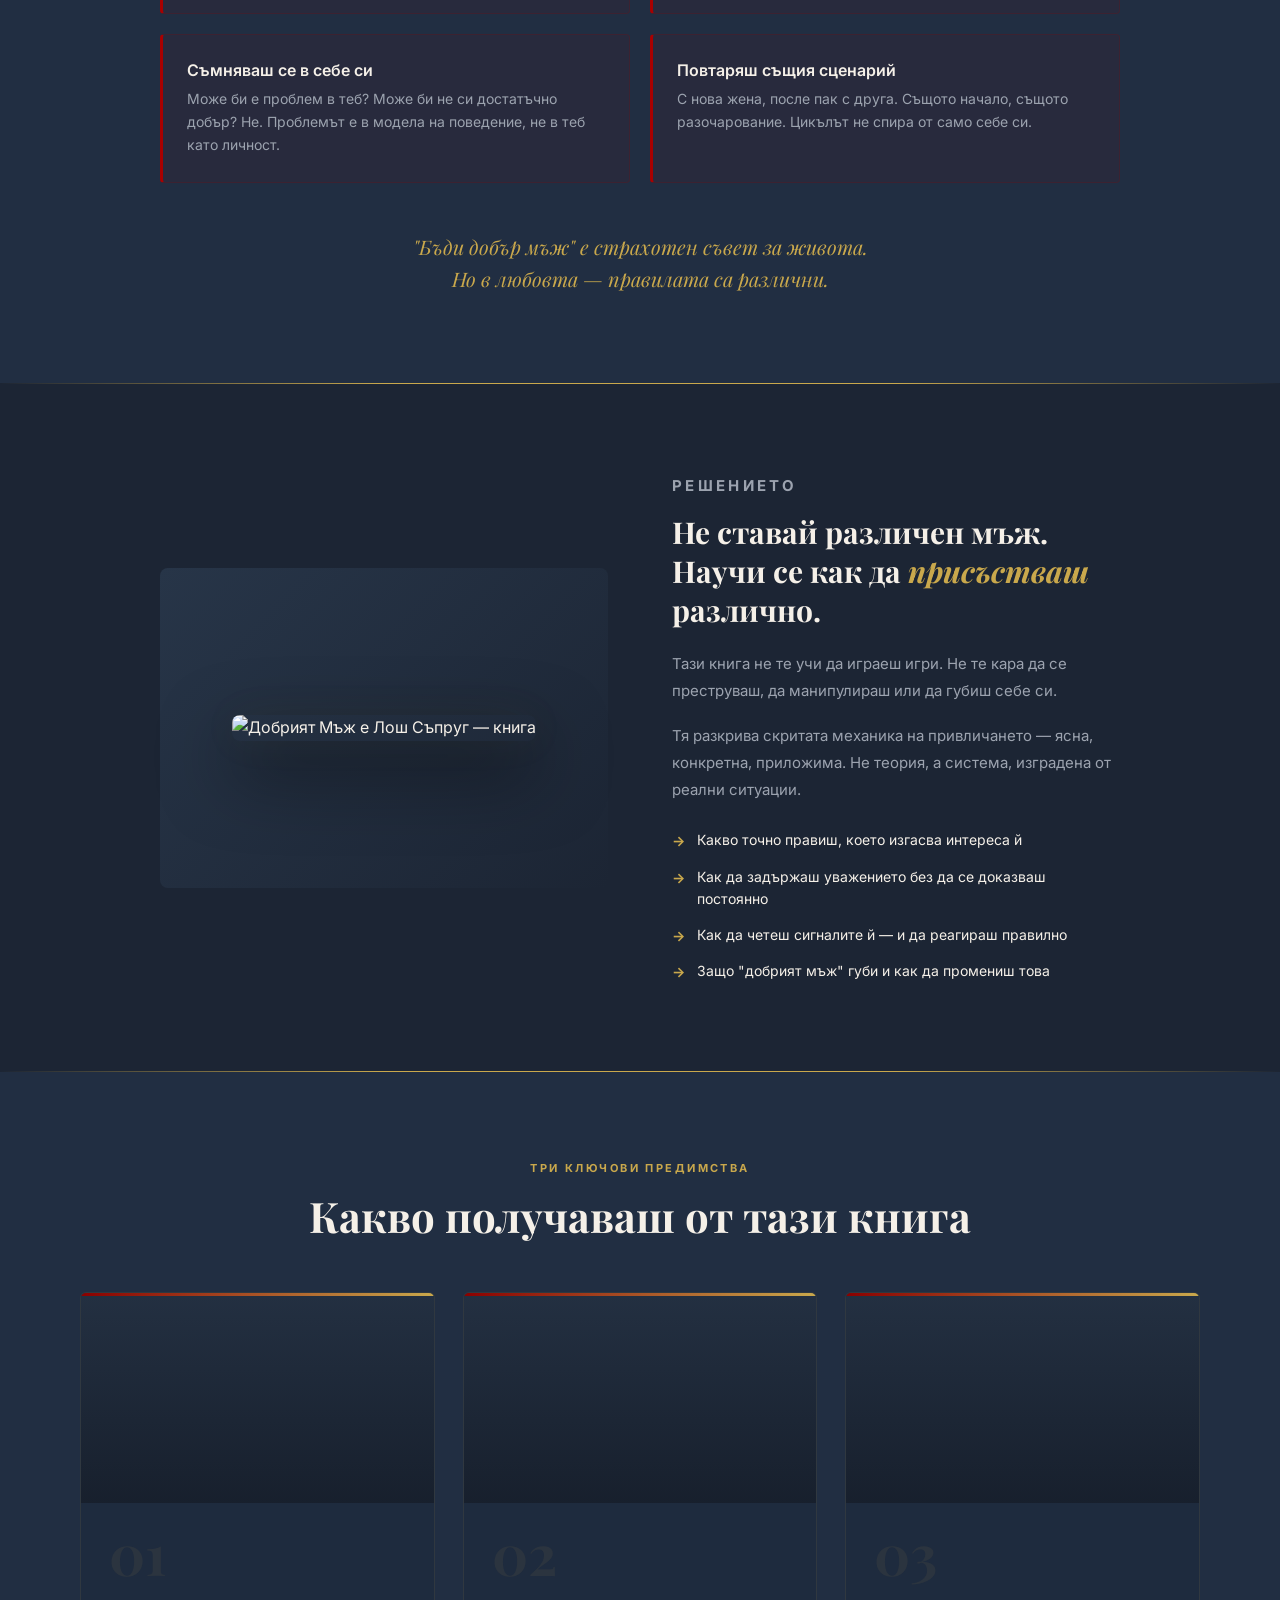
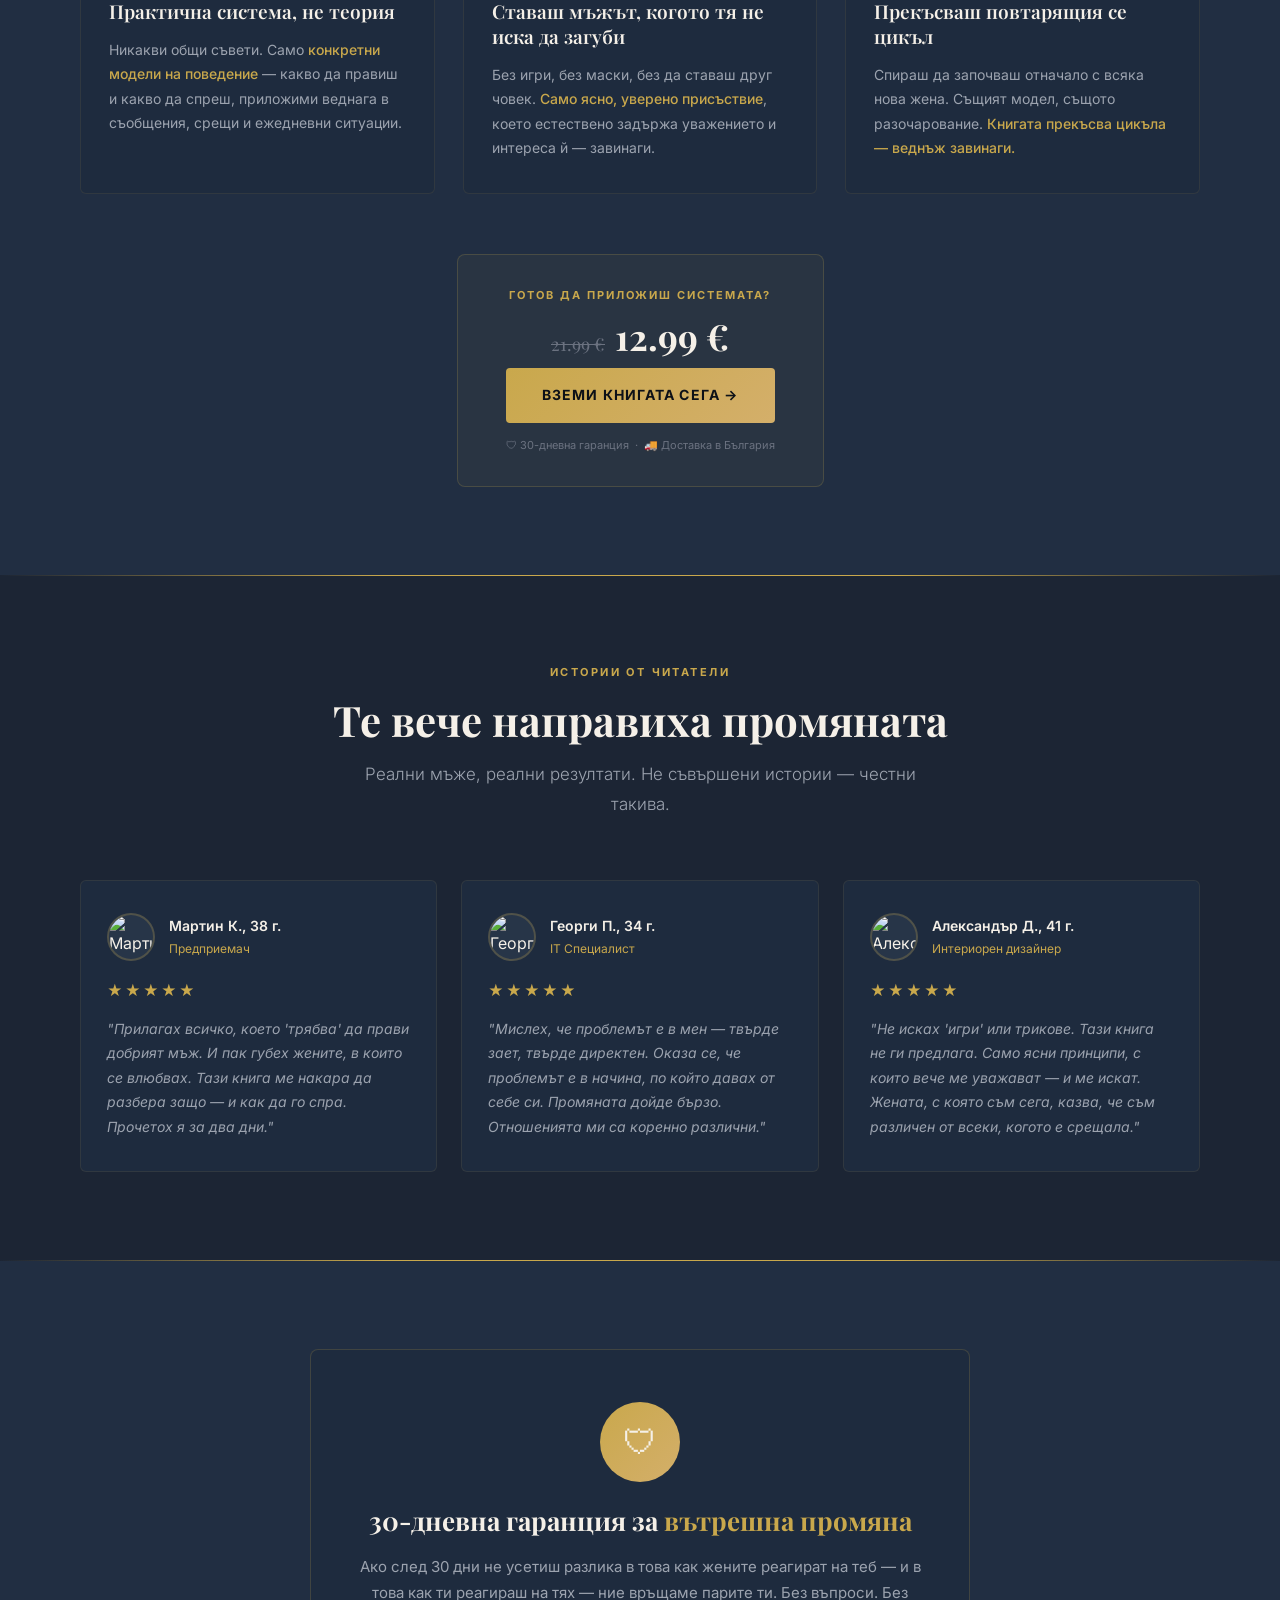
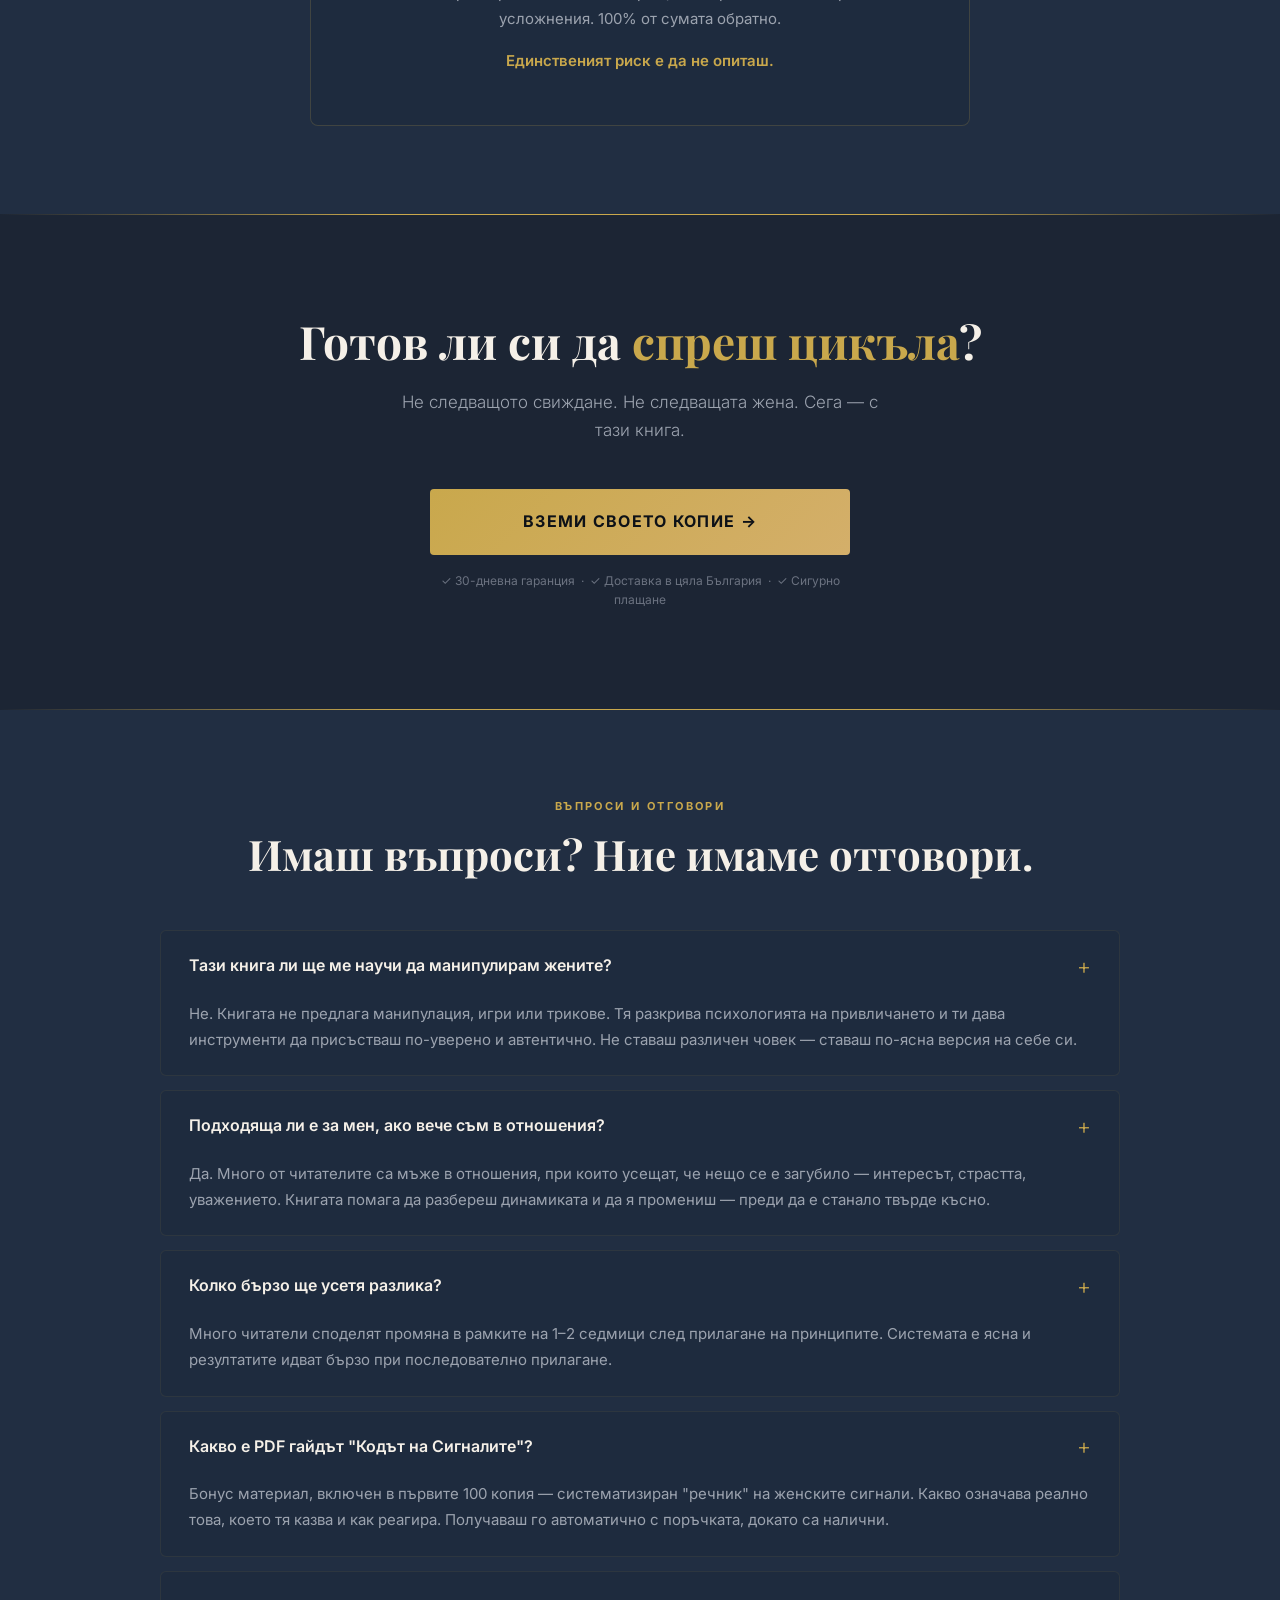
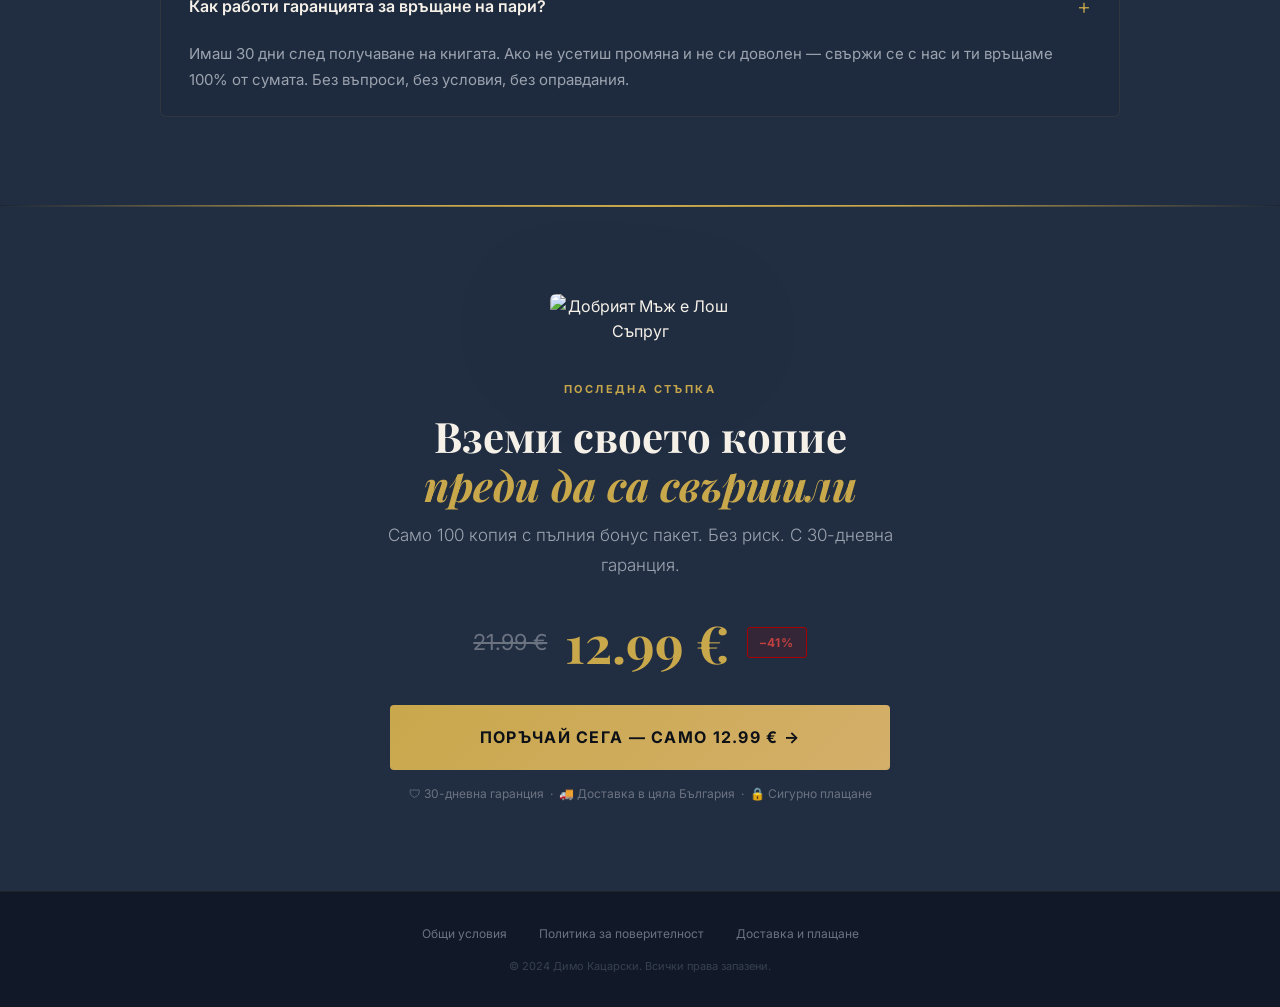
==== commit 479469b1: "Increase gap between 'лош' and 'съпруг' with double nbsp" ====
--- a/book.html
+++ b/book.html
@@ -970,7 +970,7 @@
             <span class="t-gold-lg">Добрият</span><span class="t-white-sm">мъж</span>
           </span>
           <span class="title-row title-row-2">
-            <span class="t-white-sm">е лош</span> <span class="t-gold-lg">съпруг</span>
+            <span class="t-white-sm">е лош</span>&nbsp;&nbsp;<span class="t-gold-lg">съпруг</span>
           </span>
         </h1>
 
